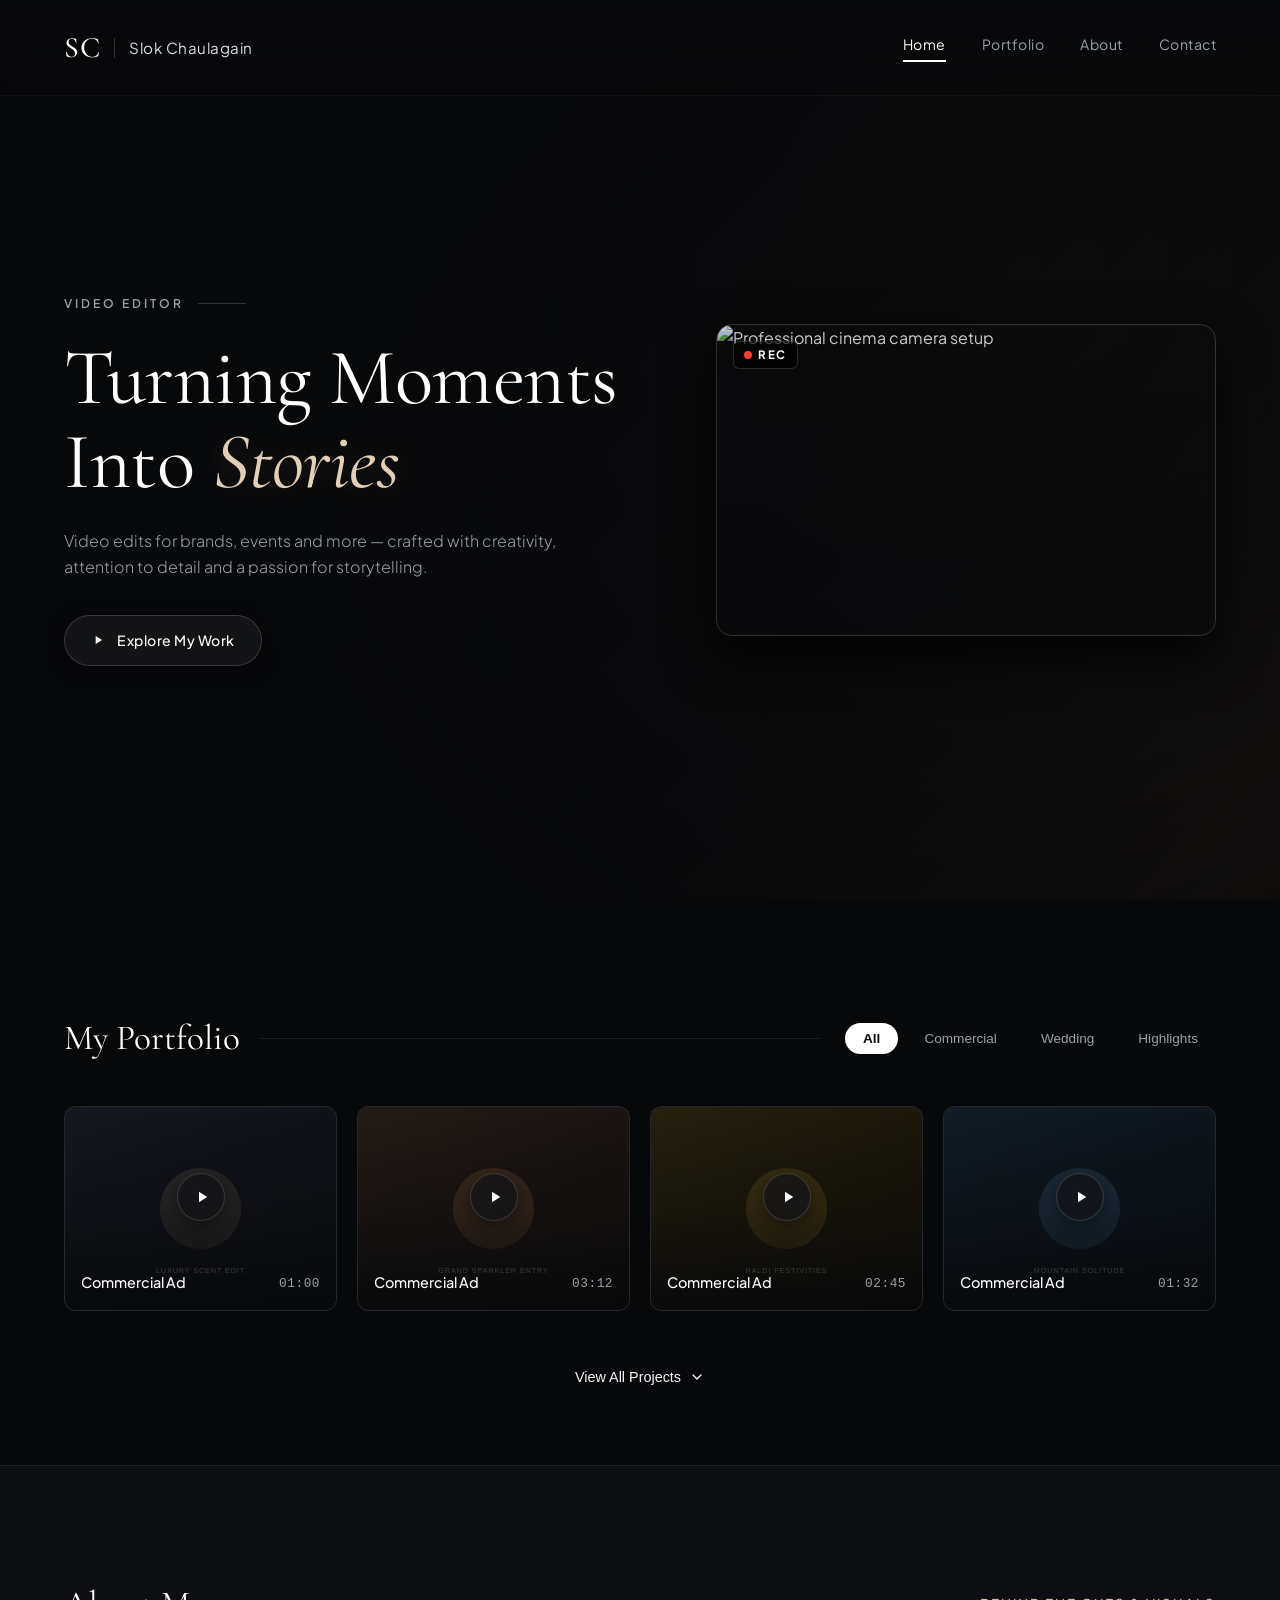
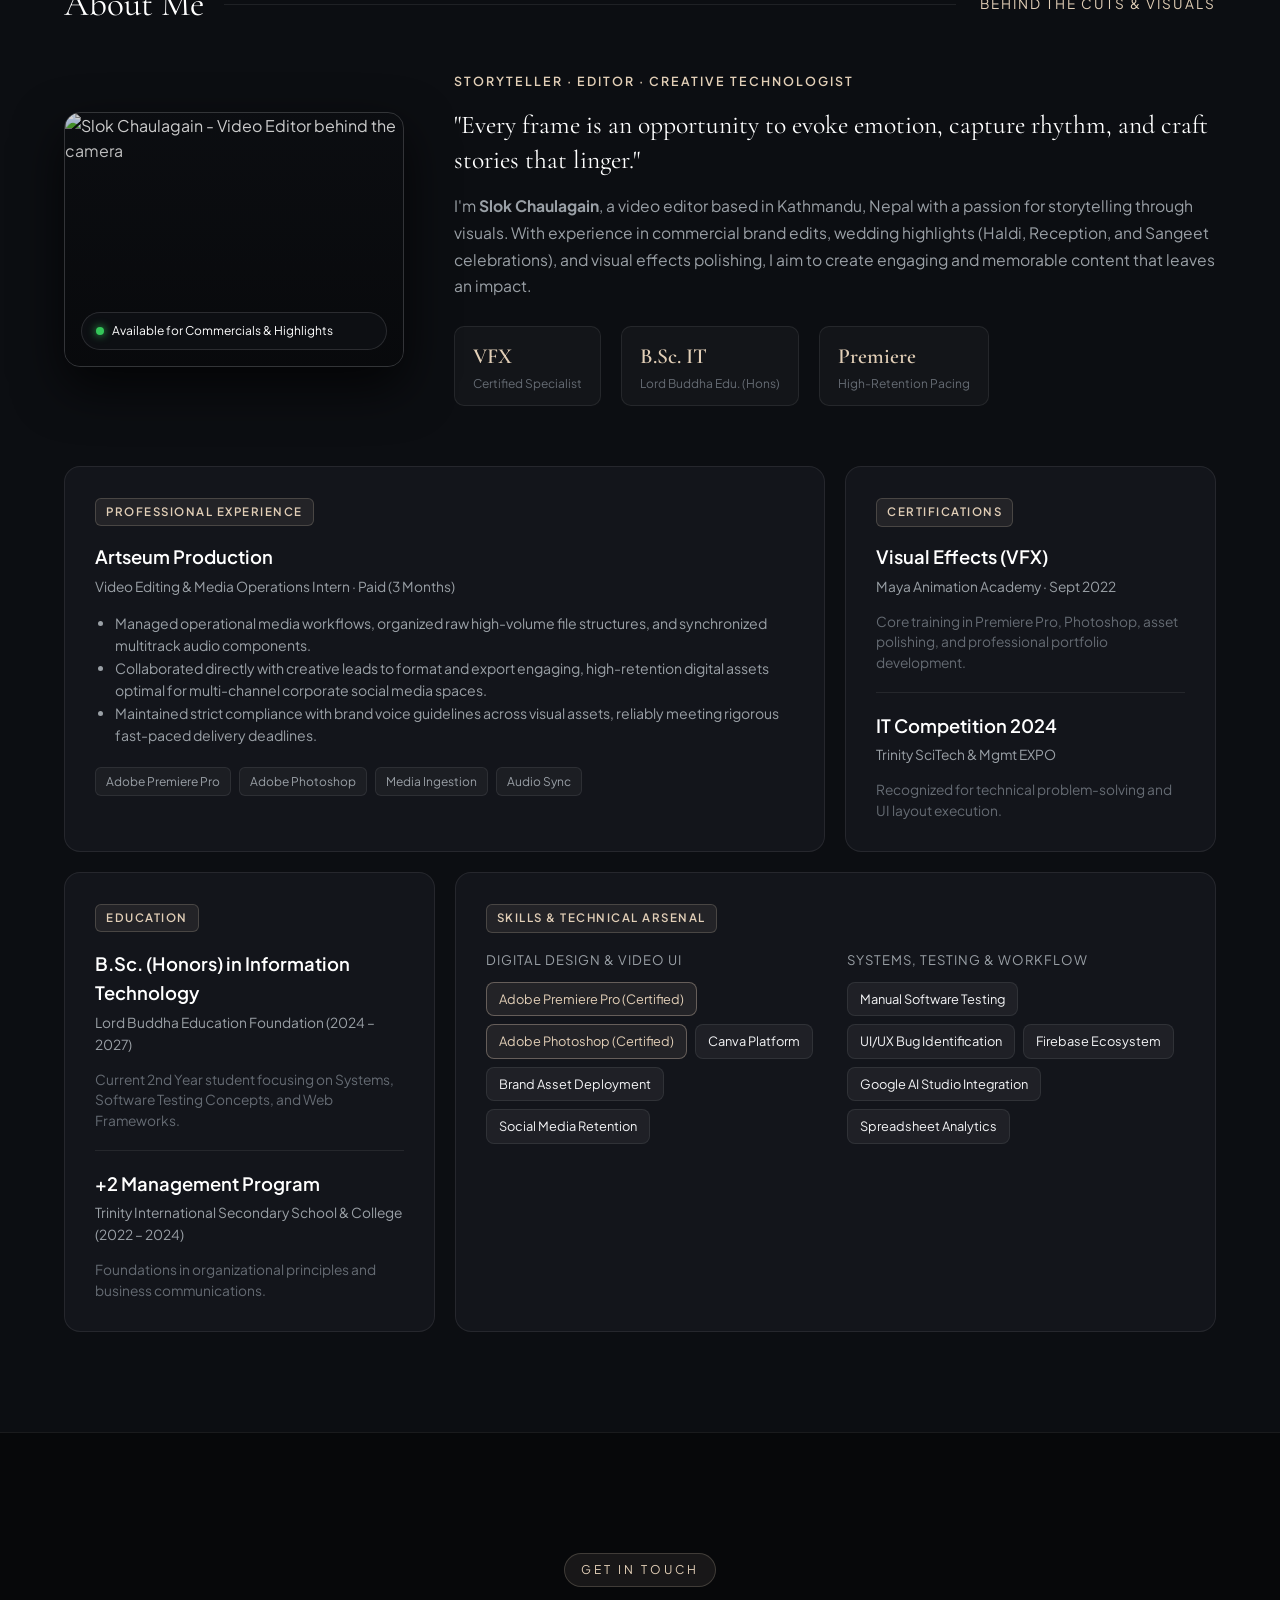
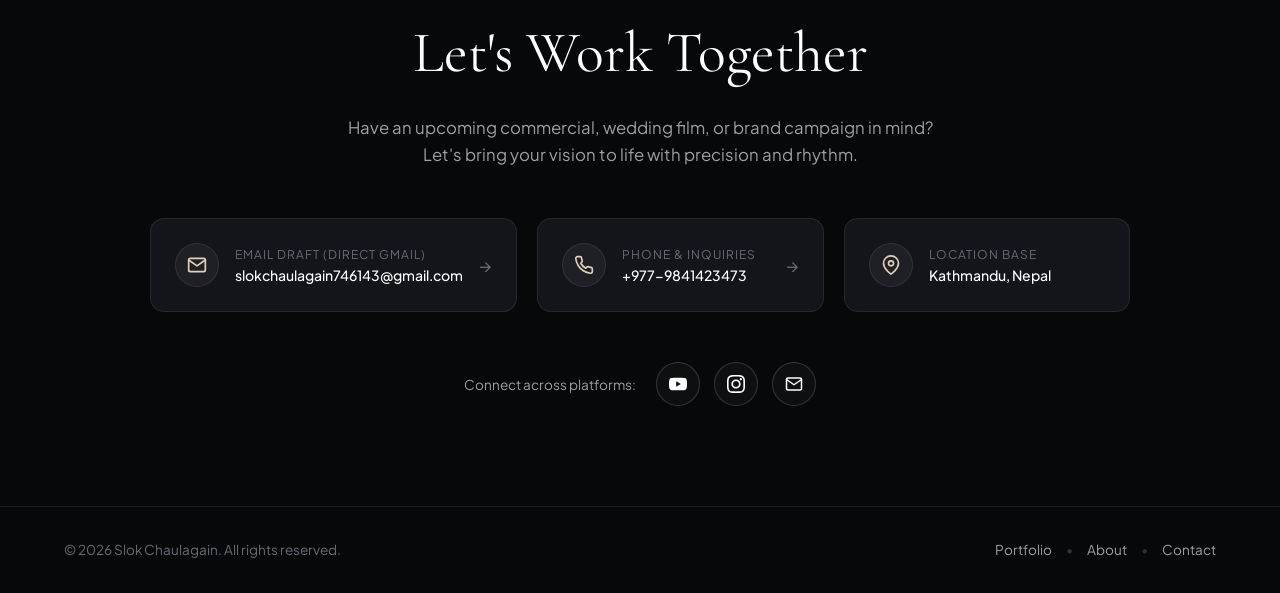
==== index.html @ 948c52ed "Add files via upload" ====
<!DOCTYPE html>
<html lang="en">
<head>
  <meta charset="UTF-8">
  <meta name="viewport" content="width=device-width, initial-scale=1.0">
  <title>Slok Chaulagain — Video Editor & Visual Storyteller</title>
  <meta name="description" content="Portfolio of Slok Chaulagain, a Video Editor specializing in commercial edits, wedding highlights, and cinematic visual storytelling based in Kathmandu, Nepal.">
  
  <!-- Google Fonts: Cormorant Garamond & Plus Jakarta Sans -->
  <link rel="preconnect" href="https://fonts.googleapis.com">
  <link rel="preconnect" href="https://fonts.gstatic.com" crossorigin>
  <link href="https://fonts.googleapis.com/css2?family=Cormorant+Garamond:ital,wght@0,400;0,500;0,600;1,400;1,600&family=Plus+Jakarta+Sans:wght@300;400;500;600;700&display=swap" rel="stylesheet">
  
  <link rel="stylesheet" href="styles.css">
</head>
<body>
  <!-- Header / Navigation -->
  <header class="site-header" id="header">
    <div class="header-container">
      <a href="#home" class="logo" aria-label="Slok Chaulagain Home">
        <span class="logo-monogram">SC</span>
        <span class="logo-divider"></span>
        <span class="logo-name">Slok Chaulagain</span>
      </a>

      <!-- Mobile Hamburger Toggle -->
      <button class="mobile-toggle" id="mobileToggle" aria-expanded="false" aria-controls="primaryNav" aria-label="Toggle navigation menu">
        <span></span>
        <span></span>
        <span></span>
      </button>

      <nav class="nav-links" id="primaryNav" aria-label="Main Navigation">
        <a href="#home" class="nav-link active">Home</a>
        <a href="#portfolio" class="nav-link">Portfolio</a>
        <a href="#about" class="nav-link">About</a>
        <a href="#contact" class="nav-link">Contact</a>
      </nav>
    </div>
  </header>

  <main>
    <!-- Hero Section -->
    <section class="hero-section" id="home">
      <div class="hero-bg-overlay" aria-hidden="true"></div>
      
      <div class="hero-container">
        <!-- Hero Text Content -->
        <div class="hero-content">
          <div class="hero-label-wrap">
            <span class="hero-label">VIDEO EDITOR</span>
            <span class="hero-label-line"></span>
          </div>
          <h1 class="hero-title">
            Turning Moments<br>
            Into <span class="italic-accent">Stories</span>
          </h1>
          <p class="hero-subtitle">
            Video edits for brands, events and more — crafted with creativity, 
            attention to detail and a passion for storytelling.
          </p>
          <div class="hero-cta-wrapper">
            <a href="#portfolio" class="btn-pill btn-hero" id="heroCta">
              <svg class="icon-play" viewBox="0 0 24 24" fill="currentColor" aria-hidden="true">
                <path d="M8 5v14l11-7z"/>
              </svg>
              <span>Explore My Work</span>
            </a>
          </div>
        </div>

        <!-- Hero Camera Setup Visual -->
        <div class="hero-visual" aria-hidden="true">
          <div class="hero-camera-card">
            <img 
              src="https://images.unsplash.com/photo-1516035069371-29a1b244cc32?auto=format&fit=crop&w=900&q=80" 
              alt="Professional cinema camera setup" 
              class="hero-cam-img"
            />
            <div class="hero-cam-overlay">
              <div class="rec-badge">
                <span class="rec-dot"></span> REC
              </div>
            </div>
          </div>
        </div>
      </div>
    </section>

    <!-- Portfolio Section -->
    <section class="portfolio-section" id="portfolio">
      <div class="container">
        <div class="section-header-row">
          <div class="title-with-rule">
            <h2 class="section-title">My Portfolio</h2>
            <div class="header-rule" aria-hidden="true"></div>
          </div>

          <!-- Filter Pills -->
          <div class="filter-group" role="tablist" aria-label="Filter portfolio projects">
            <button class="filter-pill active" role="tab" aria-selected="true" data-filter="all">All</button>
            <button class="filter-pill" role="tab" aria-selected="false" data-filter="commercial">Commercial</button>
            <button class="filter-pill" role="tab" aria-selected="false" data-filter="wedding">Wedding</button>
            <button class="filter-pill" role="tab" aria-selected="false" data-filter="highlights">Highlights</button>
          </div>
        </div>

        <!-- Video Cards Grid -->
        <div class="portfolio-grid" id="portfolioGrid" aria-live="polite">
          <!-- Populated dynamically via script.js -->
        </div>

        <!-- Toggle Grid Expansion Button -->
        <div class="view-all-wrapper">
          <button class="btn-view-toggle" id="viewToggleBtn" aria-expanded="false">
            <span class="btn-text">View All Projects</span>
            <svg class="arrow-icon" viewBox="0 0 24 24" fill="none" stroke="currentColor" stroke-width="2" stroke-linecap="round" stroke-linejoin="round" aria-hidden="true">
              <polyline points="6 9 12 15 18 9"></polyline>
            </svg>
          </button>
        </div>
      </div>
    </section>

    <!-- Full-Width Dedicated About & Resume Showcase Section -->
    <section class="about-section" id="about">
      <div class="container">
        <div class="section-header-row">
          <div class="title-with-rule">
            <h2 class="section-title">About Me</h2>
            <div class="header-rule" aria-hidden="true"></div>
          </div>
          <span class="section-tagline">Behind The Cuts & Visuals</span>
        </div>

        <!-- Main Narrative Showcase -->
        <div class="about-hero-grid">
          <div class="about-visual-frame" data-tilt-item>
            <img 
              src="https://images.unsplash.com/photo-1574717024653-61fd2cf4d44d?auto=format&fit=crop&w=800&q=80" 
              alt="Slok Chaulagain - Video Editor behind the camera" 
              class="about-img"
              loading="lazy"
            />
            <div class="about-img-overlay"></div>
            <div class="about-floating-pill">
              <span class="live-dot"></span>
              <span>Available for Commercials & Highlights</span>
            </div>
          </div>

          <div class="about-narrative">
            <div class="about-pretitle">STORYTELLER · EDITOR · CREATIVE TECHNOLOGIST</div>
            <h3 class="about-quote">
              "Every frame is an opportunity to evoke emotion, capture rhythm, and craft stories that linger."
            </h3>
            <p class="about-paragraph">
              I'm <strong>Slok Chaulagain</strong>, a video editor based in Kathmandu, Nepal with a passion for storytelling through visuals. With experience in commercial brand edits, wedding highlights (Haldi, Reception, and Sangeet celebrations), and visual effects polishing, I aim to create engaging and memorable content that leaves an impact.
            </p>
            <div class="about-quick-stats">
              <div class="stat-box">
                <span class="stat-number">VFX</span>
                <span class="stat-label">Certified Specialist</span>
              </div>
              <div class="stat-box">
                <span class="stat-number">B.Sc. IT</span>
                <span class="stat-label">Lord Buddha Edu. (Hons)</span>
              </div>
              <div class="stat-box">
                <span class="stat-number">Premiere</span>
                <span class="stat-label">High-Retention Pacing</span>
              </div>
            </div>
          </div>
        </div>

        <!-- Interactive Bento Resume Showcase (Full-Width from Left to Right) -->
        <div class="resume-bento-grid">
          <!-- Card 1: Experience -->
          <div class="bento-card bento-span-2" data-tilt-item>
            <div class="bento-badge">Professional Experience</div>
            <h4 class="bento-title">Artseum Production</h4>
            <div class="bento-subtitle">Video Editing & Media Operations Intern · Paid (3 Months)</div>
            <ul class="bento-list">
              <li>Managed operational media workflows, organized raw high-volume file structures, and synchronized multitrack audio components.</li>
              <li>Collaborated directly with creative leads to format and export engaging, high-retention digital assets optimal for multi-channel corporate social media spaces.</li>
              <li>Maintained strict compliance with brand voice guidelines across visual assets, reliably meeting rigorous fast-paced delivery deadlines.</li>
            </ul>
            <div class="bento-tags">
              <span>Adobe Premiere Pro</span>
              <span>Adobe Photoshop</span>
              <span>Media Ingestion</span>
              <span>Audio Sync</span>
            </div>
          </div>

          <!-- Card 2: Certifications & Competitions -->
          <div class="bento-card" data-tilt-item>
            <div class="bento-badge">Certifications</div>
            <div class="cert-item">
              <h4 class="bento-title">Visual Effects (VFX)</h4>
              <div class="bento-subtitle">Maya Animation Academy · Sept 2022</div>
              <p class="bento-desc">Core training in Premiere Pro, Photoshop, asset polishing, and professional portfolio development.</p>
            </div>
            <div class="cert-divider"></div>
            <div class="cert-item">
              <h4 class="bento-title">IT Competition 2024</h4>
              <div class="bento-subtitle">Trinity SciTech & Mgmt EXPO</div>
              <p class="bento-desc">Recognized for technical problem-solving and UI layout execution.</p>
            </div>
          </div>

          <!-- Card 3: Academic Foundations -->
          <div class="bento-card" data-tilt-item>
            <div class="bento-badge">Education</div>
            <div class="edu-item">
              <h4 class="bento-title">B.Sc. (Honors) in Information Technology</h4>
              <div class="bento-subtitle">Lord Buddha Education Foundation (2024 – 2027)</div>
              <p class="bento-desc">Current 2nd Year student focusing on Systems, Software Testing Concepts, and Web Frameworks.</p>
            </div>
            <div class="cert-divider"></div>
            <div class="edu-item">
              <h4 class="bento-title">+2 Management Program</h4>
              <div class="bento-subtitle">Trinity International Secondary School & College (2022 – 2024)</div>
              <p class="bento-desc">Foundations in organizational principles and business communications.</p>
            </div>
          </div>

          <!-- Card 4: Technical Skills & Creative Arsenal -->
          <div class="bento-card bento-span-2" data-tilt-item>
            <div class="bento-badge">Skills & Technical Arsenal</div>
            <div class="skills-category-grid">
              <div class="skill-category">
                <span class="category-name">Digital Design & Video UI</span>
                <div class="skill-chips">
                  <span class="chip chip-gold">Adobe Premiere Pro (Certified)</span>
                  <span class="chip chip-gold">Adobe Photoshop (Certified)</span>
                  <span class="chip">Canva Platform</span>
                  <span class="chip">Brand Asset Deployment</span>
                  <span class="chip">Social Media Retention</span>
                </div>
              </div>
              <div class="skill-category">
                <span class="category-name">Systems, Testing & Workflow</span>
                <div class="skill-chips">
                  <span class="chip">Manual Software Testing</span>
                  <span class="chip">UI/UX Bug Identification</span>
                  <span class="chip">Firebase Ecosystem</span>
                  <span class="chip">Google AI Studio Integration</span>
                  <span class="chip">Spreadsheet Analytics</span>
                </div>
              </div>
            </div>
          </div>
        </div>
      </div>
    </section>

    <!-- Dedicated Full-Width Contact Section -->
    <section class="contact-section" id="contact">
      <div class="container">
        <div class="contact-panel">
          <div class="contact-header-content">
            <span class="contact-pill-label">GET IN TOUCH</span>
            <h2 class="contact-big-title">Let's Work Together</h2>
            <p class="contact-lead-text">
              Have an upcoming commercial, wedding film, or brand campaign in mind? Let's bring your vision to life with precision and rhythm.
            </p>
          </div>

          <!-- Direct Action Cards Grid -->
          <div class="contact-actions-grid">
            <!-- Direct Gmail Draft Card -->
            <a href="https://mail.google.com/mail/?view=cm&fs=1&to=slokchaulagain746143@gmail.com" 
               target="_blank" 
               rel="noopener noreferrer" 
               class="contact-action-card" 
               data-tilt-item>
              <div class="action-icon-circle">
                <svg viewBox="0 0 24 24" fill="none" stroke="currentColor" stroke-width="2" stroke-linecap="round" stroke-linejoin="round">
                  <path d="M4 4h16c1.1 0 2 .9 2 2v12c0 1.1-.9 2-2 2H4c-1.1 0-2-.9-2-2V6c0-1.1.9-2 2-2z"></path>
                  <polyline points="22,6 12,13 2,6"></polyline>
                </svg>
              </div>
              <div class="action-info">
                <span class="action-label">Email Draft (Direct Gmail)</span>
                <span class="action-value">slokchaulagain746143@gmail.com</span>
              </div>
              <div class="action-arrow">→</div>
            </a>

            <!-- Direct Phone Card -->
            <a href="tel:+9779841423473" class="contact-action-card" data-tilt-item>
              <div class="action-icon-circle">
                <svg viewBox="0 0 24 24" fill="none" stroke="currentColor" stroke-width="2" stroke-linecap="round" stroke-linejoin="round">
                  <path d="M22 16.92v3a2 2 0 0 1-2.18 2 19.79 19.79 0 0 1-8.63-3.07 19.5 19.5 0 0 1-6-6 19.79 19.79 0 0 1-3.07-8.67A2 2 0 0 1 4.11 2h3a2 2 0 0 1 2 1.72 12.84 12.84 0 0 0 .7 2.81 2 2 0 0 1-.45 2.11L8.09 9.91a16 16 0 0 0 6 6l1.27-1.27a2 2 0 0 1 2.11-.45 12.84 12.84 0 0 0 2.81.7A2 2 0 0 1 22 16.92z"></path>
                </svg>
              </div>
              <div class="action-info">
                <span class="action-label">Phone & Inquiries</span>
                <span class="action-value">+977-9841423473</span>
              </div>
              <div class="action-arrow">→</div>
            </a>

            <!-- Location Card -->
            <div class="contact-action-card static-card" data-tilt-item>
              <div class="action-icon-circle">
                <svg viewBox="0 0 24 24" fill="none" stroke="currentColor" stroke-width="2" stroke-linecap="round" stroke-linejoin="round">
                  <path d="M21 10c0 7-9 13-9 13s-9-6-9-13a9 9 0 0 1 18 0z"></path>
                  <circle cx="12" cy="10" r="3"></circle>
                </svg>
              </div>
              <div class="action-info">
                <span class="action-label">Location Base</span>
                <span class="action-value">Kathmandu, Nepal</span>
              </div>
            </div>
          </div>

          <!-- Social Channels Row -->
          <div class="contact-social-bar">
            <span class="social-bar-label">Connect across platforms:</span>
            <div class="social-icon-row">
              <a href="https://www.youtube.com/@slok.chaulagain" 
                 target="_blank" 
                 rel="noopener noreferrer" 
                 class="social-circle-btn" 
                 aria-label="Slok Chaulagain on YouTube">
                <svg viewBox="0 0 24 24" fill="currentColor">
                  <path d="M23.498 6.186a3.016 3.016 0 0 0-2.122-2.136C19.505 3.545 12 3.545 12 3.545s-7.505 0-9.377.505A3.017 3.017 0 0 0 .502 6.186C0 8.07 0 12 0 12s0 3.93.502 5.814a3.016 3.016 0 0 0 2.122 2.136c1.871.505 9.376.505 9.376.505s7.505 0 9.377-.505a3.015 3.015 0 0 0 2.122-2.136C24 15.93 24 12 24 12s0-3.93-.502-5.814zM9.545 15.568V8.432L15.818 12l-6.273 3.568z"/>
                </svg>
              </a>

              <a href="https://www.instagram.com/slok.core/" 
                 target="_blank" 
                 rel="noopener noreferrer" 
                 class="social-circle-btn" 
                 aria-label="Slok Chaulagain on Instagram">
                <svg viewBox="0 0 24 24" fill="currentColor">
                  <path d="M12 2.163c3.204 0 3.584.012 4.85.07 3.252.148 4.771 1.691 4.919 4.919.058 1.265.069 1.645.069 4.849 0 3.205-.012 3.584-.069 4.849-.149 3.225-1.664 4.771-4.919 4.919-1.266.058-1.644.07-4.85.07-3.204 0-3.584-.012-4.849-.07-3.26-.149-4.771-1.699-4.919-4.92-.058-1.265-.07-1.644-.07-4.849 0-3.204.013-3.583.07-4.849.149-3.227 1.664-4.771 4.919-4.919 1.266-.057 1.645-.069 4.849-.069zm0-2.163c-3.259 0-3.667.014-4.947.072-4.358.2-6.78 2.618-6.98 6.98-.059 1.281-.073 1.689-.073 4.948 0 3.259.014 3.668.072 4.948.2 4.358 2.618 6.78 6.98 6.98 1.281.058 1.689.072 4.948.072 3.259 0 3.668-.014 4.948-.072 4.354-.2 6.782-2.618 6.979-6.98.059-1.28.073-1.689.073-4.948 0-3.259-.014-3.667-.072-4.947-.196-4.354-2.617-6.78-6.979-6.98-1.281-.059-1.69-.073-4.949-.073zm0 5.838c-3.403 0-6.162 2.759-6.162 6.162s2.759 6.163 6.162 6.163 6.162-2.759 6.162-6.163c0-3.403-2.759-6.162-6.162-6.162zm0 10.162c-2.209 0-4-1.79-4-4 0-2.209 1.791-4 4-4s4 1.791 4 4c0 2.21-1.791 4-4 4zm6.406-11.845c-.796 0-1.441.645-1.441 1.44s.645 1.44 1.441 1.44c.795 0 1.439-.645 1.439-1.44s-.644-1.44-1.439-1.44z"/>
                </svg>
              </a>

              <a href="https://mail.google.com/mail/?view=cm&fs=1&to=slokchaulagain746143@gmail.com" 
                 target="_blank" 
                 rel="noopener noreferrer" 
                 class="social-circle-btn" 
                 aria-label="Directly compose email to Slok Chaulagain via Gmail">
                <svg viewBox="0 0 24 24" fill="none" stroke="currentColor" stroke-width="2" stroke-linecap="round" stroke-linejoin="round">
                  <path d="M4 4h16c1.1 0 2 .9 2 2v12c0 1.1-.9 2-2 2H4c-1.1 0-2-.9-2-2V6c0-1.1.9-2 2-2z"></path>
                  <polyline points="22,6 12,13 2,6"></polyline>
                </svg>
              </a>
            </div>
          </div>
        </div>
      </div>
    </section>
  </main>

  <!-- Footer -->
  <footer class="site-footer">
    <div class="container footer-content">
      <div class="footer-left">
        <p>&copy; <span id="currentYear"></span> Slok Chaulagain. All rights reserved.</p>
      </div>
      <div class="footer-right">
        <a href="#portfolio" class="footer-link">Portfolio</a>
        <span class="dot-separator">&bull;</span>
        <a href="#about" class="footer-link">About</a>
        <span class="dot-separator">&bull;</span>
        <a href="#contact" class="footer-link">Contact</a>
      </div>
    </div>
  </footer>

  <!-- Accessible Video Modal Player -->
  <div class="modal-backdrop" id="videoModal" role="dialog" aria-modal="true" aria-labelledby="modalTitle" hidden>
    <div class="modal-dialog">
      <button class="modal-close-btn" id="modalCloseBtn" aria-label="Close video player">
        <svg viewBox="0 0 24 24" width="24" height="24" stroke="currentColor" stroke-width="2" fill="none">
          <line x1="18" y1="6" x2="6" y2="18"></line>
          <line x1="6" y1="6" x2="18" y2="18"></line>
        </svg>
      </button>
      <div class="modal-player-container" id="modalPlayerContent"></div>
      <div class="modal-footer-info">
        <h3 id="modalTitle" class="modal-title">Project Video</h3>
        <span id="modalMeta" class="modal-meta">Category · Duration</span>
      </div>
    </div>
  </div>

  <script src="script.js"></script>
</body>
</html>
---- styles.css ----
/* ==========================================================================
   Design System & Cinematic 3D Palette
   ========================================================================== */
:root {
  --bg-primary: #07080a;
  --bg-secondary: #0c0e12;
  --bg-card: #13151b;
  --bg-card-hover: #191c24;
  --surface-border: rgba(255, 255, 255, 0.08);
  --surface-border-light: rgba(255, 255, 255, 0.16);
  
  --text-primary: #f5f5f7;
  --text-secondary: #9aa0a6;
  --text-muted: #656b73;
  --accent-gold: #e2cfb7;
  --accent-glow: rgba(226, 207, 183, 0.18);
  --play-pill-bg: rgba(18, 19, 23, 0.75);

  --font-serif: 'Cormorant Garamond', Georgia, serif;
  --font-sans: 'Plus Jakarta Sans', -apple-system, BlinkMacSystemFont, "Segoe UI", Roboto, sans-serif;

  --ease-cinematic: cubic-bezier(0.16, 1, 0.3, 1);
  --transition-fast: 0.25s var(--ease-cinematic);
  --transition-smooth: 0.45s var(--ease-cinematic);
}

/* CSS Reset & Base */
*, *::before, *::after {
  box-sizing: border-box;
  margin: 0;
  padding: 0;
}

[hidden] {
  display: none !important;
}

html {
  scroll-behavior: smooth;
  color-scheme: dark;
}

body {
  background-color: var(--bg-primary);
  color: var(--text-primary);
  font-family: var(--font-sans);
  line-height: 1.6;
  overflow-x: hidden;
  -webkit-font-smoothing: antialiased;
}

a:focus-visible,
button:focus-visible {
  outline: 2px solid var(--accent-gold);
  outline-offset: 4px;
}

.container {
  width: 90%;
  max-width: 1240px;
  margin: 0 auto;
}

/* ==========================================================================
   Header & Navigation
   ========================================================================== */
.site-header {
  position: fixed;
  top: 0;
  left: 0;
  width: 100%;
  z-index: 100;
  padding: 24px 0;
  background: linear-gradient(180deg, rgba(7, 8, 10, 0.9) 0%, rgba(7, 8, 10, 0.5) 75%, transparent 100%);
  backdrop-filter: blur(14px);
  -webkit-backdrop-filter: blur(14px);
  border-bottom: 1px solid rgba(255, 255, 255, 0.04);
  transition: padding var(--transition-fast), background-color var(--transition-fast);
}

.site-header.scrolled {
  padding: 16px 0;
  background-color: rgba(7, 8, 10, 0.96);
  border-bottom-color: var(--surface-border);
}

.header-container {
  width: 90%;
  max-width: 1240px;
  margin: 0 auto;
  display: flex;
  justify-content: space-between;
  align-items: center;
}

.logo {
  display: flex;
  align-items: center;
  gap: 14px;
  text-decoration: none;
  color: var(--text-primary);
}

.logo-monogram {
  font-family: var(--font-serif);
  font-size: 1.85rem;
  letter-spacing: 0.5px;
  font-weight: 500;
  color: #ffffff;
}

.logo-divider {
  width: 1px;
  height: 20px;
  background: var(--surface-border-light);
}

.logo-name {
  font-size: 0.95rem;
  font-weight: 400;
  letter-spacing: 0.5px;
  color: #dadce0;
}

.nav-links {
  display: flex;
  gap: 36px;
  align-items: center;
}

.nav-link {
  color: var(--text-secondary);
  text-decoration: none;
  font-size: 0.88rem;
  font-weight: 400;
  letter-spacing: 0.5px;
  position: relative;
  padding-bottom: 6px;
  transition: color var(--transition-fast);
}

.nav-link:hover {
  color: #ffffff;
}

.nav-link::after {
  content: '';
  position: absolute;
  left: 0;
  bottom: 0;
  width: 100%;
  height: 2px;
  background-color: #ffffff;
  transform: scaleX(0);
  transform-origin: center;
  transition: transform 0.28s cubic-bezier(0.2, 0.8, 0.2, 1);
}

.nav-link.active {
  color: #ffffff;
}

.nav-link.active::after {
  transform: scaleX(1);
}

.mobile-toggle {
  display: none;
  background: none;
  border: none;
  cursor: pointer;
  padding: 8px;
  flex-direction: column;
  gap: 5px;
}

.mobile-toggle span {
  display: block;
  width: 22px;
  height: 2px;
  background: #ffffff;
  transition: transform var(--transition-fast), opacity var(--transition-fast);
}

/* ==========================================================================
   Hero Section
   ========================================================================== */
.hero-section {
  position: relative;
  min-height: 100vh;
  display: flex;
  align-items: center;
  padding: 130px 0 70px;
  background: radial-gradient(circle at 80% 30%, rgba(45, 34, 25, 0.5) 0%, rgba(7, 8, 10, 0.95) 70%);
  overflow: hidden;
}

.hero-bg-overlay {
  position: absolute;
  inset: 0;
  background: linear-gradient(135deg, rgba(7, 8, 10, 0.98) 30%, rgba(7, 8, 10, 0.7) 70%, rgba(20, 16, 12, 0.4) 100%);
  pointer-events: none;
}

.hero-container {
  width: 90%;
  max-width: 1240px;
  margin: 0 auto;
  display: flex;
  align-items: center;
  justify-content: space-between;
  gap: 50px;
  position: relative;
  z-index: 2;
}

.hero-content {
  max-width: 600px;
}

.hero-label-wrap {
  display: flex;
  align-items: center;
  gap: 14px;
  margin-bottom: 24px;
}

.hero-label {
  font-size: 0.75rem;
  letter-spacing: 3px;
  text-transform: uppercase;
  color: var(--text-secondary);
  font-weight: 600;
}

.hero-label-line {
  display: inline-block;
  width: 48px;
  height: 1px;
  background: var(--surface-border-light);
}

.hero-title {
  font-family: var(--font-serif);
  font-size: clamp(3rem, 6.2vw, 5.2rem);
  line-height: 1.05;
  font-weight: 400;
  color: #ffffff;
  letter-spacing: -0.5px;
  margin-bottom: 24px;
}

.italic-accent {
  font-style: italic;
  font-weight: 400;
  color: var(--accent-gold);
  text-shadow: 0 0 25px var(--accent-glow);
}

.hero-subtitle {
  color: var(--text-secondary);
  font-size: clamp(1rem, 1.25vw, 1.15rem);
  font-weight: 300;
  line-height: 1.6;
  max-width: 500px;
  margin-bottom: 36px;
}

.btn-pill {
  display: inline-flex;
  align-items: center;
  gap: 12px;
  padding: 13px 26px;
  border-radius: 999px;
  text-decoration: none;
  font-size: 0.88rem;
  font-weight: 500;
  letter-spacing: 0.5px;
  cursor: pointer;
  transition: all var(--transition-fast);
}

.btn-hero {
  background: rgba(255, 255, 255, 0.05);
  color: #ffffff;
  border: 1px solid var(--surface-border-light);
  box-shadow: 0 4px 20px rgba(0, 0, 0, 0.5);
  backdrop-filter: blur(10px);
}

.btn-hero:hover {
  background: rgba(255, 255, 255, 0.12);
  border-color: rgba(255, 255, 255, 0.35);
  transform: translateY(-2px);
  box-shadow: 0 8px 30px rgba(0, 0, 0, 0.7);
}

.icon-play {
  width: 14px;
  height: 14px;
}

.hero-visual {
  flex: 1;
  max-width: 500px;
  display: flex;
  justify-content: flex-end;
}

.hero-camera-card {
  position: relative;
  width: 100%;
  aspect-ratio: 16 / 10;
  border-radius: 16px;
  overflow: hidden;
  border: 1px solid var(--surface-border-light);
  box-shadow: 0 20px 50px rgba(0, 0, 0, 0.85);
}

.hero-cam-img {
  width: 100%;
  height: 100%;
  object-fit: cover;
  filter: contrast(1.1) brightness(0.9);
}

.hero-cam-overlay {
  position: absolute;
  inset: 0;
  background: linear-gradient(180deg, rgba(7, 8, 10, 0.1) 0%, rgba(7, 8, 10, 0.55) 100%);
  padding: 16px;
  display: flex;
  justify-content: flex-start;
  align-items: flex-start;
}

.rec-badge {
  display: inline-flex;
  align-items: center;
  gap: 6px;
  background: rgba(0, 0, 0, 0.65);
  padding: 4px 10px;
  border-radius: 6px;
  font-size: 0.72rem;
  font-weight: 700;
  letter-spacing: 1.5px;
  color: #ffffff;
  border: 1px solid rgba(255, 255, 255, 0.15);
}

.rec-dot {
  width: 8px;
  height: 8px;
  border-radius: 50%;
  background-color: #ff3b30;
  animation: recBlink 1.4s infinite;
}

@keyframes recBlink {
  0%, 100% { opacity: 1; }
  50% { opacity: 0.2; }
}

/* ==========================================================================
   Portfolio Section
   ========================================================================== */
.portfolio-section {
  padding: 110px 0 70px;
  background-color: var(--bg-primary);
  position: relative;
  scroll-margin-top: 80px;
}

.section-header-row {
  display: flex;
  justify-content: space-between;
  align-items: center;
  margin-bottom: 40px;
  gap: 24px;
}

.title-with-rule {
  display: flex;
  align-items: center;
  gap: 20px;
  flex: 1;
}

.section-title {
  font-family: var(--font-serif);
  font-size: 2.2rem;
  font-weight: 400;
  color: #ffffff;
  white-space: nowrap;
}

.header-rule {
  flex-grow: 1;
  height: 1px;
  background: var(--surface-border);
}

.filter-group {
  display: flex;
  gap: 8px;
  flex-wrap: wrap;
}

.filter-pill {
  background: transparent;
  color: var(--text-secondary);
  border: none;
  padding: 8px 18px;
  border-radius: 999px;
  font-size: 0.85rem;
  font-weight: 500;
  cursor: pointer;
  transition: all var(--transition-fast);
}

.filter-pill:hover {
  color: #ffffff;
}

.filter-pill.active {
  background: #ffffff;
  color: #0c0d10;
  font-weight: 600;
}

.portfolio-grid {
  display: grid;
  grid-template-columns: repeat(4, 1fr);
  gap: 20px;
  perspective: 1200px;
}

.video-card {
  position: relative;
  aspect-ratio: 4 / 3;
  border-radius: 12px;
  overflow: hidden;
  background-color: var(--bg-card);
  border: 1px solid var(--surface-border);
  cursor: pointer;
  transform-style: preserve-3d;
  transition: transform var(--transition-smooth), border-color var(--transition-fast), box-shadow var(--transition-smooth);
}

.video-card:hover {
  border-color: rgba(255, 255, 255, 0.25);
  box-shadow: 0 16px 40px -10px rgba(0, 0, 0, 0.8), 0 0 20px var(--accent-glow);
}

.card-media {
  position: absolute;
  inset: 0;
  width: 100%;
  height: 100%;
  object-fit: cover;
  transition: transform 0.6s var(--ease-cinematic);
}

.video-card:hover .card-media {
  transform: scale(1.05);
}

.card-overlay {
  position: absolute;
  inset: 0;
  background: linear-gradient(180deg, rgba(7, 8, 10, 0.05) 0%, rgba(7, 8, 10, 0.3) 50%, rgba(7, 8, 10, 0.92) 100%);
  display: flex;
  flex-direction: column;
  justify-content: space-between;
  padding: 16px;
  z-index: 2;
}

.center-play-wrapper {
  flex-grow: 1;
  display: flex;
  align-items: center;
  justify-content: center;
}

.play-circle {
  width: 48px;
  height: 48px;
  border-radius: 50%;
  background: var(--play-pill-bg);
  backdrop-filter: blur(8px);
  border: 1px solid rgba(255, 255, 255, 0.15);
  display: flex;
  align-items: center;
  justify-content: center;
  color: #ffffff;
  transition: all var(--transition-fast);
  box-shadow: 0 4px 15px rgba(0, 0, 0, 0.4);
}

.play-circle svg {
  width: 18px;
  height: 18px;
  margin-left: 2px;
}

.video-card:hover .play-circle {
  background: #ffffff;
  color: #07080a;
  transform: scale(1.12);
  box-shadow: 0 8px 25px rgba(255, 255, 255, 0.25);
}

.card-bottom-info {
  display: flex;
  justify-content: space-between;
  align-items: flex-end;
  gap: 12px;
}

.card-title {
  font-size: 0.9rem;
  font-weight: 500;
  color: #ffffff;
  white-space: nowrap;
  overflow: hidden;
  text-overflow: ellipsis;
}

.card-duration {
  font-size: 0.8rem;
  color: var(--text-secondary);
  font-family: monospace;
  letter-spacing: 0.5px;
}

.view-all-wrapper {
  margin-top: 48px;
  text-align: center;
}

.btn-view-toggle {
  background: transparent;
  border: none;
  color: var(--text-primary);
  font-size: 0.9rem;
  display: inline-flex;
  align-items: center;
  gap: 8px;
  cursor: pointer;
  padding: 10px 20px;
  border-radius: 999px;
  transition: all var(--transition-fast);
}

.btn-view-toggle:hover {
  color: var(--accent-gold);
}

.btn-view-toggle .arrow-icon {
  width: 16px;
  height: 16px;
  transition: transform var(--transition-fast);
}

.btn-view-toggle.expanded .arrow-icon {
  transform: rotate(180deg);
}

/* ==========================================================================
   Full-Width Dedicated About & Bento Resume Section
   ========================================================================== */
.about-section {
  padding: 110px 0 100px;
  background-color: var(--bg-secondary);
  border-top: 1px solid var(--surface-border);
  scroll-margin-top: 80px;
  position: relative;
}

.section-tagline {
  font-size: 0.85rem;
  text-transform: uppercase;
  letter-spacing: 2px;
  color: var(--accent-gold);
  white-space: nowrap;
}

.about-hero-grid {
  display: grid;
  grid-template-columns: 340px 1fr;
  gap: 50px;
  align-items: center;
  margin-bottom: 60px;
}

.about-visual-frame {
  position: relative;
  aspect-ratio: 4 / 3;
  border-radius: 16px;
  overflow: hidden;
  border: 1px solid var(--surface-border-light);
  box-shadow: 0 20px 50px rgba(0, 0, 0, 0.7);
  transform-style: preserve-3d;
}

.about-img {
  width: 100%;
  height: 100%;
  object-fit: cover;
  filter: contrast(1.1) brightness(0.92);
  transition: transform 0.6s var(--ease-cinematic);
}

.about-visual-frame:hover .about-img {
  transform: scale(1.05);
}

.about-img-overlay {
  position: absolute;
  inset: 0;
  background: linear-gradient(180deg, rgba(7, 8, 10, 0.1) 0%, rgba(7, 8, 10, 0.75) 100%);
  pointer-events: none;
}

.about-floating-pill {
  position: absolute;
  bottom: 16px;
  left: 16px;
  right: 16px;
  background: rgba(15, 17, 22, 0.85);
  backdrop-filter: blur(8px);
  border: 1px solid rgba(255, 255, 255, 0.12);
  padding: 8px 14px;
  border-radius: 999px;
  display: flex;
  align-items: center;
  gap: 8px;
  font-size: 0.75rem;
  color: #ffffff;
}

.live-dot {
  width: 8px;
  height: 8px;
  border-radius: 50%;
  background-color: #34c759;
  box-shadow: 0 0 8px #34c759;
}

.about-narrative {
  display: flex;
  flex-direction: column;
  gap: 16px;
}

.about-pretitle {
  font-size: 0.78rem;
  letter-spacing: 2px;
  color: var(--accent-gold);
  font-weight: 600;
}

.about-quote {
  font-family: var(--font-serif);
  font-size: clamp(1.4rem, 2vw, 1.85rem);
  font-weight: 400;
  color: #ffffff;
  line-height: 1.35;
}

.about-paragraph {
  color: var(--text-secondary);
  font-size: 0.98rem;
  line-height: 1.7;
}

.about-quick-stats {
  display: flex;
  gap: 20px;
  margin-top: 10px;
}

.stat-box {
  background: rgba(255, 255, 255, 0.03);
  border: 1px solid var(--surface-border);
  padding: 12px 18px;
  border-radius: 10px;
  display: flex;
  flex-direction: column;
}

.stat-number {
  font-family: var(--font-serif);
  font-size: 1.35rem;
  color: var(--accent-gold);
  font-weight: 600;
}

.stat-label {
  font-size: 0.75rem;
  color: var(--text-muted);
}

/* Bento Resume Grid */
.resume-bento-grid {
  display: grid;
  grid-template-columns: repeat(3, 1fr);
  gap: 20px;
  perspective: 1200px;
}

.bento-span-2 {
  grid-column: span 2;
}

.bento-card {
  background: var(--bg-card);
  border: 1px solid var(--surface-border);
  border-radius: 16px;
  padding: 30px;
  position: relative;
  transform-style: preserve-3d;
  transition: transform var(--transition-smooth), border-color var(--transition-fast), box-shadow var(--transition-smooth);
}

.bento-card:hover {
  border-color: rgba(255, 255, 255, 0.25);
  box-shadow: 0 16px 40px rgba(0, 0, 0, 0.8), 0 0 20px var(--accent-glow);
}

.bento-badge {
  display: inline-block;
  font-size: 0.72rem;
  text-transform: uppercase;
  letter-spacing: 1.5px;
  color: var(--accent-gold);
  background: rgba(226, 207, 183, 0.08);
  border: 1px solid rgba(226, 207, 183, 0.2);
  padding: 4px 10px;
  border-radius: 6px;
  margin-bottom: 16px;
  font-weight: 600;
}

.bento-title {
  font-size: 1.15rem;
  color: #ffffff;
  font-weight: 600;
  margin-bottom: 4px;
}

.bento-subtitle {
  font-size: 0.86rem;
  color: var(--text-secondary);
  margin-bottom: 14px;
}

.bento-desc {
  font-size: 0.86rem;
  color: var(--text-muted);
  line-height: 1.5;
}

.bento-list {
  list-style: disc;
  padding-left: 20px;
  color: var(--text-secondary);
  font-size: 0.88rem;
  line-height: 1.6;
  margin-bottom: 20px;
}

.bento-tags {
  display: flex;
  flex-wrap: wrap;
  gap: 8px;
}

.bento-tags span {
  font-size: 0.75rem;
  background: rgba(255, 255, 255, 0.04);
  border: 1px solid var(--surface-border);
  padding: 4px 10px;
  border-radius: 6px;
  color: var(--text-secondary);
}

.cert-divider {
  height: 1px;
  background: var(--surface-border);
  margin: 18px 0;
}

.skills-category-grid {
  display: grid;
  grid-template-columns: 1fr 1fr;
  gap: 24px;
}

.category-name {
  display: block;
  font-size: 0.82rem;
  color: var(--text-secondary);
  text-transform: uppercase;
  letter-spacing: 1px;
  margin-bottom: 12px;
}

.skill-chips {
  display: flex;
  flex-wrap: wrap;
  gap: 8px;
}

.chip {
  font-size: 0.8rem;
  padding: 6px 12px;
  background: rgba(255, 255, 255, 0.05);
  border: 1px solid var(--surface-border);
  border-radius: 8px;
  color: var(--text-primary);
}

.chip-gold {
  border-color: rgba(226, 207, 183, 0.35);
  background: rgba(226, 207, 183, 0.08);
  color: var(--accent-gold);
}

/* ==========================================================================
   Dedicated Full-Width Contact Section
   ========================================================================== */
.contact-section {
  padding: 120px 0 100px;
  background-color: var(--bg-primary);
  border-top: 1px solid var(--surface-border);
  scroll-margin-top: 80px;
  position: relative;
}

.contact-panel {
  max-width: 980px;
  margin: 0 auto;
  text-align: center;
}

.contact-pill-label {
  display: inline-block;
  font-size: 0.75rem;
  letter-spacing: 3px;
  text-transform: uppercase;
  color: var(--accent-gold);
  background: rgba(226, 207, 183, 0.08);
  border: 1px solid rgba(226, 207, 183, 0.2);
  padding: 6px 16px;
  border-radius: 999px;
  margin-bottom: 20px;
}

.contact-big-title {
  font-family: var(--font-serif);
  font-size: clamp(2.4rem, 4.5vw, 3.8rem);
  color: #ffffff;
  font-weight: 400;
  margin-bottom: 16px;
}

.contact-lead-text {
  color: var(--text-secondary);
  font-size: 1.05rem;
  max-width: 600px;
  margin: 0 auto 50px;
  line-height: 1.6;
}

/* Action Cards */
.contact-actions-grid {
  display: grid;
  grid-template-columns: repeat(3, 1fr);
  gap: 20px;
  margin-bottom: 50px;
  text-align: left;
}

.contact-action-card {
  background: var(--bg-card);
  border: 1px solid var(--surface-border);
  border-radius: 14px;
  padding: 24px;
  display: flex;
  align-items: center;
  gap: 16px;
  text-decoration: none;
  color: inherit;
  transition: all var(--transition-fast);
  position: relative;
}

.contact-action-card:hover {
  border-color: rgba(255, 255, 255, 0.3);
  background: var(--bg-card-hover);
  transform: translateY(-3px);
  box-shadow: 0 12px 30px rgba(0, 0, 0, 0.6);
}

.static-card:hover {
  transform: none;
}

.action-icon-circle {
  width: 44px;
  height: 44px;
  border-radius: 50%;
  background: rgba(255, 255, 255, 0.05);
  border: 1px solid var(--surface-border);
  display: flex;
  align-items: center;
  justify-content: center;
  color: var(--accent-gold);
  flex-shrink: 0;
}

.action-icon-circle svg {
  width: 20px;
  height: 20px;
}

.action-info {
  display: flex;
  flex-direction: column;
  overflow: hidden;
}

.action-label {
  font-size: 0.75rem;
  text-transform: uppercase;
  letter-spacing: 1px;
  color: var(--text-muted);
}

.action-value {
  font-size: 0.88rem;
  color: #ffffff;
  font-weight: 500;
  white-space: nowrap;
  overflow: hidden;
  text-overflow: ellipsis;
}

.action-arrow {
  margin-left: auto;
  color: var(--text-muted);
  font-size: 1.1rem;
  transition: transform var(--transition-fast);
}

.contact-action-card:hover .action-arrow {
  transform: translateX(4px);
  color: #ffffff;
}

/* Social channels */
.contact-social-bar {
  display: flex;
  align-items: center;
  justify-content: center;
  gap: 20px;
}

.social-bar-label {
  font-size: 0.85rem;
  color: var(--text-secondary);
}

.social-icon-row {
  display: flex;
  gap: 14px;
}

.social-circle-btn {
  width: 44px;
  height: 44px;
  border-radius: 50%;
  border: 1px solid var(--surface-border-light);
  display: flex;
  align-items: center;
  justify-content: center;
  color: #ffffff;
  text-decoration: none;
  background: rgba(255, 255, 255, 0.03);
  transition: all var(--transition-fast);
}

.social-circle-btn svg {
  width: 18px;
  height: 18px;
}

.social-circle-btn:hover {
  border-color: #ffffff;
  background: #ffffff;
  color: var(--bg-primary);
  transform: translateY(-3px);
  box-shadow: 0 8px 20px rgba(0, 0, 0, 0.5);
}

/* ==========================================================================
   Footer
   ========================================================================== */
.site-footer {
  border-top: 1px solid var(--surface-border);
  padding: 32px 0;
  background-color: var(--bg-primary);
  font-size: 0.85rem;
  color: var(--text-muted);
}

.footer-content {
  display: flex;
  justify-content: space-between;
  align-items: center;
}

.footer-right {
  display: flex;
  gap: 14px;
  align-items: center;
}

.footer-link {
  color: var(--text-secondary);
  text-decoration: none;
  transition: color var(--transition-fast);
}

.footer-link:hover {
  color: #ffffff;
}

.dot-separator {
  color: var(--surface-border-light);
}

/* ==========================================================================
   Video Modal Player
   ========================================================================== */
.modal-backdrop {
  position: fixed;
  inset: 0;
  background: rgba(0, 0, 0, 0.88);
  backdrop-filter: blur(16px);
  -webkit-backdrop-filter: blur(16px);
  z-index: 1000;
  display: none;
  align-items: center;
  justify-content: center;
  padding: 20px;
}

.modal-backdrop.is-active {
  display: flex !important;
}

.modal-dialog {
  position: relative;
  width: 100%;
  max-width: 880px;
  background: var(--bg-card);
  border: 1px solid var(--surface-border-light);
  border-radius: 14px;
  overflow: hidden;
  box-shadow: 0 25px 60px rgba(0, 0, 0, 0.9);
  animation: modalPop 0.3s var(--ease-cinematic);
}

@keyframes modalPop {
  from { opacity: 0; transform: scale(0.95); }
  to { opacity: 1; transform: scale(1); }
}

.modal-close-btn {
  position: absolute;
  top: 14px;
  right: 14px;
  z-index: 10;
  background: rgba(0, 0, 0, 0.6);
  border: 1px solid var(--surface-border);
  color: #ffffff;
  width: 36px;
  height: 36px;
  border-radius: 50%;
  display: flex;
  align-items: center;
  justify-content: center;
  cursor: pointer;
  transition: all var(--transition-fast);
}

.modal-close-btn:hover {
  background: #ffffff;
  color: #000000;
}

.modal-player-container {
  width: 100%;
  aspect-ratio: 16 / 9;
  background: #000000;
  display: flex;
  align-items: center;
  justify-content: center;
}

.modal-player-container iframe {
  width: 100%;
  height: 100%;
  border: none;
}

.placeholder-notice {
  text-align: center;
  padding: 40px;
}

.placeholder-notice svg {
  width: 48px;
  height: 48px;
  color: var(--accent-gold);
  margin-bottom: 12px;
}

.placeholder-notice h4 {
  font-size: 1.25rem;
  margin-bottom: 6px;
}

.placeholder-notice p {
  color: var(--text-secondary);
  font-size: 0.88rem;
}

.modal-footer-info {
  padding: 18px 24px;
  border-top: 1px solid var(--surface-border);
  display: flex;
  justify-content: space-between;
  align-items: center;
}

.modal-title {
  font-size: 1.1rem;
  font-weight: 500;
}

.modal-meta {
  font-size: 0.85rem;
  color: var(--accent-gold);
  text-transform: capitalize;
}

/* ==========================================================================
   Responsive Breakpoints
   ========================================================================== */
@media (max-width: 1080px) {
  .hero-container {
    flex-direction: column;
    text-align: left;
  }
  .hero-visual {
    max-width: 100%;
    width: 100%;
  }
  .portfolio-grid {
    grid-template-columns: repeat(2, 1fr);
  }
  .about-hero-grid {
    grid-template-columns: 1fr;
  }
  .about-visual-frame {
    max-width: 380px;
  }
  .resume-bento-grid {
    grid-template-columns: 1fr;
  }
  .bento-span-2 {
    grid-column: span 1;
  }
  .contact-actions-grid {
    grid-template-columns: 1fr;
  }
}

@media (max-width: 768px) {
  .mobile-toggle {
    display: flex;
  }

  .nav-links {
    display: none;
    position: absolute;
    top: 100%;
    left: 0;
    width: 100%;
    background-color: var(--bg-secondary);
    flex-direction: column;
    padding: 24px;
    gap: 20px;
    border-bottom: 1px solid var(--surface-border);
  }

  .nav-links.nav-open {
    display: flex;
  }

  .section-header-row {
    flex-direction: column;
    align-items: flex-start;
  }

  .header-rule {
    display: none;
  }

  .skills-category-grid {
    grid-template-columns: 1fr;
  }

  .contact-social-bar {
    flex-direction: column;
  }

  .footer-content {
    flex-direction: column;
    gap: 16px;
    text-align: center;
  }
}

@media (max-width: 520px) {
  .portfolio-grid {
    grid-template-columns: 1fr;
  }
  .about-quick-stats {
    flex-direction: column;
  }
}

/* Reduced Motion */
@media (prefers-reduced-motion: reduce) {
  html {
    scroll-behavior: auto;
  }
  .video-card,
  .bento-card,
  .contact-action-card,
  .btn-hero,
  .card-media,
  .social-circle-btn,
  .about-img {
    transition: none !important;
    transform: none !important;
  }
}


/* TikTok / Instagram Reel Style Player (Tall phone frame) */
.modal-dialog.is-reel {
  max-width: 380px; /* Slim like a smartphone */
}

.modal-dialog.is-reel .modal-player-container {
  aspect-ratio: 9 / 16; /* Tall format */
  max-height: 82vh;
}
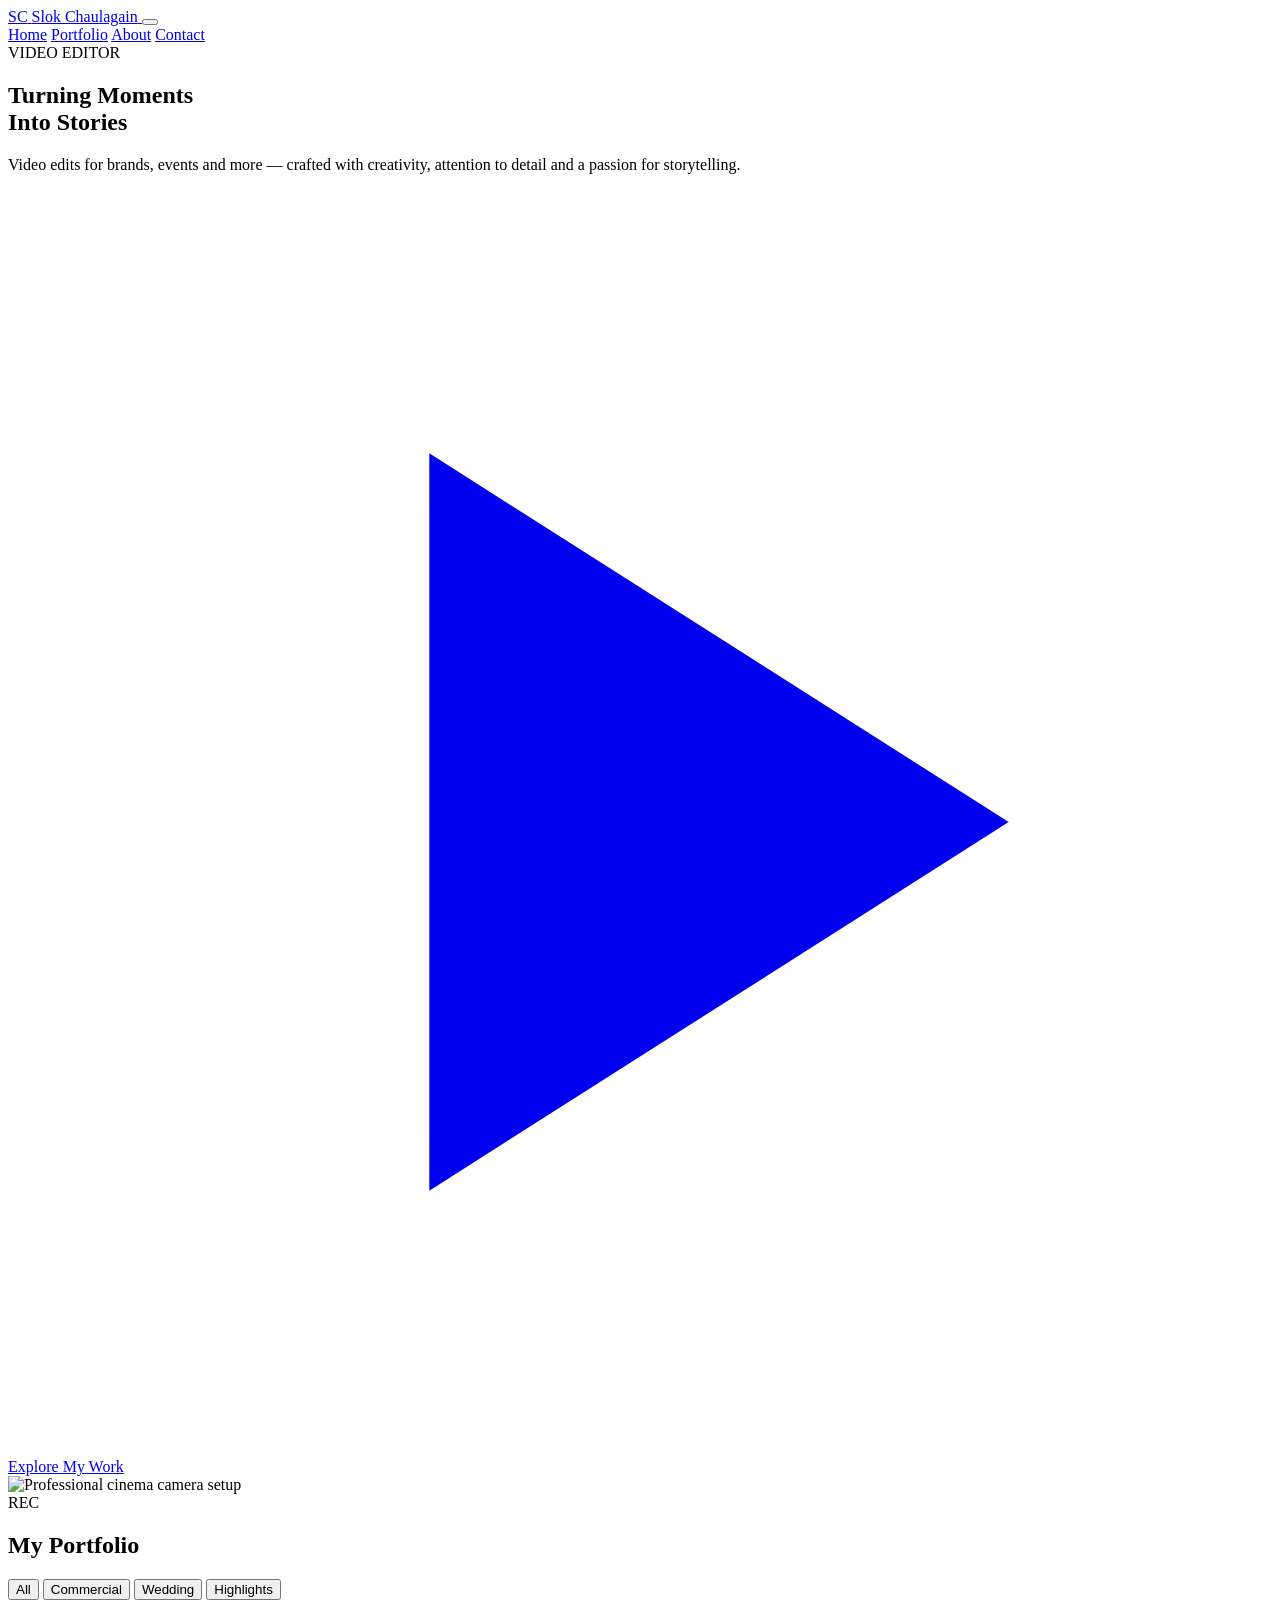
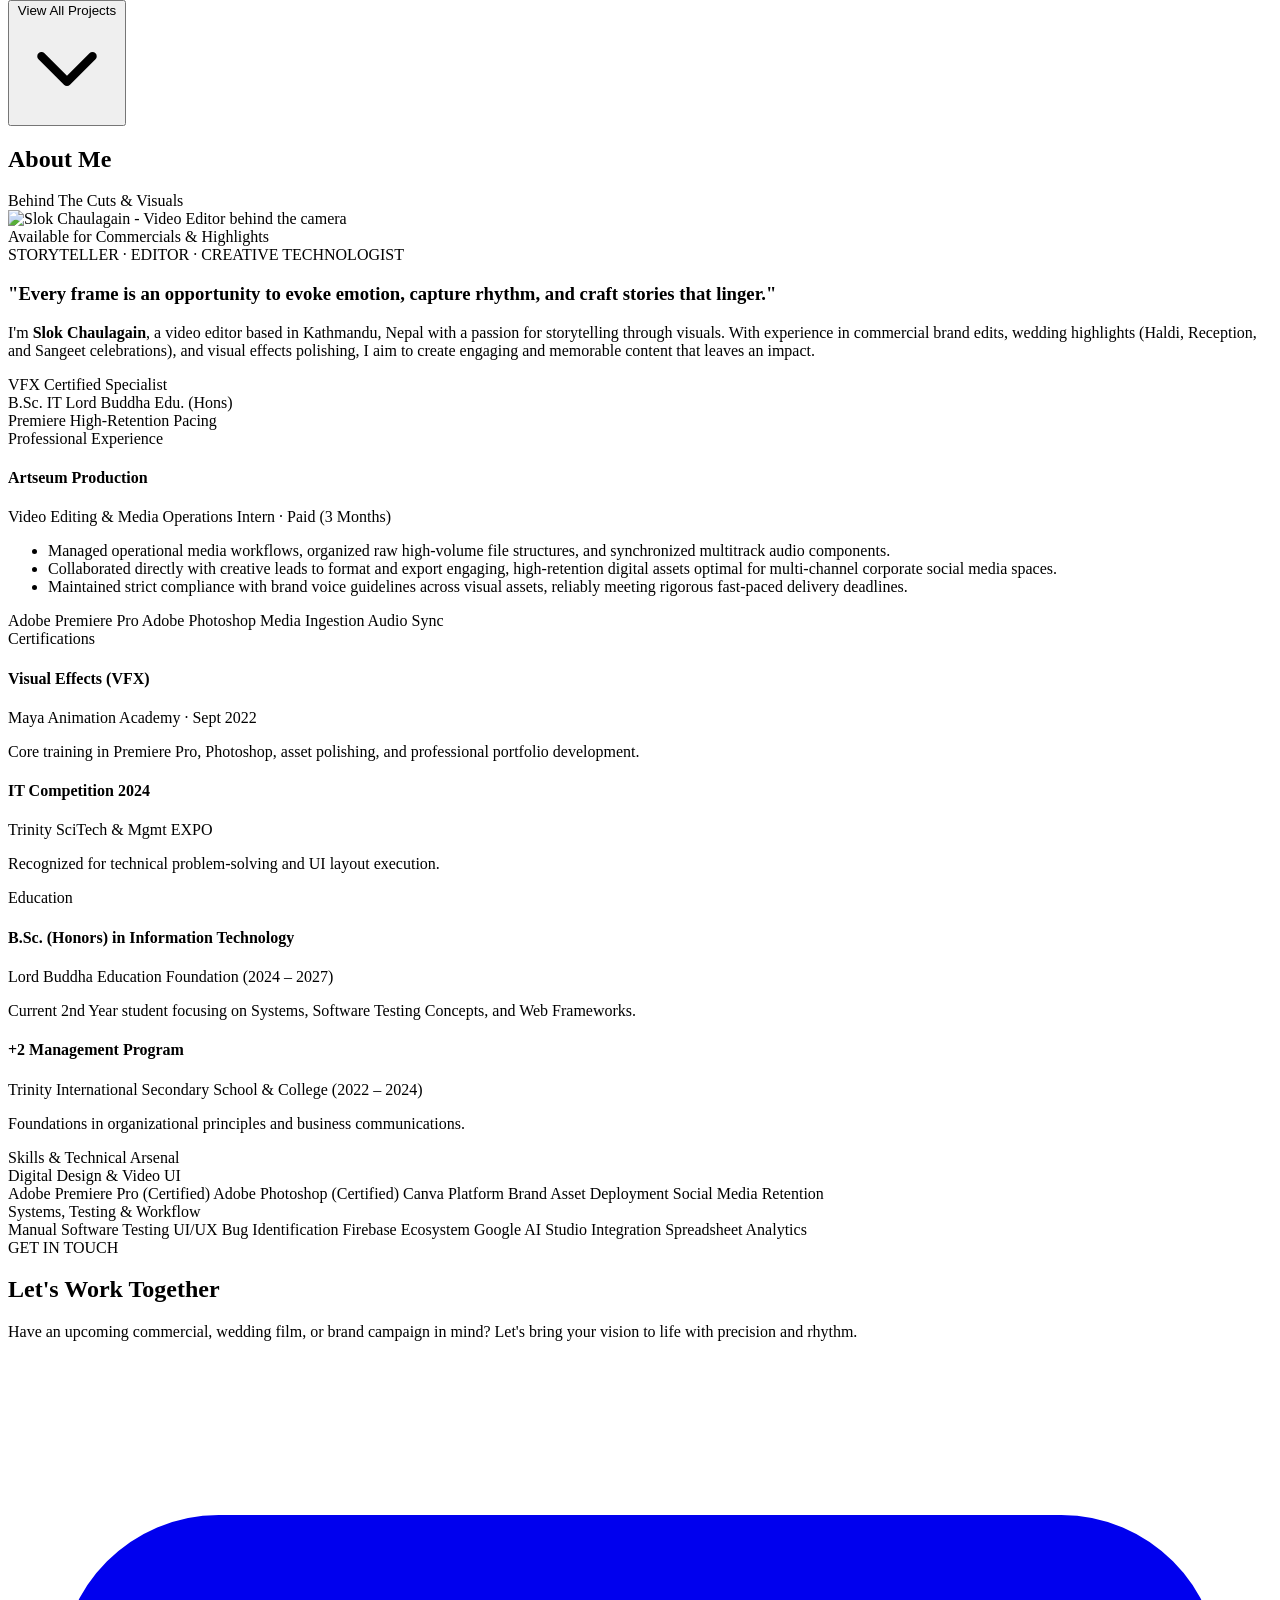
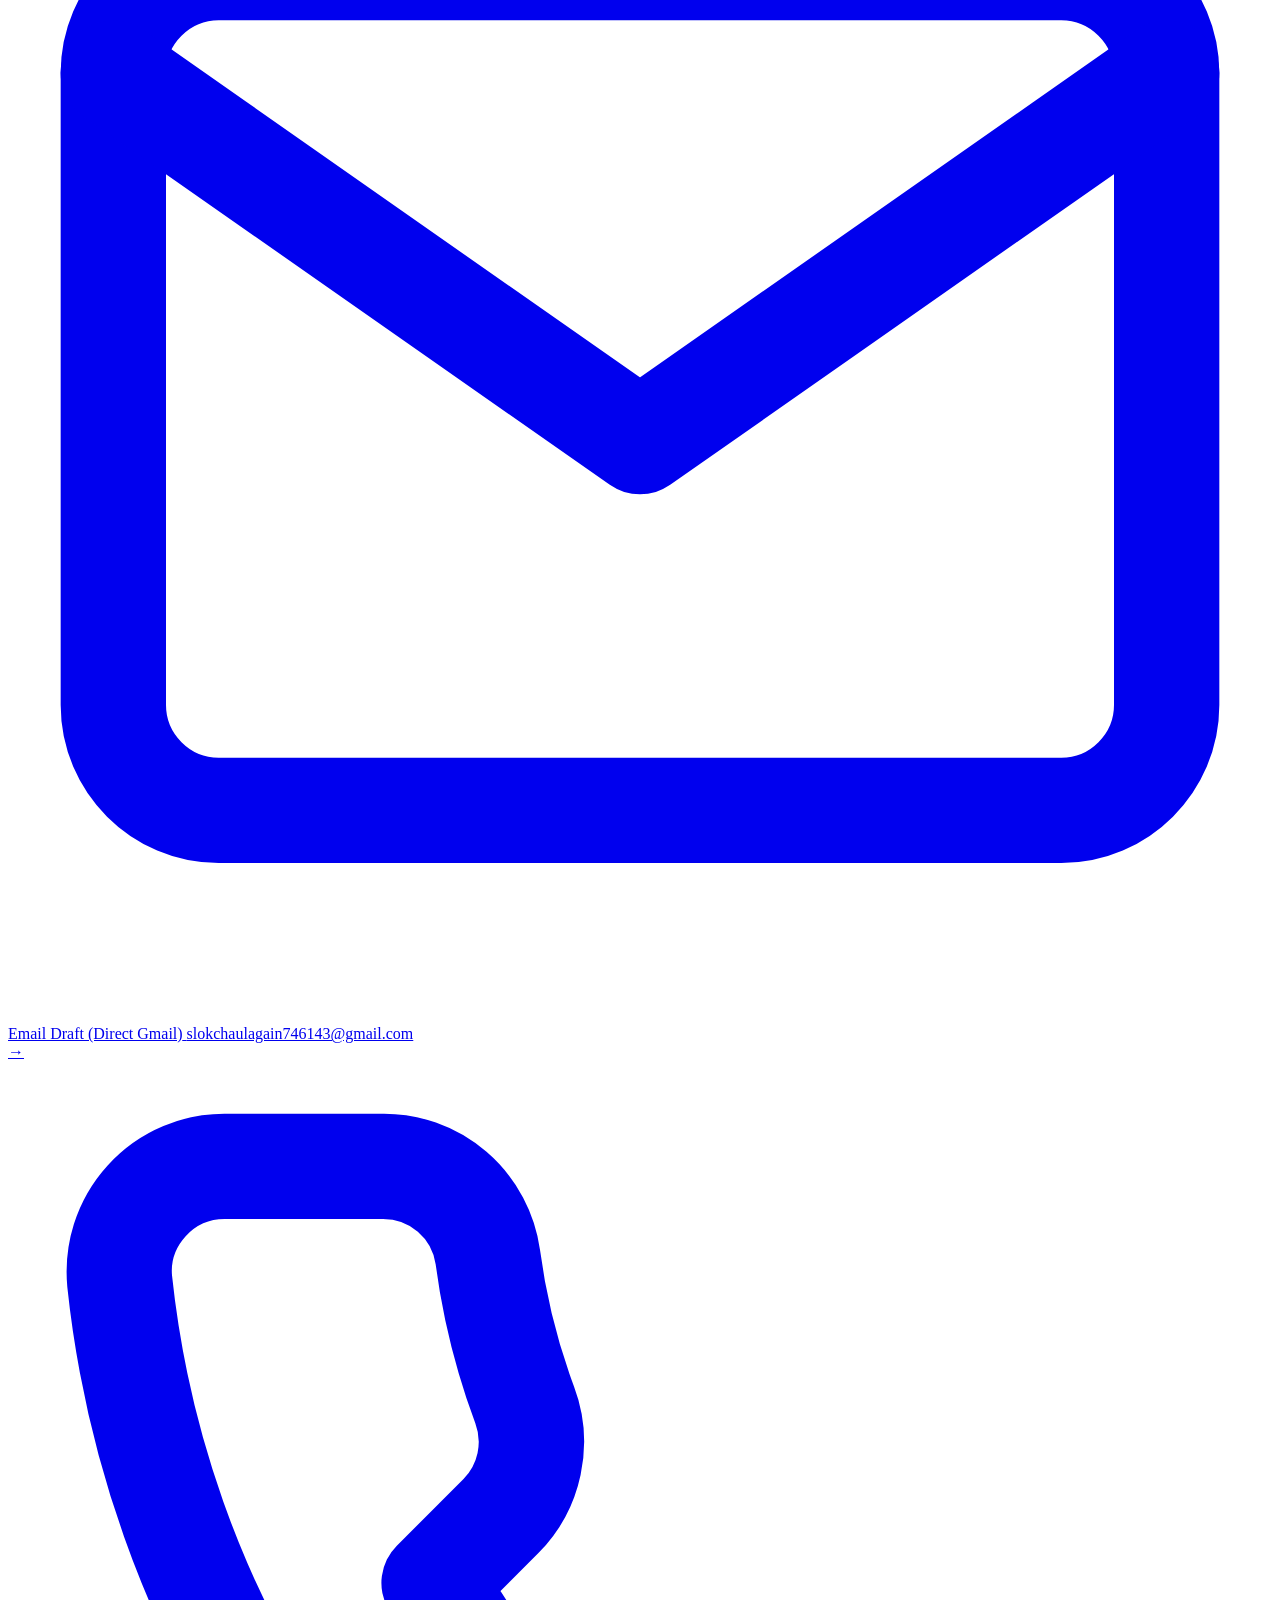
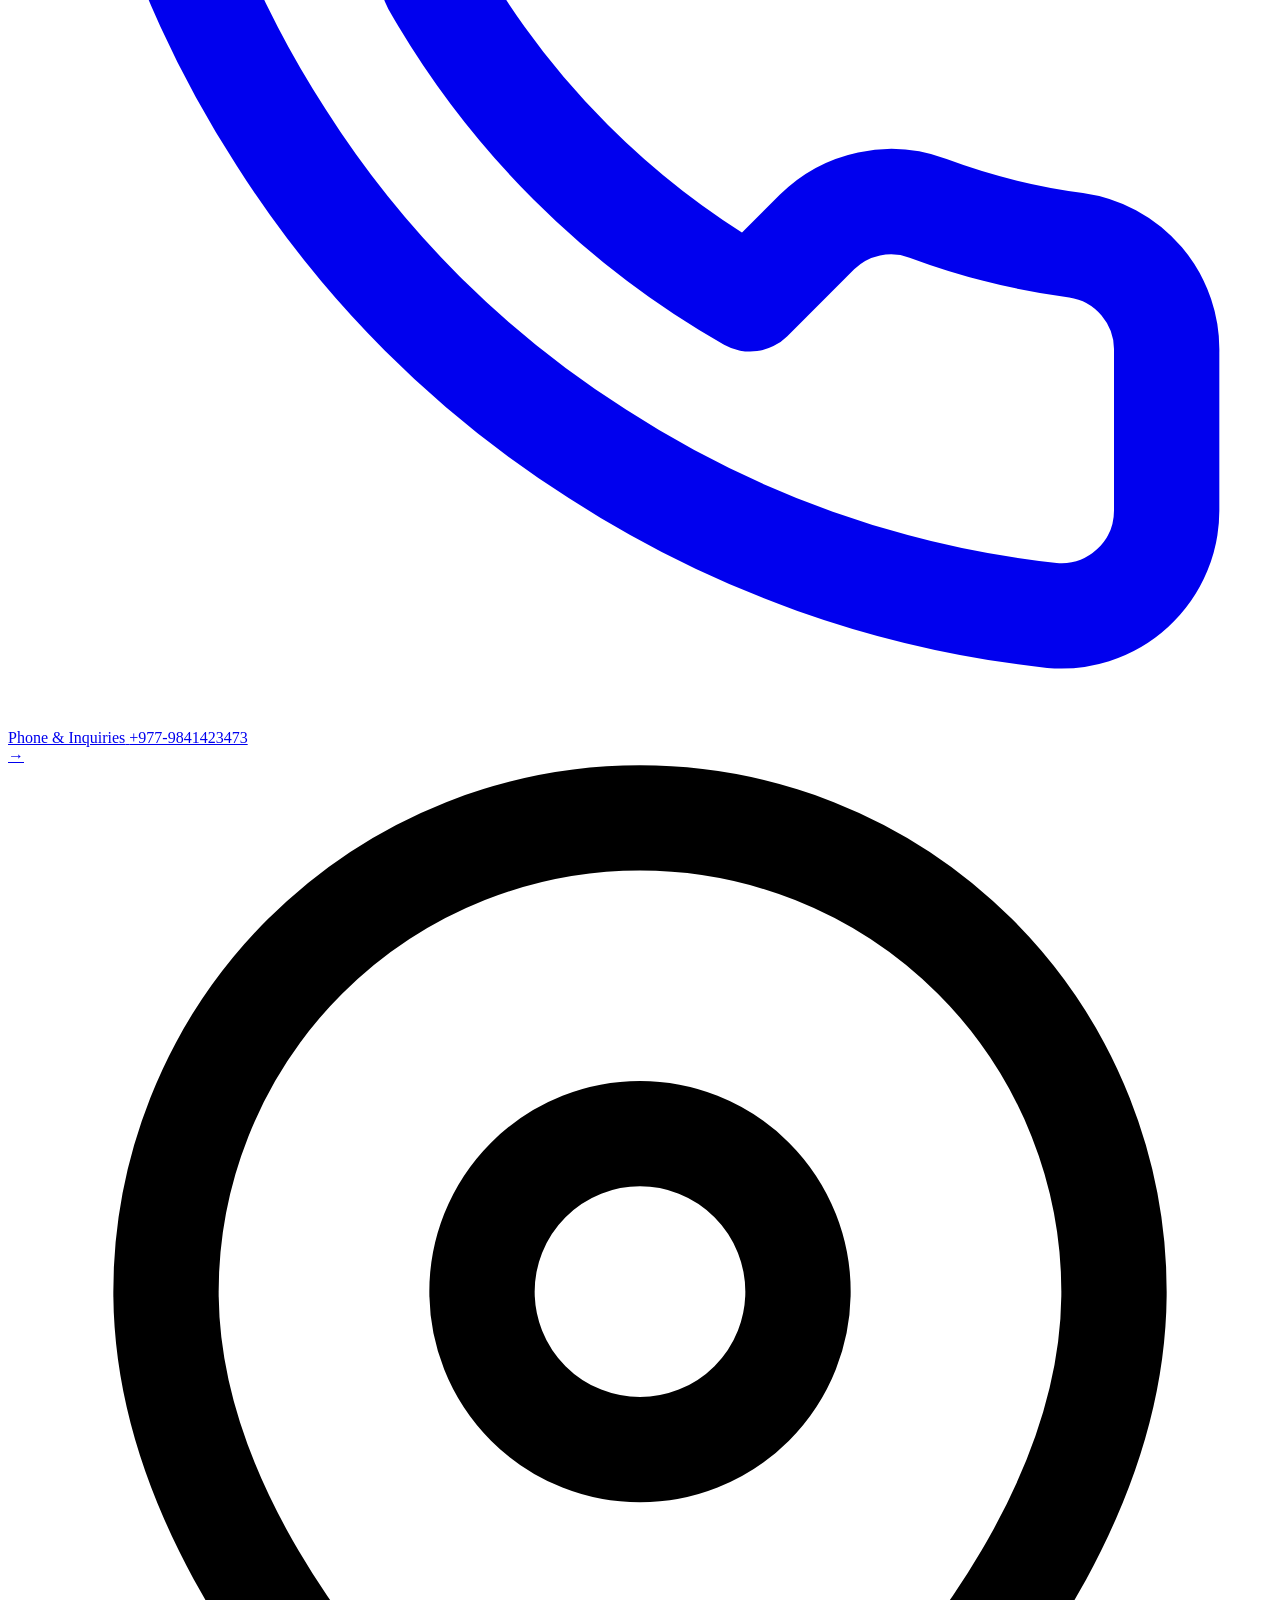
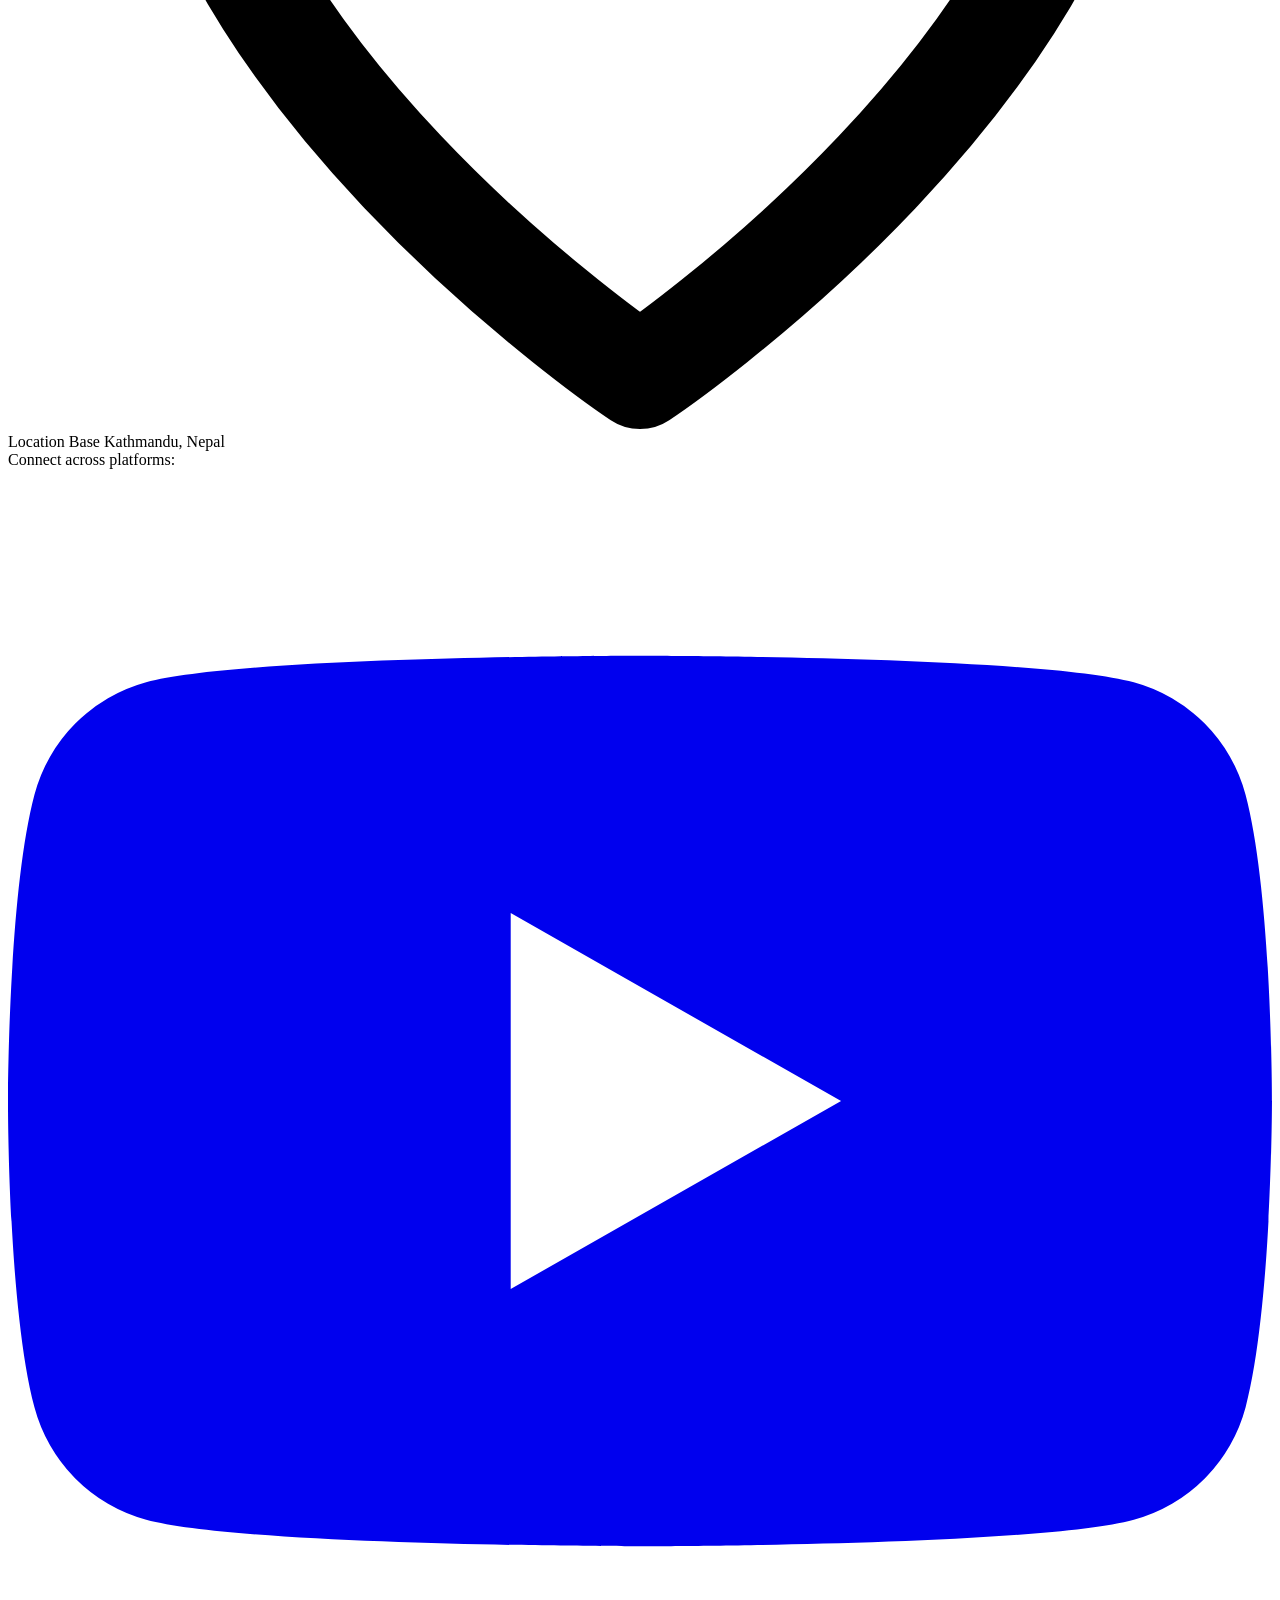
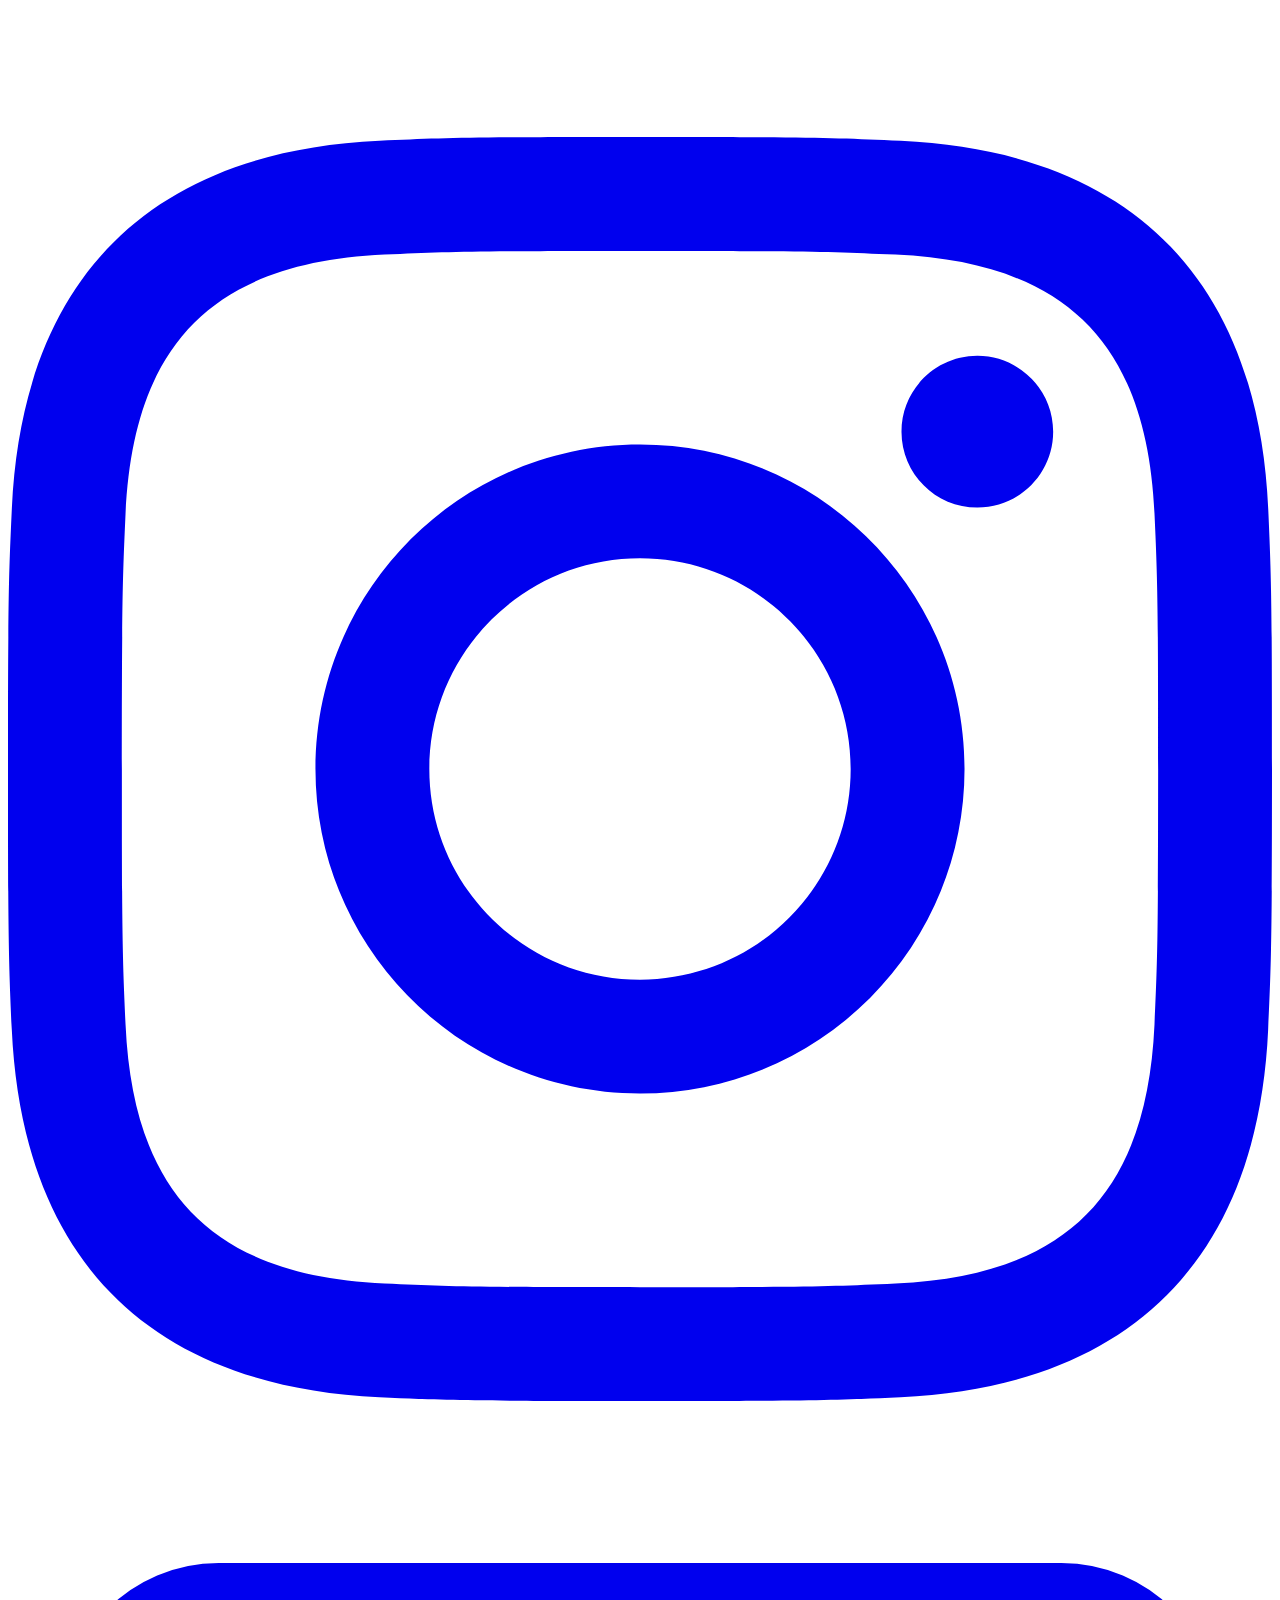
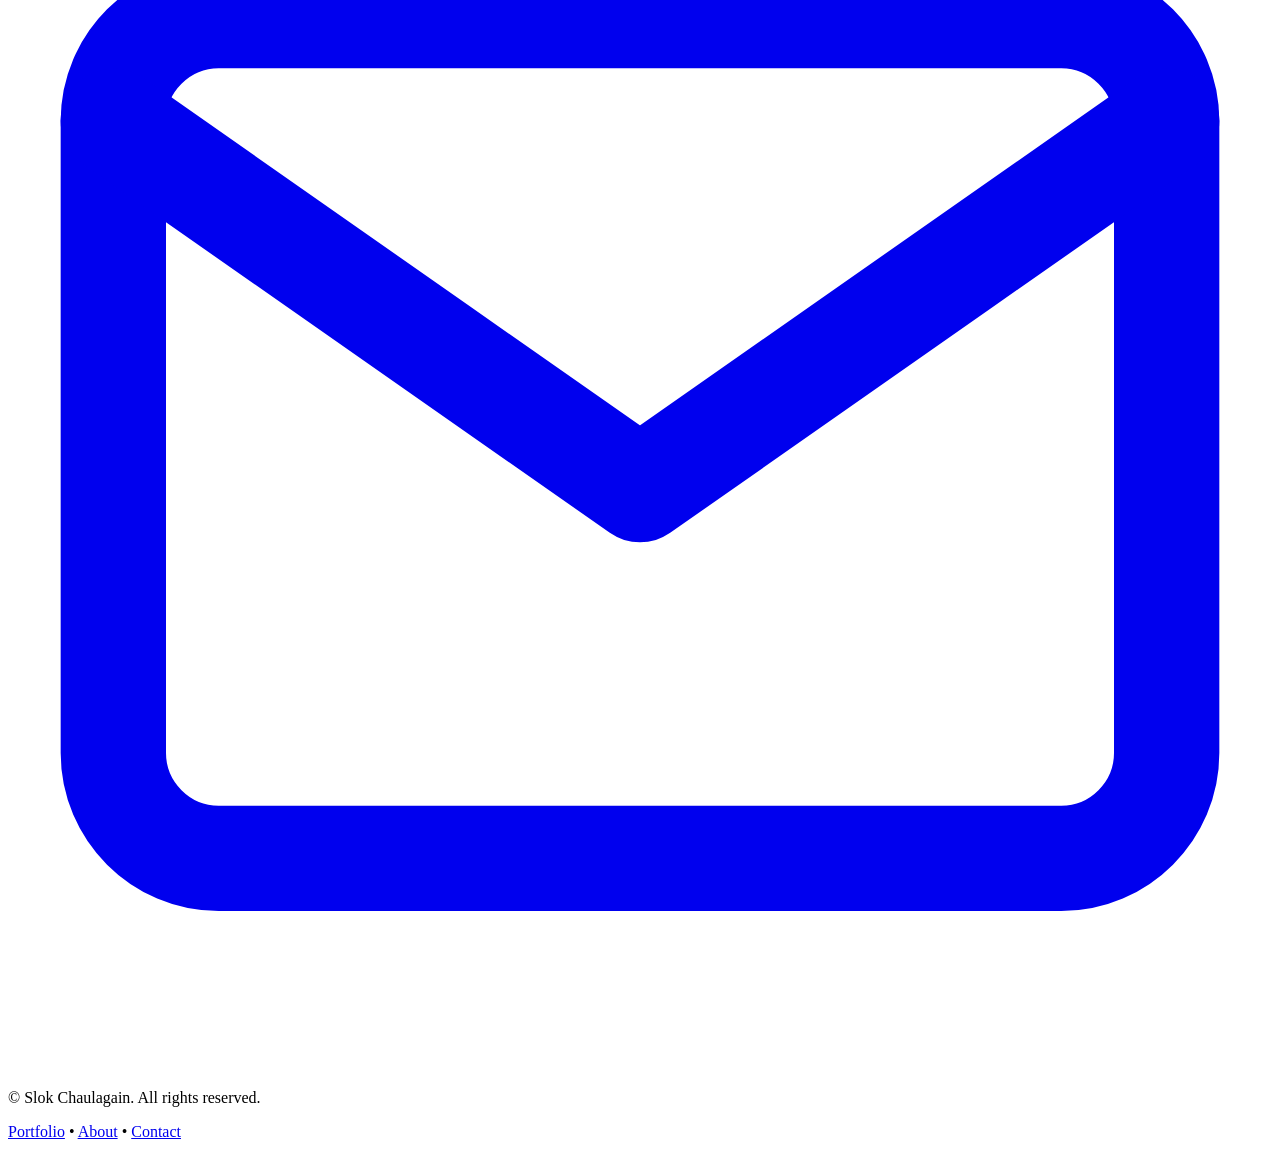
==== commit 169632ef: "Add files via upload" ====
--- a/index.html
+++ b/index.html
@@ -3,8 +3,11 @@
 <head>
   <meta charset="UTF-8">
   <meta name="viewport" content="width=device-width, initial-scale=1.0">
-  <title>Slok Chaulagain — Video Editor & Visual Storyteller</title>
+  <title>Slok Chaulagain</title>
   <meta name="description" content="Portfolio of Slok Chaulagain, a Video Editor specializing in commercial edits, wedding highlights, and cinematic visual storytelling based in Kathmandu, Nepal.">
+
+  <!-- YOUR FAVICON GOES HERE -->
+  <link rel="icon" type="image/png" href="assets/favicon.png">
   
   <!-- Google Fonts: Cormorant Garamond & Plus Jakarta Sans -->
   <link rel="preconnect" href="https://fonts.googleapis.com">
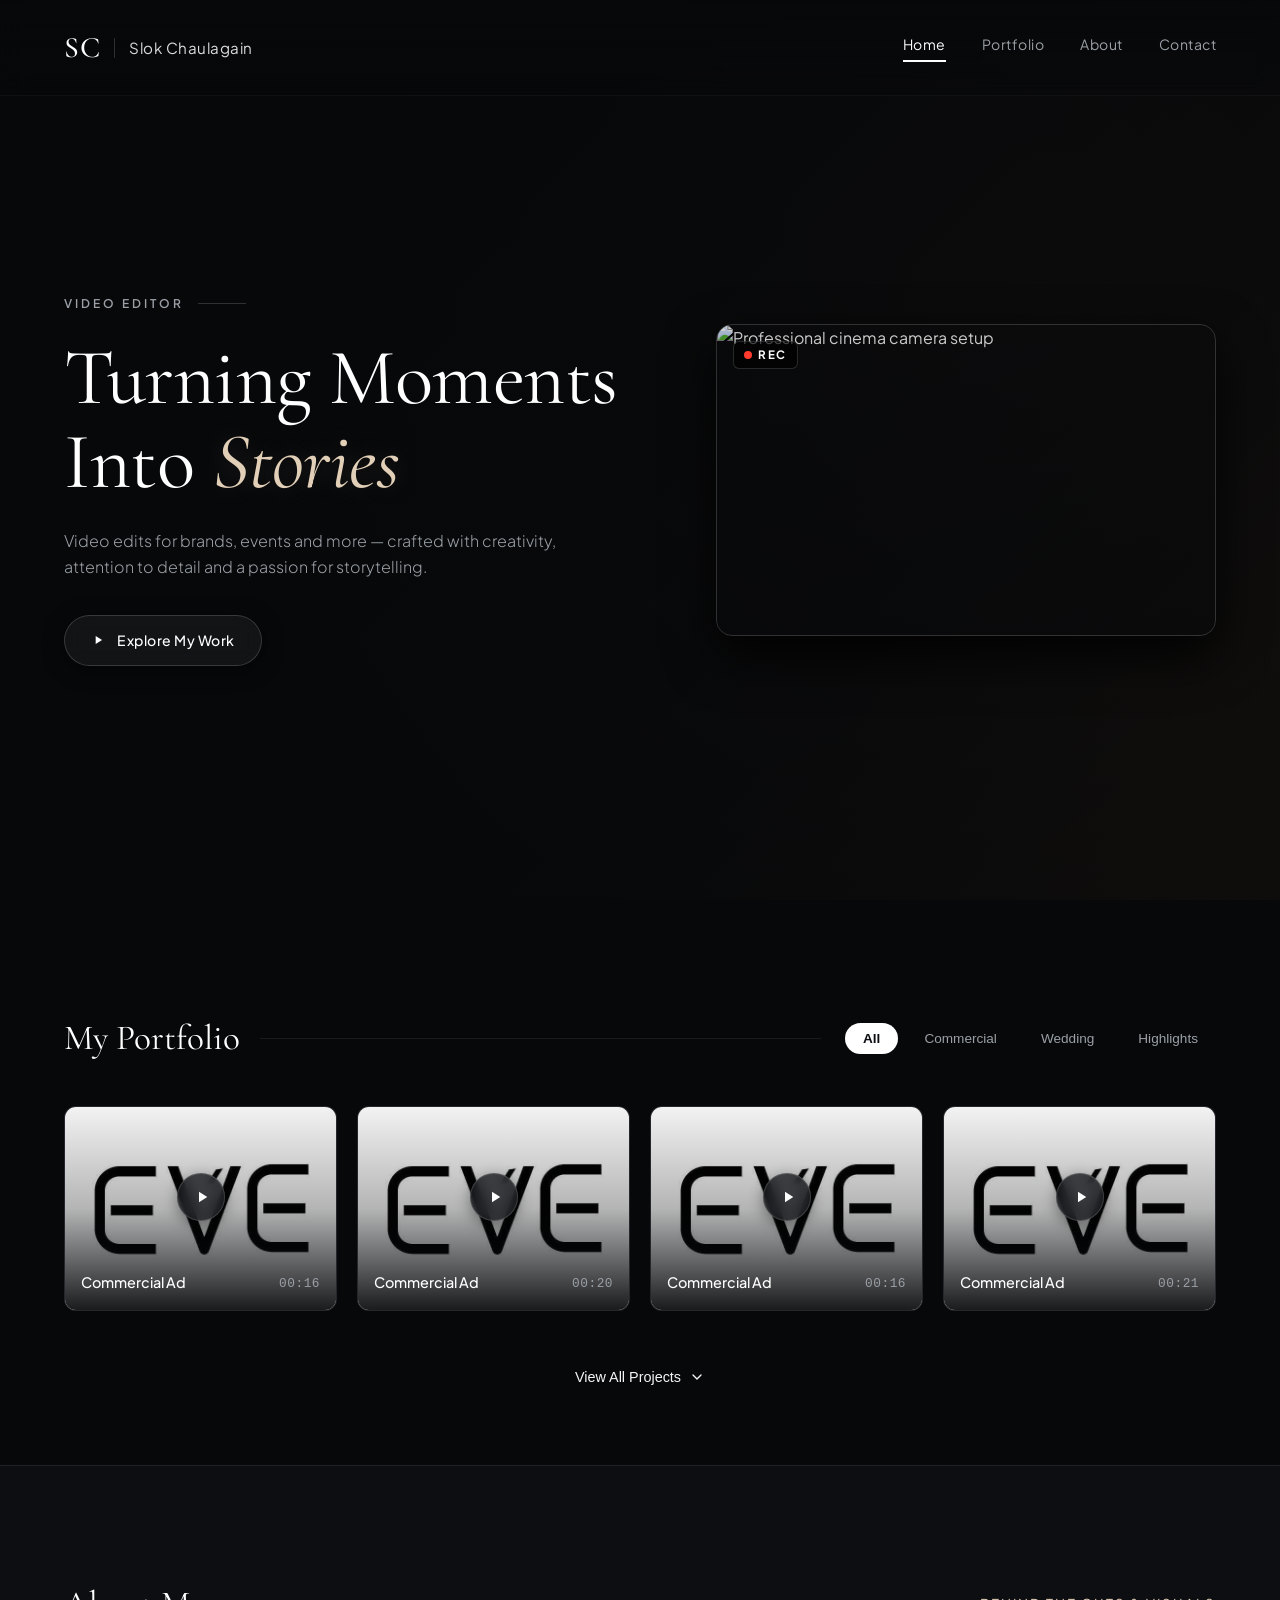
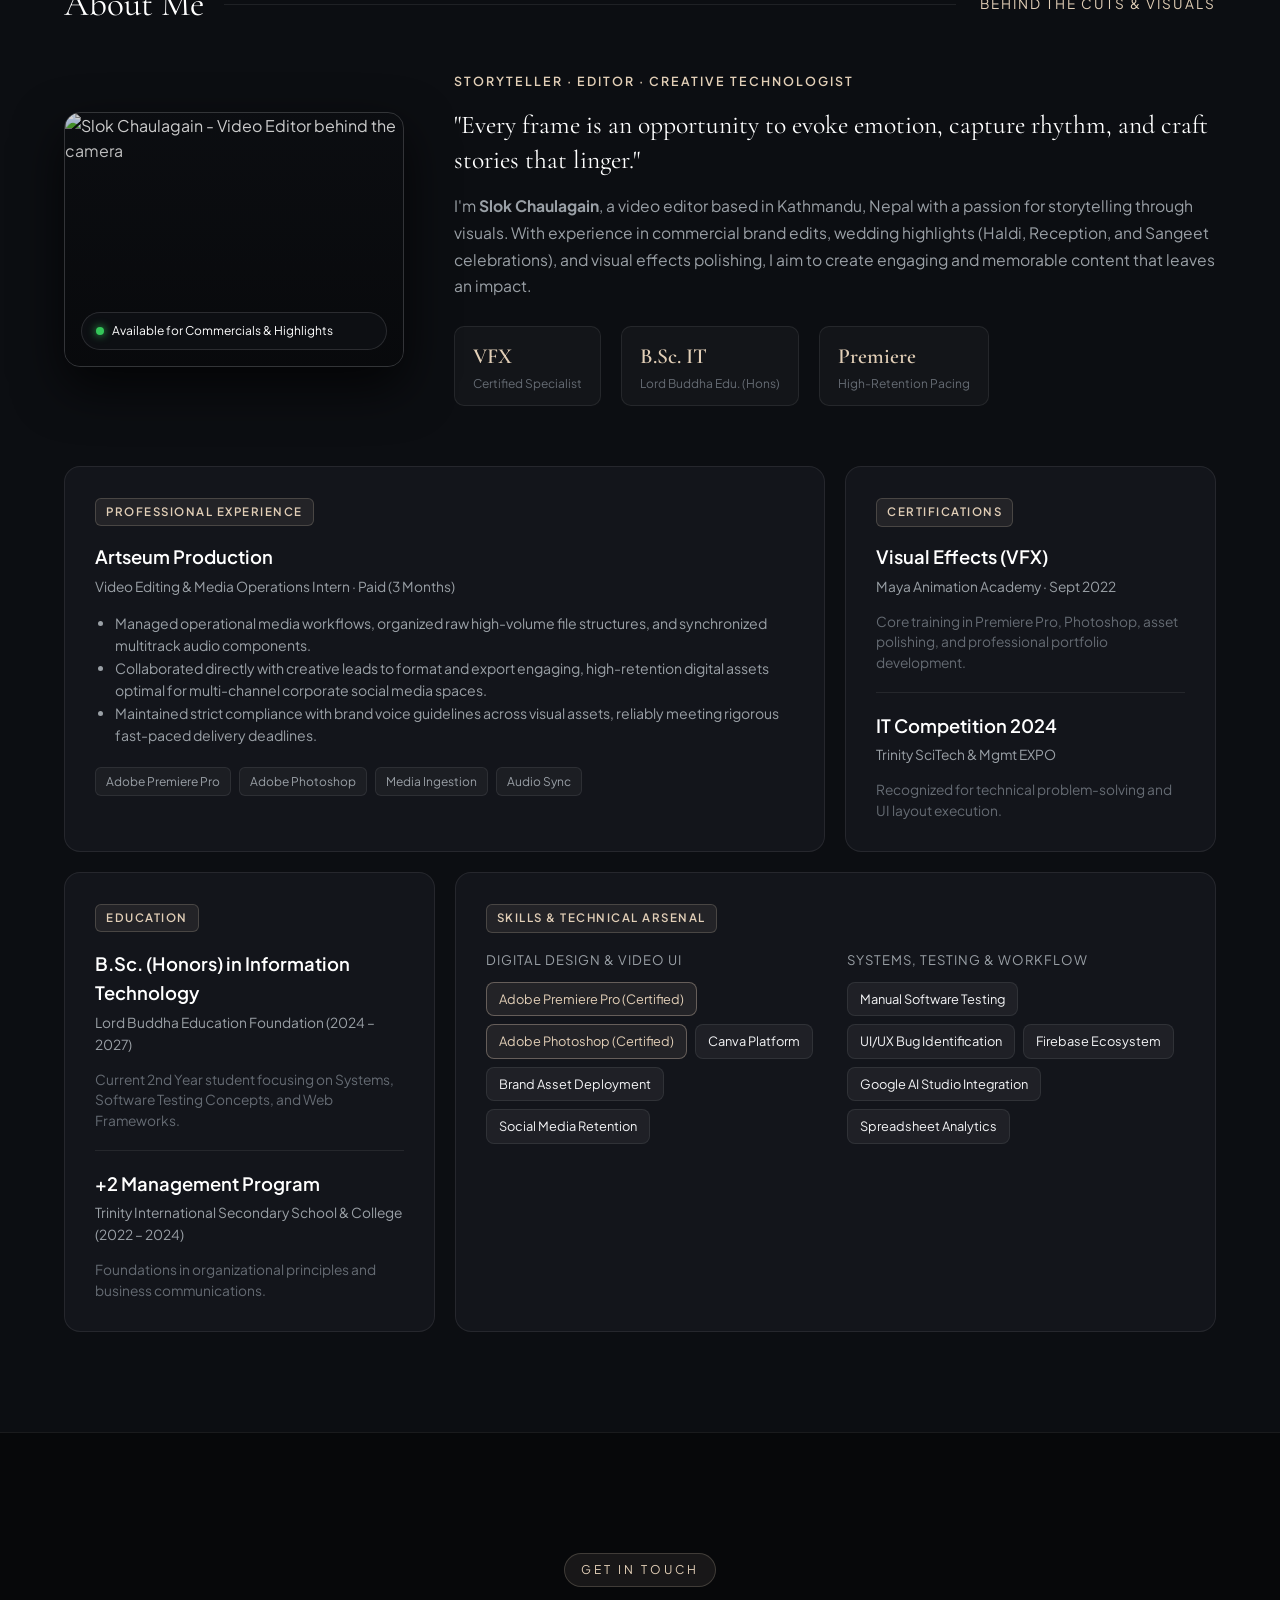
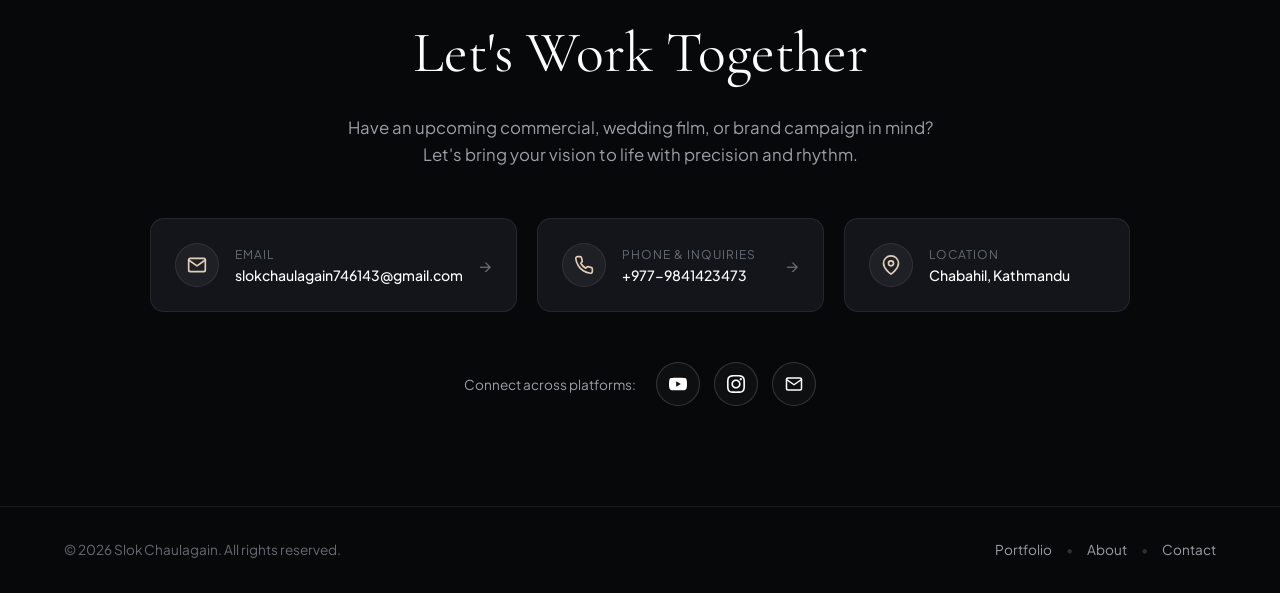
==== commit 21f9ccb9: "Update index.html" ====
--- a/index.html
+++ b/index.html
@@ -286,7 +286,7 @@
                 </svg>
               </div>
               <div class="action-info">
-                <span class="action-label">Email Draft (Direct Gmail)</span>
+                <span class="action-label">Email</span>
                 <span class="action-value">slokchaulagain746143@gmail.com</span>
               </div>
               <div class="action-arrow">→</div>
@@ -315,8 +315,8 @@
                 </svg>
               </div>
               <div class="action-info">
-                <span class="action-label">Location Base</span>
-                <span class="action-value">Kathmandu, Nepal</span>
+                <span class="action-label">Location</span>
+                <span class="action-value">Chabahil, Kathmandu</span>
               </div>
             </div>
           </div>
@@ -397,4 +397,4 @@
 
   <script src="script.js"></script>
 </body>
-</html>+</html>
--- a/styles.css
+++ b/styles.css
@@ -0,0 +1,1274 @@
+/* ==========================================================================
+   Design System & Cinematic 3D Palette
+   ========================================================================== */
+:root {
+  --bg-primary: #07080a;
+  --bg-secondary: #0c0e12;
+  --bg-card: #13151b;
+  --bg-card-hover: #191c24;
+  --surface-border: rgba(255, 255, 255, 0.08);
+  --surface-border-light: rgba(255, 255, 255, 0.16);
+  
+  --text-primary: #f5f5f7;
+  --text-secondary: #9aa0a6;
+  --text-muted: #656b73;
+  --accent-gold: #e2cfb7;
+  --accent-glow: rgba(226, 207, 183, 0.18);
+  --play-pill-bg: rgba(18, 19, 23, 0.75);
+
+  --font-serif: 'Cormorant Garamond', Georgia, serif;
+  --font-sans: 'Plus Jakarta Sans', -apple-system, BlinkMacSystemFont, "Segoe UI", Roboto, sans-serif;
+
+  --ease-cinematic: cubic-bezier(0.16, 1, 0.3, 1);
+  --transition-fast: 0.25s var(--ease-cinematic);
+  --transition-smooth: 0.45s var(--ease-cinematic);
+}
+
+/* CSS Reset & Base */
+*, *::before, *::after {
+  box-sizing: border-box;
+  margin: 0;
+  padding: 0;
+}
+
+[hidden] {
+  display: none !important;
+}
+
+html {
+  scroll-behavior: smooth;
+  color-scheme: dark;
+}
+
+body {
+  background-color: var(--bg-primary);
+  color: var(--text-primary);
+  font-family: var(--font-sans);
+  line-height: 1.6;
+  overflow-x: hidden;
+  -webkit-font-smoothing: antialiased;
+}
+
+a:focus-visible,
+button:focus-visible {
+  outline: 2px solid var(--accent-gold);
+  outline-offset: 4px;
+}
+
+.container {
+  width: 90%;
+  max-width: 1240px;
+  margin: 0 auto;
+}
+
+/* ==========================================================================
+   Header & Navigation
+   ========================================================================== */
+.site-header {
+  position: fixed;
+  top: 0;
+  left: 0;
+  width: 100%;
+  z-index: 100;
+  padding: 24px 0;
+  background: linear-gradient(180deg, rgba(7, 8, 10, 0.9) 0%, rgba(7, 8, 10, 0.5) 75%, transparent 100%);
+  backdrop-filter: blur(14px);
+  -webkit-backdrop-filter: blur(14px);
+  border-bottom: 1px solid rgba(255, 255, 255, 0.04);
+  transition: padding var(--transition-fast), background-color var(--transition-fast);
+}
+
+.site-header.scrolled {
+  padding: 16px 0;
+  background-color: rgba(7, 8, 10, 0.96);
+  border-bottom-color: var(--surface-border);
+}
+
+.header-container {
+  width: 90%;
+  max-width: 1240px;
+  margin: 0 auto;
+  display: flex;
+  justify-content: space-between;
+  align-items: center;
+}
+
+.logo {
+  display: flex;
+  align-items: center;
+  gap: 14px;
+  text-decoration: none;
+  color: var(--text-primary);
+}
+
+.logo-monogram {
+  font-family: var(--font-serif);
+  font-size: 1.85rem;
+  letter-spacing: 0.5px;
+  font-weight: 500;
+  color: #ffffff;
+}
+
+.logo-divider {
+  width: 1px;
+  height: 20px;
+  background: var(--surface-border-light);
+}
+
+.logo-name {
+  font-size: 0.95rem;
+  font-weight: 400;
+  letter-spacing: 0.5px;
+  color: #dadce0;
+}
+
+.nav-links {
+  display: flex;
+  gap: 36px;
+  align-items: center;
+}
+
+.nav-link {
+  color: var(--text-secondary);
+  text-decoration: none;
+  font-size: 0.88rem;
+  font-weight: 400;
+  letter-spacing: 0.5px;
+  position: relative;
+  padding-bottom: 6px;
+  transition: color var(--transition-fast);
+}
+
+.nav-link:hover {
+  color: #ffffff;
+}
+
+.nav-link::after {
+  content: '';
+  position: absolute;
+  left: 0;
+  bottom: 0;
+  width: 100%;
+  height: 2px;
+  background-color: #ffffff;
+  transform: scaleX(0);
+  transform-origin: center;
+  transition: transform 0.28s cubic-bezier(0.2, 0.8, 0.2, 1);
+}
+
+.nav-link.active {
+  color: #ffffff;
+}
+
+.nav-link.active::after {
+  transform: scaleX(1);
+}
+
+.mobile-toggle {
+  display: none;
+  background: none;
+  border: none;
+  cursor: pointer;
+  padding: 8px;
+  flex-direction: column;
+  gap: 5px;
+}
+
+.mobile-toggle span {
+  display: block;
+  width: 22px;
+  height: 2px;
+  background: #ffffff;
+  transition: transform var(--transition-fast), opacity var(--transition-fast);
+}
+
+/* ==========================================================================
+   Hero Section
+   ========================================================================== */
+.hero-section {
+  position: relative;
+  min-height: 100vh;
+  display: flex;
+  align-items: center;
+  padding: 130px 0 70px;
+  background: radial-gradient(circle at 80% 30%, rgba(45, 34, 25, 0.5) 0%, rgba(7, 8, 10, 0.95) 70%);
+  overflow: hidden;
+}
+
+.hero-bg-overlay {
+  position: absolute;
+  inset: 0;
+  background: linear-gradient(135deg, rgba(7, 8, 10, 0.98) 30%, rgba(7, 8, 10, 0.7) 70%, rgba(20, 16, 12, 0.4) 100%);
+  pointer-events: none;
+}
+
+.hero-container {
+  width: 90%;
+  max-width: 1240px;
+  margin: 0 auto;
+  display: flex;
+  align-items: center;
+  justify-content: space-between;
+  gap: 50px;
+  position: relative;
+  z-index: 2;
+}
+
+.hero-content {
+  max-width: 600px;
+}
+
+.hero-label-wrap {
+  display: flex;
+  align-items: center;
+  gap: 14px;
+  margin-bottom: 24px;
+}
+
+.hero-label {
+  font-size: 0.75rem;
+  letter-spacing: 3px;
+  text-transform: uppercase;
+  color: var(--text-secondary);
+  font-weight: 600;
+}
+
+.hero-label-line {
+  display: inline-block;
+  width: 48px;
+  height: 1px;
+  background: var(--surface-border-light);
+}
+
+.hero-title {
+  font-family: var(--font-serif);
+  font-size: clamp(3rem, 6.2vw, 5.2rem);
+  line-height: 1.05;
+  font-weight: 400;
+  color: #ffffff;
+  letter-spacing: -0.5px;
+  margin-bottom: 24px;
+}
+
+.italic-accent {
+  font-style: italic;
+  font-weight: 400;
+  color: var(--accent-gold);
+  text-shadow: 0 0 25px var(--accent-glow);
+}
+
+.hero-subtitle {
+  color: var(--text-secondary);
+  font-size: clamp(1rem, 1.25vw, 1.15rem);
+  font-weight: 300;
+  line-height: 1.6;
+  max-width: 500px;
+  margin-bottom: 36px;
+}
+
+.btn-pill {
+  display: inline-flex;
+  align-items: center;
+  gap: 12px;
+  padding: 13px 26px;
+  border-radius: 999px;
+  text-decoration: none;
+  font-size: 0.88rem;
+  font-weight: 500;
+  letter-spacing: 0.5px;
+  cursor: pointer;
+  transition: all var(--transition-fast);
+}
+
+.btn-hero {
+  background: rgba(255, 255, 255, 0.05);
+  color: #ffffff;
+  border: 1px solid var(--surface-border-light);
+  box-shadow: 0 4px 20px rgba(0, 0, 0, 0.5);
+  backdrop-filter: blur(10px);
+}
+
+.btn-hero:hover {
+  background: rgba(255, 255, 255, 0.12);
+  border-color: rgba(255, 255, 255, 0.35);
+  transform: translateY(-2px);
+  box-shadow: 0 8px 30px rgba(0, 0, 0, 0.7);
+}
+
+.icon-play {
+  width: 14px;
+  height: 14px;
+}
+
+.hero-visual {
+  flex: 1;
+  max-width: 500px;
+  display: flex;
+  justify-content: flex-end;
+}
+
+.hero-camera-card {
+  position: relative;
+  width: 100%;
+  aspect-ratio: 16 / 10;
+  border-radius: 16px;
+  overflow: hidden;
+  border: 1px solid var(--surface-border-light);
+  box-shadow: 0 20px 50px rgba(0, 0, 0, 0.85);
+}
+
+.hero-cam-img {
+  width: 100%;
+  height: 100%;
+  object-fit: cover;
+  filter: contrast(1.1) brightness(0.9);
+}
+
+.hero-cam-overlay {
+  position: absolute;
+  inset: 0;
+  background: linear-gradient(180deg, rgba(7, 8, 10, 0.1) 0%, rgba(7, 8, 10, 0.55) 100%);
+  padding: 16px;
+  display: flex;
+  justify-content: flex-start;
+  align-items: flex-start;
+}
+
+.rec-badge {
+  display: inline-flex;
+  align-items: center;
+  gap: 6px;
+  background: rgba(0, 0, 0, 0.65);
+  padding: 4px 10px;
+  border-radius: 6px;
+  font-size: 0.72rem;
+  font-weight: 700;
+  letter-spacing: 1.5px;
+  color: #ffffff;
+  border: 1px solid rgba(255, 255, 255, 0.15);
+}
+
+.rec-dot {
+  width: 8px;
+  height: 8px;
+  border-radius: 50%;
+  background-color: #ff3b30;
+  animation: recBlink 1.4s infinite;
+}
+
+@keyframes recBlink {
+  0%, 100% { opacity: 1; }
+  50% { opacity: 0.2; }
+}
+
+/* ==========================================================================
+   Portfolio Section
+   ========================================================================== */
+.portfolio-section {
+  padding: 110px 0 70px;
+  background-color: var(--bg-primary);
+  position: relative;
+  scroll-margin-top: 80px;
+}
+
+.section-header-row {
+  display: flex;
+  justify-content: space-between;
+  align-items: center;
+  margin-bottom: 40px;
+  gap: 24px;
+}
+
+.title-with-rule {
+  display: flex;
+  align-items: center;
+  gap: 20px;
+  flex: 1;
+}
+
+.section-title {
+  font-family: var(--font-serif);
+  font-size: 2.2rem;
+  font-weight: 400;
+  color: #ffffff;
+  white-space: nowrap;
+}
+
+.header-rule {
+  flex-grow: 1;
+  height: 1px;
+  background: var(--surface-border);
+}
+
+.filter-group {
+  display: flex;
+  gap: 8px;
+  flex-wrap: wrap;
+}
+
+.filter-pill {
+  background: transparent;
+  color: var(--text-secondary);
+  border: none;
+  padding: 8px 18px;
+  border-radius: 999px;
+  font-size: 0.85rem;
+  font-weight: 500;
+  cursor: pointer;
+  transition: all var(--transition-fast);
+}
+
+.filter-pill:hover {
+  color: #ffffff;
+}
+
+.filter-pill.active {
+  background: #ffffff;
+  color: #0c0d10;
+  font-weight: 600;
+}
+
+.portfolio-grid {
+  display: grid;
+  grid-template-columns: repeat(4, 1fr);
+  gap: 20px;
+  perspective: 1200px;
+}
+
+.video-card {
+  position: relative;
+  aspect-ratio: 4 / 3;
+  border-radius: 12px;
+  overflow: hidden;
+  background-color: var(--bg-card);
+  border: 1px solid var(--surface-border);
+  cursor: pointer;
+  transform-style: preserve-3d;
+  transition: transform var(--transition-smooth), border-color var(--transition-fast), box-shadow var(--transition-smooth);
+}
+
+.video-card:hover {
+  border-color: rgba(255, 255, 255, 0.25);
+  box-shadow: 0 16px 40px -10px rgba(0, 0, 0, 0.8), 0 0 20px var(--accent-glow);
+}
+
+.card-media {
+  position: absolute;
+  inset: 0;
+  width: 100%;
+  height: 100%;
+  object-fit: cover;
+  transition: transform 0.6s var(--ease-cinematic);
+}
+
+.video-card:hover .card-media {
+  transform: scale(1.05);
+}
+
+.card-overlay {
+  position: absolute;
+  inset: 0;
+  background: linear-gradient(180deg, rgba(7, 8, 10, 0.05) 0%, rgba(7, 8, 10, 0.3) 50%, rgba(7, 8, 10, 0.92) 100%);
+  display: flex;
+  flex-direction: column;
+  justify-content: space-between;
+  padding: 16px;
+  z-index: 2;
+}
+
+.center-play-wrapper {
+  flex-grow: 1;
+  display: flex;
+  align-items: center;
+  justify-content: center;
+}
+
+.play-circle {
+  width: 48px;
+  height: 48px;
+  border-radius: 50%;
+  background: var(--play-pill-bg);
+  backdrop-filter: blur(8px);
+  border: 1px solid rgba(255, 255, 255, 0.15);
+  display: flex;
+  align-items: center;
+  justify-content: center;
+  color: #ffffff;
+  transition: all var(--transition-fast);
+  box-shadow: 0 4px 15px rgba(0, 0, 0, 0.4);
+}
+
+.play-circle svg {
+  width: 18px;
+  height: 18px;
+  margin-left: 2px;
+}
+
+.video-card:hover .play-circle {
+  background: #ffffff;
+  color: #07080a;
+  transform: scale(1.12);
+  box-shadow: 0 8px 25px rgba(255, 255, 255, 0.25);
+}
+
+.card-bottom-info {
+  display: flex;
+  justify-content: space-between;
+  align-items: flex-end;
+  gap: 12px;
+}
+
+.card-title {
+  font-size: 0.9rem;
+  font-weight: 500;
+  color: #ffffff;
+  white-space: nowrap;
+  overflow: hidden;
+  text-overflow: ellipsis;
+}
+
+.card-duration {
+  font-size: 0.8rem;
+  color: var(--text-secondary);
+  font-family: monospace;
+  letter-spacing: 0.5px;
+}
+
+.view-all-wrapper {
+  margin-top: 48px;
+  text-align: center;
+}
+
+.btn-view-toggle {
+  background: transparent;
+  border: none;
+  color: var(--text-primary);
+  font-size: 0.9rem;
+  display: inline-flex;
+  align-items: center;
+  gap: 8px;
+  cursor: pointer;
+  padding: 10px 20px;
+  border-radius: 999px;
+  transition: all var(--transition-fast);
+}
+
+.btn-view-toggle:hover {
+  color: var(--accent-gold);
+}
+
+.btn-view-toggle .arrow-icon {
+  width: 16px;
+  height: 16px;
+  transition: transform var(--transition-fast);
+}
+
+.btn-view-toggle.expanded .arrow-icon {
+  transform: rotate(180deg);
+}
+
+/* ==========================================================================
+   Full-Width Dedicated About & Bento Resume Section
+   ========================================================================== */
+.about-section {
+  padding: 110px 0 100px;
+  background-color: var(--bg-secondary);
+  border-top: 1px solid var(--surface-border);
+  scroll-margin-top: 80px;
+  position: relative;
+}
+
+.section-tagline {
+  font-size: 0.85rem;
+  text-transform: uppercase;
+  letter-spacing: 2px;
+  color: var(--accent-gold);
+  white-space: nowrap;
+}
+
+.about-hero-grid {
+  display: grid;
+  grid-template-columns: 340px 1fr;
+  gap: 50px;
+  align-items: center;
+  margin-bottom: 60px;
+}
+
+.about-visual-frame {
+  position: relative;
+  aspect-ratio: 4 / 3;
+  border-radius: 16px;
+  overflow: hidden;
+  border: 1px solid var(--surface-border-light);
+  box-shadow: 0 20px 50px rgba(0, 0, 0, 0.7);
+  transform-style: preserve-3d;
+}
+
+.about-img {
+  width: 100%;
+  height: 100%;
+  object-fit: cover;
+  filter: contrast(1.1) brightness(0.92);
+  transition: transform 0.6s var(--ease-cinematic);
+}
+
+.about-visual-frame:hover .about-img {
+  transform: scale(1.05);
+}
+
+.about-img-overlay {
+  position: absolute;
+  inset: 0;
+  background: linear-gradient(180deg, rgba(7, 8, 10, 0.1) 0%, rgba(7, 8, 10, 0.75) 100%);
+  pointer-events: none;
+}
+
+.about-floating-pill {
+  position: absolute;
+  bottom: 16px;
+  left: 16px;
+  right: 16px;
+  background: rgba(15, 17, 22, 0.85);
+  backdrop-filter: blur(8px);
+  border: 1px solid rgba(255, 255, 255, 0.12);
+  padding: 8px 14px;
+  border-radius: 999px;
+  display: flex;
+  align-items: center;
+  gap: 8px;
+  font-size: 0.75rem;
+  color: #ffffff;
+}
+
+.live-dot {
+  width: 8px;
+  height: 8px;
+  border-radius: 50%;
+  background-color: #34c759;
+  box-shadow: 0 0 8px #34c759;
+}
+
+.about-narrative {
+  display: flex;
+  flex-direction: column;
+  gap: 16px;
+}
+
+.about-pretitle {
+  font-size: 0.78rem;
+  letter-spacing: 2px;
+  color: var(--accent-gold);
+  font-weight: 600;
+}
+
+.about-quote {
+  font-family: var(--font-serif);
+  font-size: clamp(1.4rem, 2vw, 1.85rem);
+  font-weight: 400;
+  color: #ffffff;
+  line-height: 1.35;
+}
+
+.about-paragraph {
+  color: var(--text-secondary);
+  font-size: 0.98rem;
+  line-height: 1.7;
+}
+
+.about-quick-stats {
+  display: flex;
+  gap: 20px;
+  margin-top: 10px;
+}
+
+.stat-box {
+  background: rgba(255, 255, 255, 0.03);
+  border: 1px solid var(--surface-border);
+  padding: 12px 18px;
+  border-radius: 10px;
+  display: flex;
+  flex-direction: column;
+}
+
+.stat-number {
+  font-family: var(--font-serif);
+  font-size: 1.35rem;
+  color: var(--accent-gold);
+  font-weight: 600;
+}
+
+.stat-label {
+  font-size: 0.75rem;
+  color: var(--text-muted);
+}
+
+/* Bento Resume Grid */
+.resume-bento-grid {
+  display: grid;
+  grid-template-columns: repeat(3, 1fr);
+  gap: 20px;
+  perspective: 1200px;
+}
+
+.bento-span-2 {
+  grid-column: span 2;
+}
+
+.bento-card {
+  background: var(--bg-card);
+  border: 1px solid var(--surface-border);
+  border-radius: 16px;
+  padding: 30px;
+  position: relative;
+  transform-style: preserve-3d;
+  transition: transform var(--transition-smooth), border-color var(--transition-fast), box-shadow var(--transition-smooth);
+}
+
+.bento-card:hover {
+  border-color: rgba(255, 255, 255, 0.25);
+  box-shadow: 0 16px 40px rgba(0, 0, 0, 0.8), 0 0 20px var(--accent-glow);
+}
+
+.bento-badge {
+  display: inline-block;
+  font-size: 0.72rem;
+  text-transform: uppercase;
+  letter-spacing: 1.5px;
+  color: var(--accent-gold);
+  background: rgba(226, 207, 183, 0.08);
+  border: 1px solid rgba(226, 207, 183, 0.2);
+  padding: 4px 10px;
+  border-radius: 6px;
+  margin-bottom: 16px;
+  font-weight: 600;
+}
+
+.bento-title {
+  font-size: 1.15rem;
+  color: #ffffff;
+  font-weight: 600;
+  margin-bottom: 4px;
+}
+
+.bento-subtitle {
+  font-size: 0.86rem;
+  color: var(--text-secondary);
+  margin-bottom: 14px;
+}
+
+.bento-desc {
+  font-size: 0.86rem;
+  color: var(--text-muted);
+  line-height: 1.5;
+}
+
+.bento-list {
+  list-style: disc;
+  padding-left: 20px;
+  color: var(--text-secondary);
+  font-size: 0.88rem;
+  line-height: 1.6;
+  margin-bottom: 20px;
+}
+
+.bento-tags {
+  display: flex;
+  flex-wrap: wrap;
+  gap: 8px;
+}
+
+.bento-tags span {
+  font-size: 0.75rem;
+  background: rgba(255, 255, 255, 0.04);
+  border: 1px solid var(--surface-border);
+  padding: 4px 10px;
+  border-radius: 6px;
+  color: var(--text-secondary);
+}
+
+.cert-divider {
+  height: 1px;
+  background: var(--surface-border);
+  margin: 18px 0;
+}
+
+.skills-category-grid {
+  display: grid;
+  grid-template-columns: 1fr 1fr;
+  gap: 24px;
+}
+
+.category-name {
+  display: block;
+  font-size: 0.82rem;
+  color: var(--text-secondary);
+  text-transform: uppercase;
+  letter-spacing: 1px;
+  margin-bottom: 12px;
+}
+
+.skill-chips {
+  display: flex;
+  flex-wrap: wrap;
+  gap: 8px;
+}
+
+.chip {
+  font-size: 0.8rem;
+  padding: 6px 12px;
+  background: rgba(255, 255, 255, 0.05);
+  border: 1px solid var(--surface-border);
+  border-radius: 8px;
+  color: var(--text-primary);
+}
+
+.chip-gold {
+  border-color: rgba(226, 207, 183, 0.35);
+  background: rgba(226, 207, 183, 0.08);
+  color: var(--accent-gold);
+}
+
+/* ==========================================================================
+   Dedicated Full-Width Contact Section
+   ========================================================================== */
+.contact-section {
+  padding: 120px 0 100px;
+  background-color: var(--bg-primary);
+  border-top: 1px solid var(--surface-border);
+  scroll-margin-top: 80px;
+  position: relative;
+}
+
+.contact-panel {
+  max-width: 980px;
+  margin: 0 auto;
+  text-align: center;
+}
+
+.contact-pill-label {
+  display: inline-block;
+  font-size: 0.75rem;
+  letter-spacing: 3px;
+  text-transform: uppercase;
+  color: var(--accent-gold);
+  background: rgba(226, 207, 183, 0.08);
+  border: 1px solid rgba(226, 207, 183, 0.2);
+  padding: 6px 16px;
+  border-radius: 999px;
+  margin-bottom: 20px;
+}
+
+.contact-big-title {
+  font-family: var(--font-serif);
+  font-size: clamp(2.4rem, 4.5vw, 3.8rem);
+  color: #ffffff;
+  font-weight: 400;
+  margin-bottom: 16px;
+}
+
+.contact-lead-text {
+  color: var(--text-secondary);
+  font-size: 1.05rem;
+  max-width: 600px;
+  margin: 0 auto 50px;
+  line-height: 1.6;
+}
+
+/* Action Cards */
+.contact-actions-grid {
+  display: grid;
+  grid-template-columns: repeat(3, 1fr);
+  gap: 20px;
+  margin-bottom: 50px;
+  text-align: left;
+}
+
+.contact-action-card {
+  background: var(--bg-card);
+  border: 1px solid var(--surface-border);
+  border-radius: 14px;
+  padding: 24px;
+  display: flex;
+  align-items: center;
+  gap: 16px;
+  text-decoration: none;
+  color: inherit;
+  transition: all var(--transition-fast);
+  position: relative;
+}
+
+.contact-action-card:hover {
+  border-color: rgba(255, 255, 255, 0.3);
+  background: var(--bg-card-hover);
+  transform: translateY(-3px);
+  box-shadow: 0 12px 30px rgba(0, 0, 0, 0.6);
+}
+
+.static-card:hover {
+  transform: none;
+}
+
+.action-icon-circle {
+  width: 44px;
+  height: 44px;
+  border-radius: 50%;
+  background: rgba(255, 255, 255, 0.05);
+  border: 1px solid var(--surface-border);
+  display: flex;
+  align-items: center;
+  justify-content: center;
+  color: var(--accent-gold);
+  flex-shrink: 0;
+}
+
+.action-icon-circle svg {
+  width: 20px;
+  height: 20px;
+}
+
+.action-info {
+  display: flex;
+  flex-direction: column;
+  overflow: hidden;
+}
+
+.action-label {
+  font-size: 0.75rem;
+  text-transform: uppercase;
+  letter-spacing: 1px;
+  color: var(--text-muted);
+}
+
+.action-value {
+  font-size: 0.88rem;
+  color: #ffffff;
+  font-weight: 500;
+  white-space: nowrap;
+  overflow: hidden;
+  text-overflow: ellipsis;
+}
+
+.action-arrow {
+  margin-left: auto;
+  color: var(--text-muted);
+  font-size: 1.1rem;
+  transition: transform var(--transition-fast);
+}
+
+.contact-action-card:hover .action-arrow {
+  transform: translateX(4px);
+  color: #ffffff;
+}
+
+/* Social channels */
+.contact-social-bar {
+  display: flex;
+  align-items: center;
+  justify-content: center;
+  gap: 20px;
+}
+
+.social-bar-label {
+  font-size: 0.85rem;
+  color: var(--text-secondary);
+}
+
+.social-icon-row {
+  display: flex;
+  gap: 14px;
+}
+
+.social-circle-btn {
+  width: 44px;
+  height: 44px;
+  border-radius: 50%;
+  border: 1px solid var(--surface-border-light);
+  display: flex;
+  align-items: center;
+  justify-content: center;
+  color: #ffffff;
+  text-decoration: none;
+  background: rgba(255, 255, 255, 0.03);
+  transition: all var(--transition-fast);
+}
+
+.social-circle-btn svg {
+  width: 18px;
+  height: 18px;
+}
+
+.social-circle-btn:hover {
+  border-color: #ffffff;
+  background: #ffffff;
+  color: var(--bg-primary);
+  transform: translateY(-3px);
+  box-shadow: 0 8px 20px rgba(0, 0, 0, 0.5);
+}
+
+/* ==========================================================================
+   Footer
+   ========================================================================== */
+.site-footer {
+  border-top: 1px solid var(--surface-border);
+  padding: 32px 0;
+  background-color: var(--bg-primary);
+  font-size: 0.85rem;
+  color: var(--text-muted);
+}
+
+.footer-content {
+  display: flex;
+  justify-content: space-between;
+  align-items: center;
+}
+
+.footer-right {
+  display: flex;
+  gap: 14px;
+  align-items: center;
+}
+
+.footer-link {
+  color: var(--text-secondary);
+  text-decoration: none;
+  transition: color var(--transition-fast);
+}
+
+.footer-link:hover {
+  color: #ffffff;
+}
+
+.dot-separator {
+  color: var(--surface-border-light);
+}
+
+/* ==========================================================================
+   Video Modal Player
+   ========================================================================== */
+.modal-backdrop {
+  position: fixed;
+  inset: 0;
+  background: rgba(0, 0, 0, 0.88);
+  backdrop-filter: blur(16px);
+  -webkit-backdrop-filter: blur(16px);
+  z-index: 1000;
+  display: none;
+  align-items: center;
+  justify-content: center;
+  padding: 20px;
+}
+
+.modal-backdrop.is-active {
+  display: flex !important;
+}
+
+.modal-dialog {
+  position: relative;
+  width: 100%;
+  max-width: 880px;
+  background: var(--bg-card);
+  border: 1px solid var(--surface-border-light);
+  border-radius: 14px;
+  overflow: hidden;
+  box-shadow: 0 25px 60px rgba(0, 0, 0, 0.9);
+  animation: modalPop 0.3s var(--ease-cinematic);
+}
+
+@keyframes modalPop {
+  from { opacity: 0; transform: scale(0.95); }
+  to { opacity: 1; transform: scale(1); }
+}
+
+.modal-close-btn {
+  position: absolute;
+  top: 14px;
+  right: 14px;
+  z-index: 10;
+  background: rgba(0, 0, 0, 0.6);
+  border: 1px solid var(--surface-border);
+  color: #ffffff;
+  width: 36px;
+  height: 36px;
+  border-radius: 50%;
+  display: flex;
+  align-items: center;
+  justify-content: center;
+  cursor: pointer;
+  transition: all var(--transition-fast);
+}
+
+.modal-close-btn:hover {
+  background: #ffffff;
+  color: #000000;
+}
+
+.modal-player-container {
+  width: 100%;
+  aspect-ratio: 16 / 9;
+  background: #000000;
+  display: flex;
+  align-items: center;
+  justify-content: center;
+}
+
+.modal-player-container iframe {
+  width: 100%;
+  height: 100%;
+  border: none;
+}
+
+.placeholder-notice {
+  text-align: center;
+  padding: 40px;
+}
+
+.placeholder-notice svg {
+  width: 48px;
+  height: 48px;
+  color: var(--accent-gold);
+  margin-bottom: 12px;
+}
+
+.placeholder-notice h4 {
+  font-size: 1.25rem;
+  margin-bottom: 6px;
+}
+
+.placeholder-notice p {
+  color: var(--text-secondary);
+  font-size: 0.88rem;
+}
+
+.modal-footer-info {
+  padding: 18px 24px;
+  border-top: 1px solid var(--surface-border);
+  display: flex;
+  justify-content: space-between;
+  align-items: center;
+}
+
+.modal-title {
+  font-size: 1.1rem;
+  font-weight: 500;
+}
+
+.modal-meta {
+  font-size: 0.85rem;
+  color: var(--accent-gold);
+  text-transform: capitalize;
+}
+
+/* ==========================================================================
+   Responsive Breakpoints
+   ========================================================================== */
+@media (max-width: 1080px) {
+  .hero-container {
+    flex-direction: column;
+    text-align: left;
+  }
+  .hero-visual {
+    max-width: 100%;
+    width: 100%;
+  }
+  .portfolio-grid {
+    grid-template-columns: repeat(2, 1fr);
+  }
+  .about-hero-grid {
+    grid-template-columns: 1fr;
+  }
+  .about-visual-frame {
+    max-width: 380px;
+  }
+  .resume-bento-grid {
+    grid-template-columns: 1fr;
+  }
+  .bento-span-2 {
+    grid-column: span 1;
+  }
+  .contact-actions-grid {
+    grid-template-columns: 1fr;
+  }
+}
+
+@media (max-width: 768px) {
+  .mobile-toggle {
+    display: flex;
+  }
+
+  .nav-links {
+    display: none;
+    position: absolute;
+    top: 100%;
+    left: 0;
+    width: 100%;
+    background-color: var(--bg-secondary);
+    flex-direction: column;
+    padding: 24px;
+    gap: 20px;
+    border-bottom: 1px solid var(--surface-border);
+  }
+
+  .nav-links.nav-open {
+    display: flex;
+  }
+
+  .section-header-row {
+    flex-direction: column;
+    align-items: flex-start;
+  }
+
+  .header-rule {
+    display: none;
+  }
+
+  .skills-category-grid {
+    grid-template-columns: 1fr;
+  }
+
+  .contact-social-bar {
+    flex-direction: column;
+  }
+
+  .footer-content {
+    flex-direction: column;
+    gap: 16px;
+    text-align: center;
+  }
+}
+
+@media (max-width: 520px) {
+  .portfolio-grid {
+    grid-template-columns: 1fr;
+  }
+  .about-quick-stats {
+    flex-direction: column;
+  }
+}
+
+/* Reduced Motion */
+@media (prefers-reduced-motion: reduce) {
+  html {
+    scroll-behavior: auto;
+  }
+  .video-card,
+  .bento-card,
+  .contact-action-card,
+  .btn-hero,
+  .card-media,
+  .social-circle-btn,
+  .about-img {
+    transition: none !important;
+    transform: none !important;
+  }
+}
+
+
+/* TikTok / Instagram Reel Style Player (Tall phone frame) */
+.modal-dialog.is-reel {
+  max-width: 380px; /* Slim like a smartphone */
+}
+
+.modal-dialog.is-reel .modal-player-container {
+  aspect-ratio: 9 / 16; /* Tall format */
+  max-height: 82vh;
+}
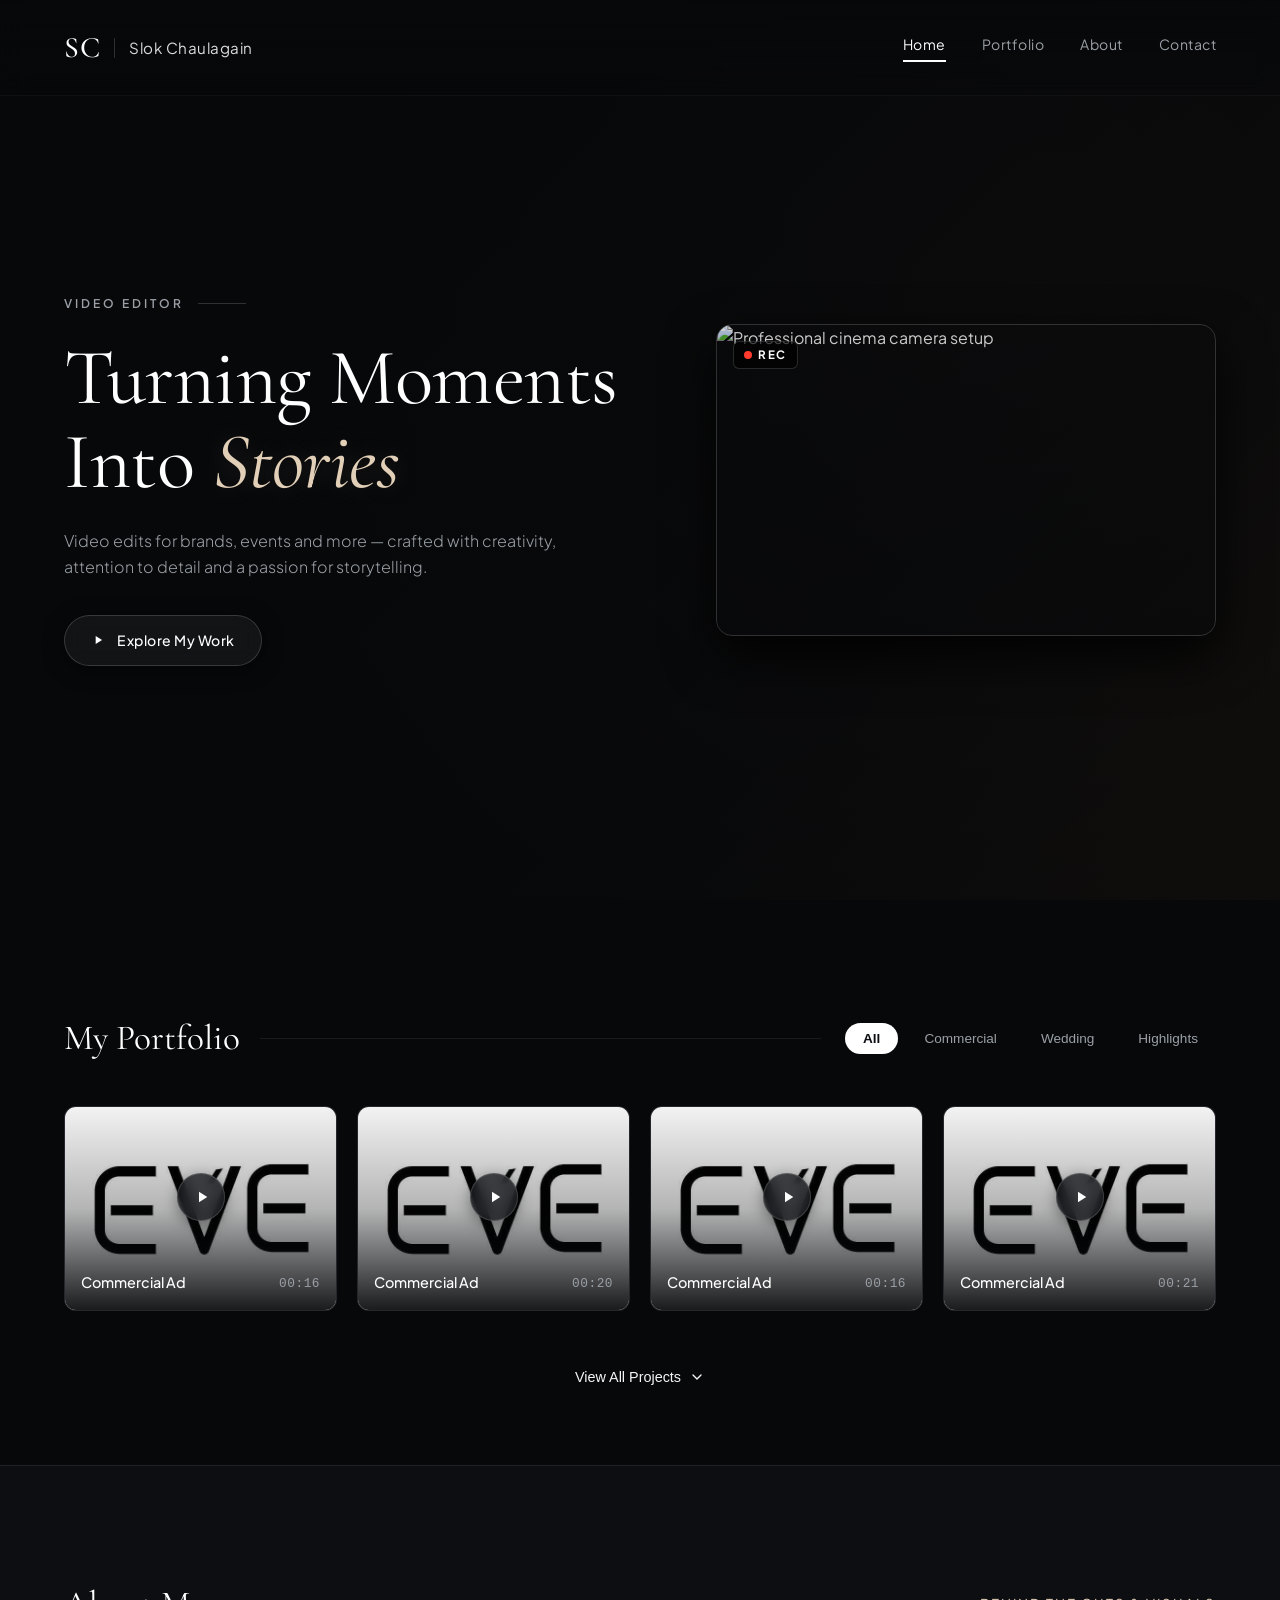
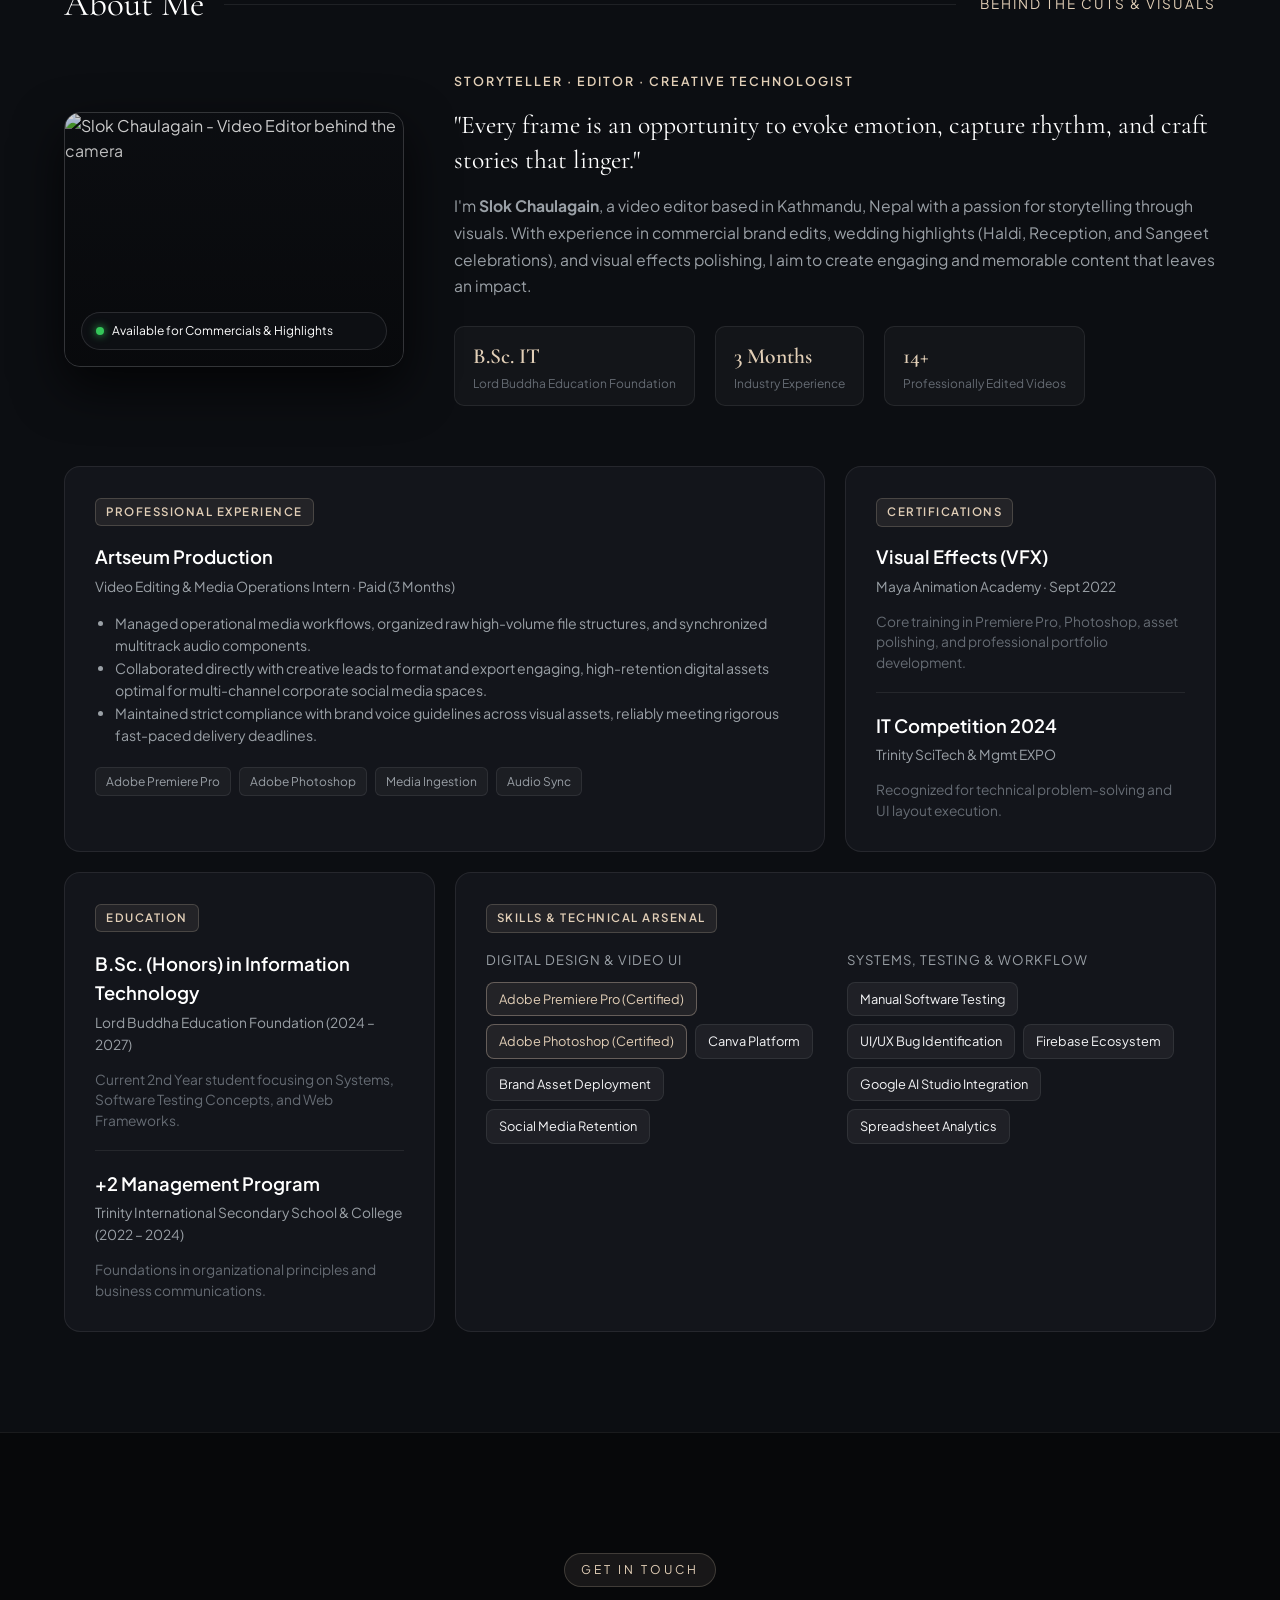
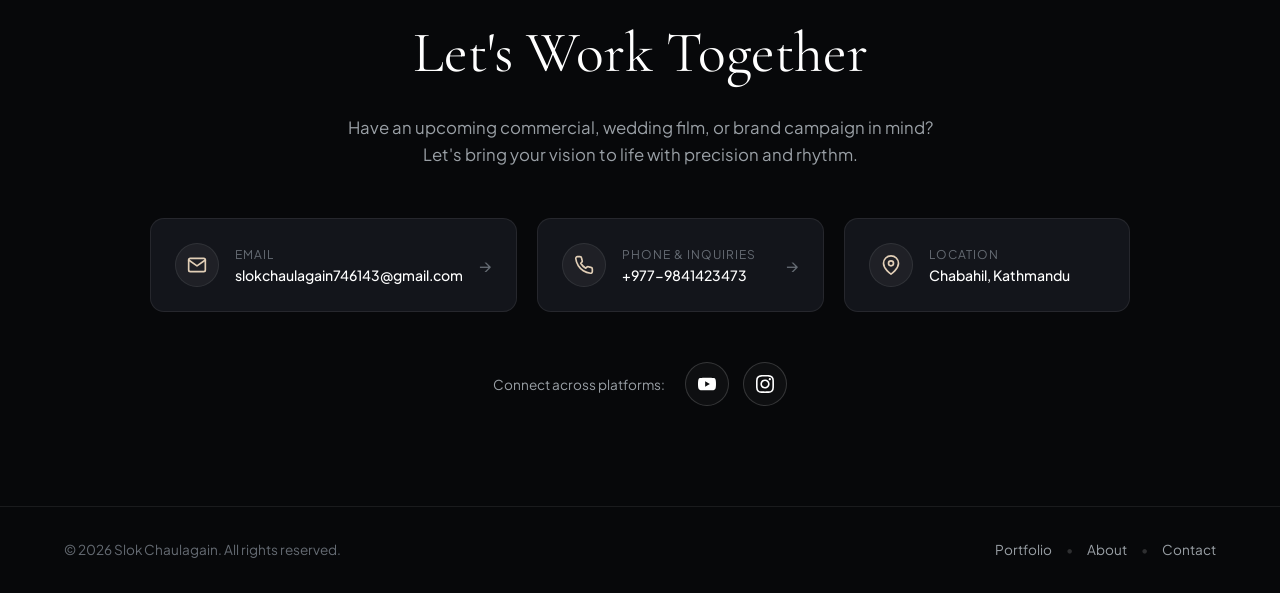
==== commit 35565042: "Update index.html" ====
--- a/index.html
+++ b/index.html
@@ -162,16 +162,16 @@
             </p>
             <div class="about-quick-stats">
               <div class="stat-box">
-                <span class="stat-number">VFX</span>
-                <span class="stat-label">Certified Specialist</span>
+                <span class="stat-number">B.Sc. IT</span>
+                <span class="stat-label">Lord Buddha Education Foundation</span>
               </div>
               <div class="stat-box">
-                <span class="stat-number">B.Sc. IT</span>
-                <span class="stat-label">Lord Buddha Edu. (Hons)</span>
+                <span class="stat-number">3 Months</span>
+                <span class="stat-label">Industry Experience</span>
               </div>
               <div class="stat-box">
-                <span class="stat-number">Premiere</span>
-                <span class="stat-label">High-Retention Pacing</span>
+                <span class="stat-number">14+</span>
+                <span class="stat-label">Professionally Edited Videos</span>
               </div>
             </div>
           </div>
@@ -345,7 +345,7 @@
                 </svg>
               </a>
 
-              <a href="https://mail.google.com/mail/?view=cm&fs=1&to=slokchaulagain746143@gmail.com" 
+              <!-- <a href="https://mail.google.com/mail/?view=cm&fs=1&to=slokchaulagain746143@gmail.com" 
                  target="_blank" 
                  rel="noopener noreferrer" 
                  class="social-circle-btn" 
@@ -354,7 +354,7 @@
                   <path d="M4 4h16c1.1 0 2 .9 2 2v12c0 1.1-.9 2-2 2H4c-1.1 0-2-.9-2-2V6c0-1.1.9-2 2-2z"></path>
                   <polyline points="22,6 12,13 2,6"></polyline>
                 </svg>
-              </a>
+              </a> -->
             </div>
           </div>
         </div>
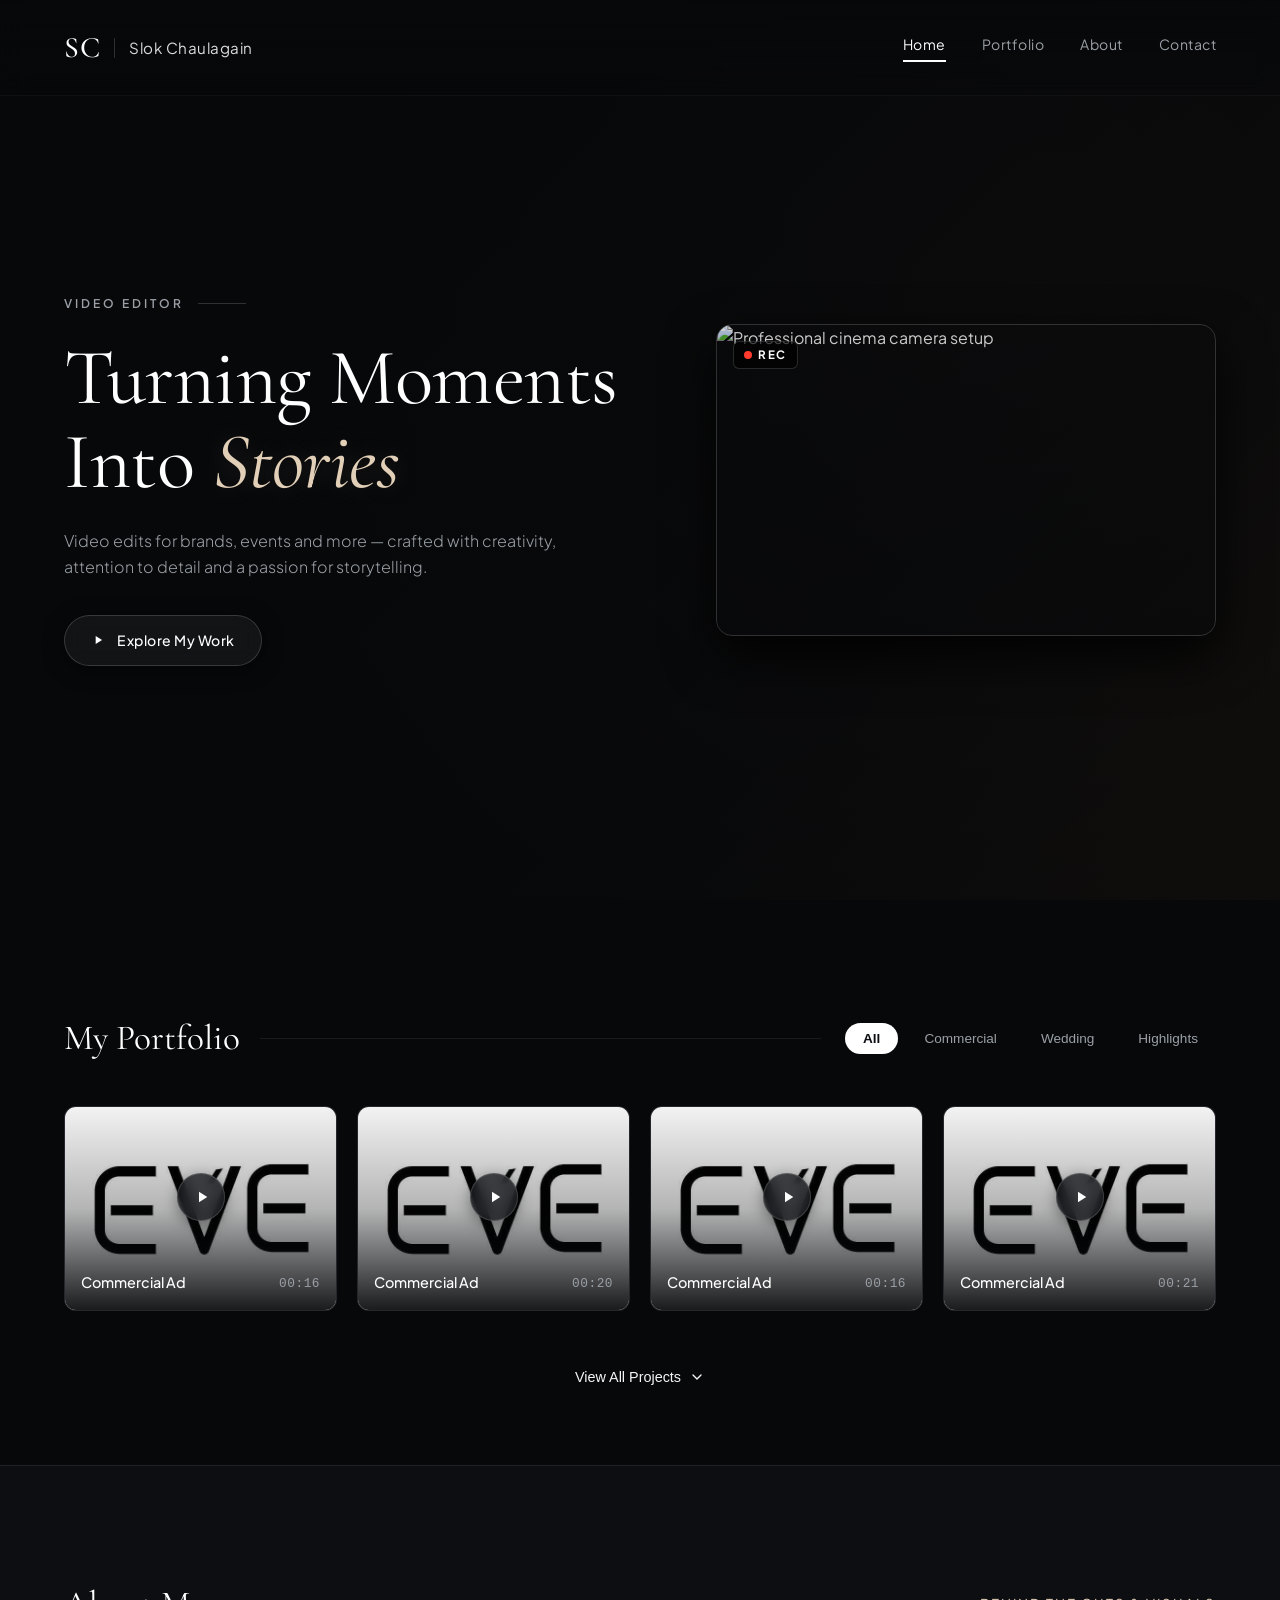
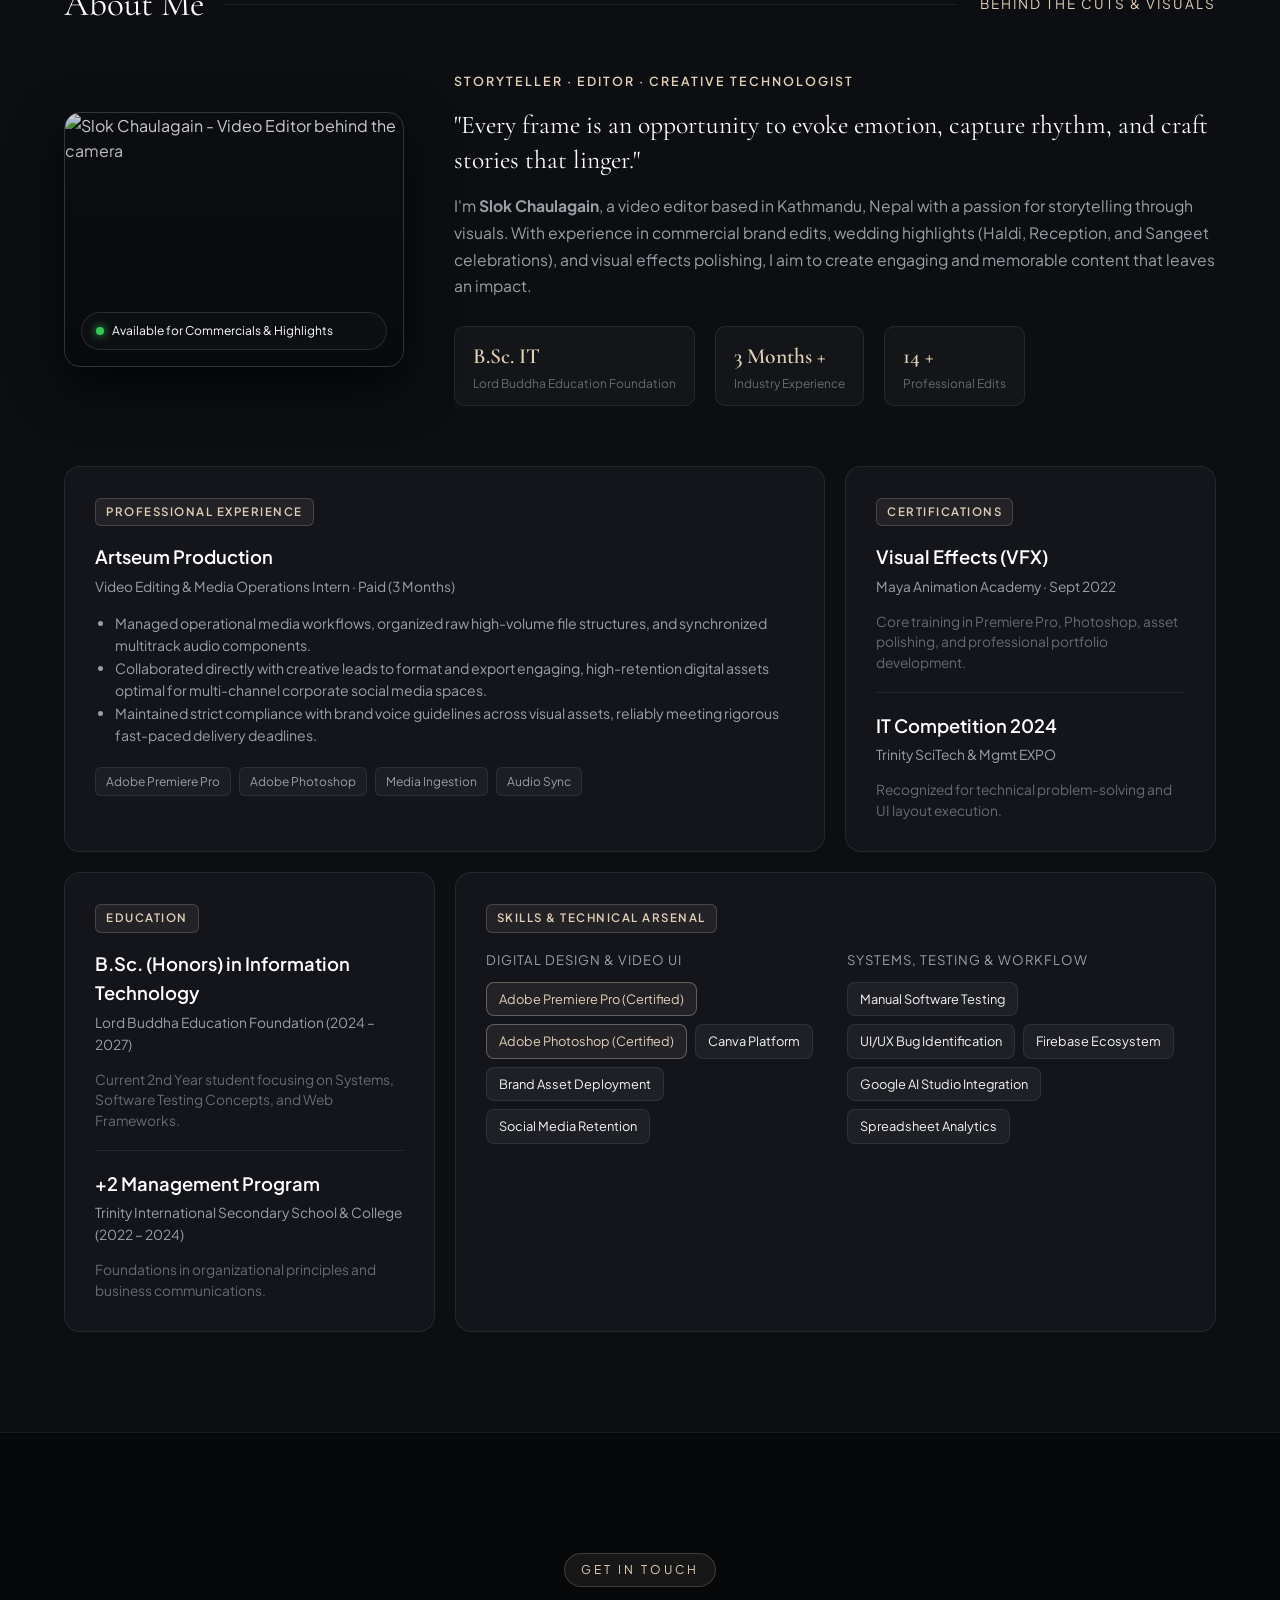
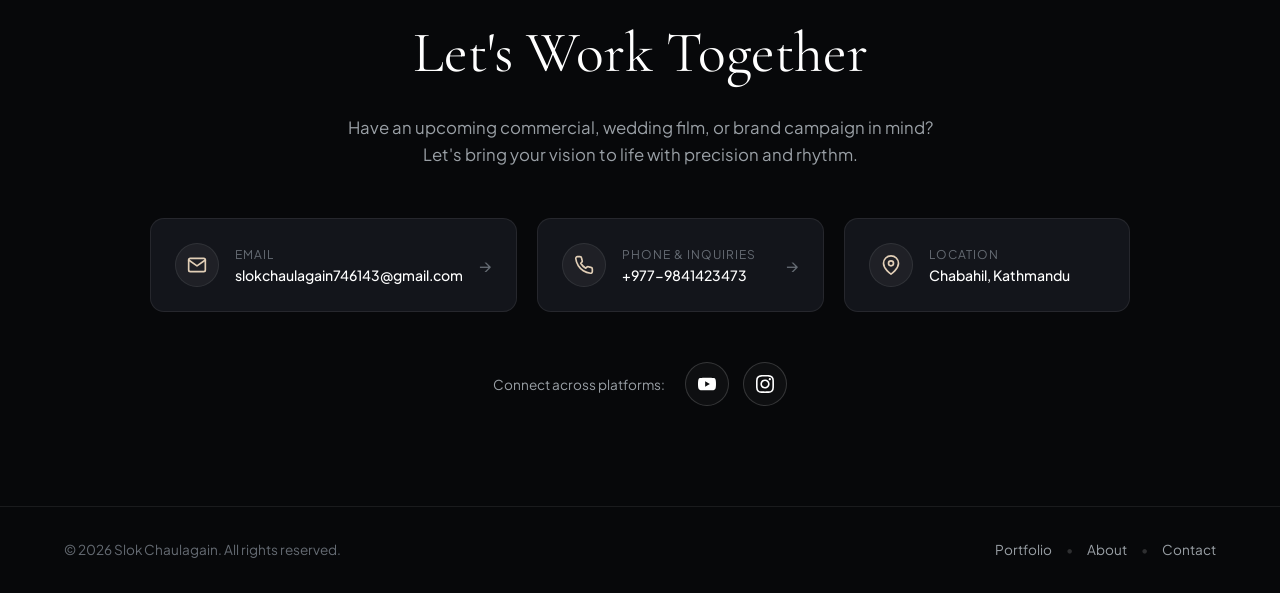
==== commit 07aeaf4a: "Update index.html" ====
--- a/index.html
+++ b/index.html
@@ -166,12 +166,12 @@
                 <span class="stat-label">Lord Buddha Education Foundation</span>
               </div>
               <div class="stat-box">
-                <span class="stat-number">3 Months</span>
+                <span class="stat-number">3 Months +</span>
                 <span class="stat-label">Industry Experience</span>
               </div>
               <div class="stat-box">
-                <span class="stat-number">14+</span>
-                <span class="stat-label">Professionally Edited Videos</span>
+                <span class="stat-number">14 +</span>
+                <span class="stat-label">Professional Edits</span>
               </div>
             </div>
           </div>
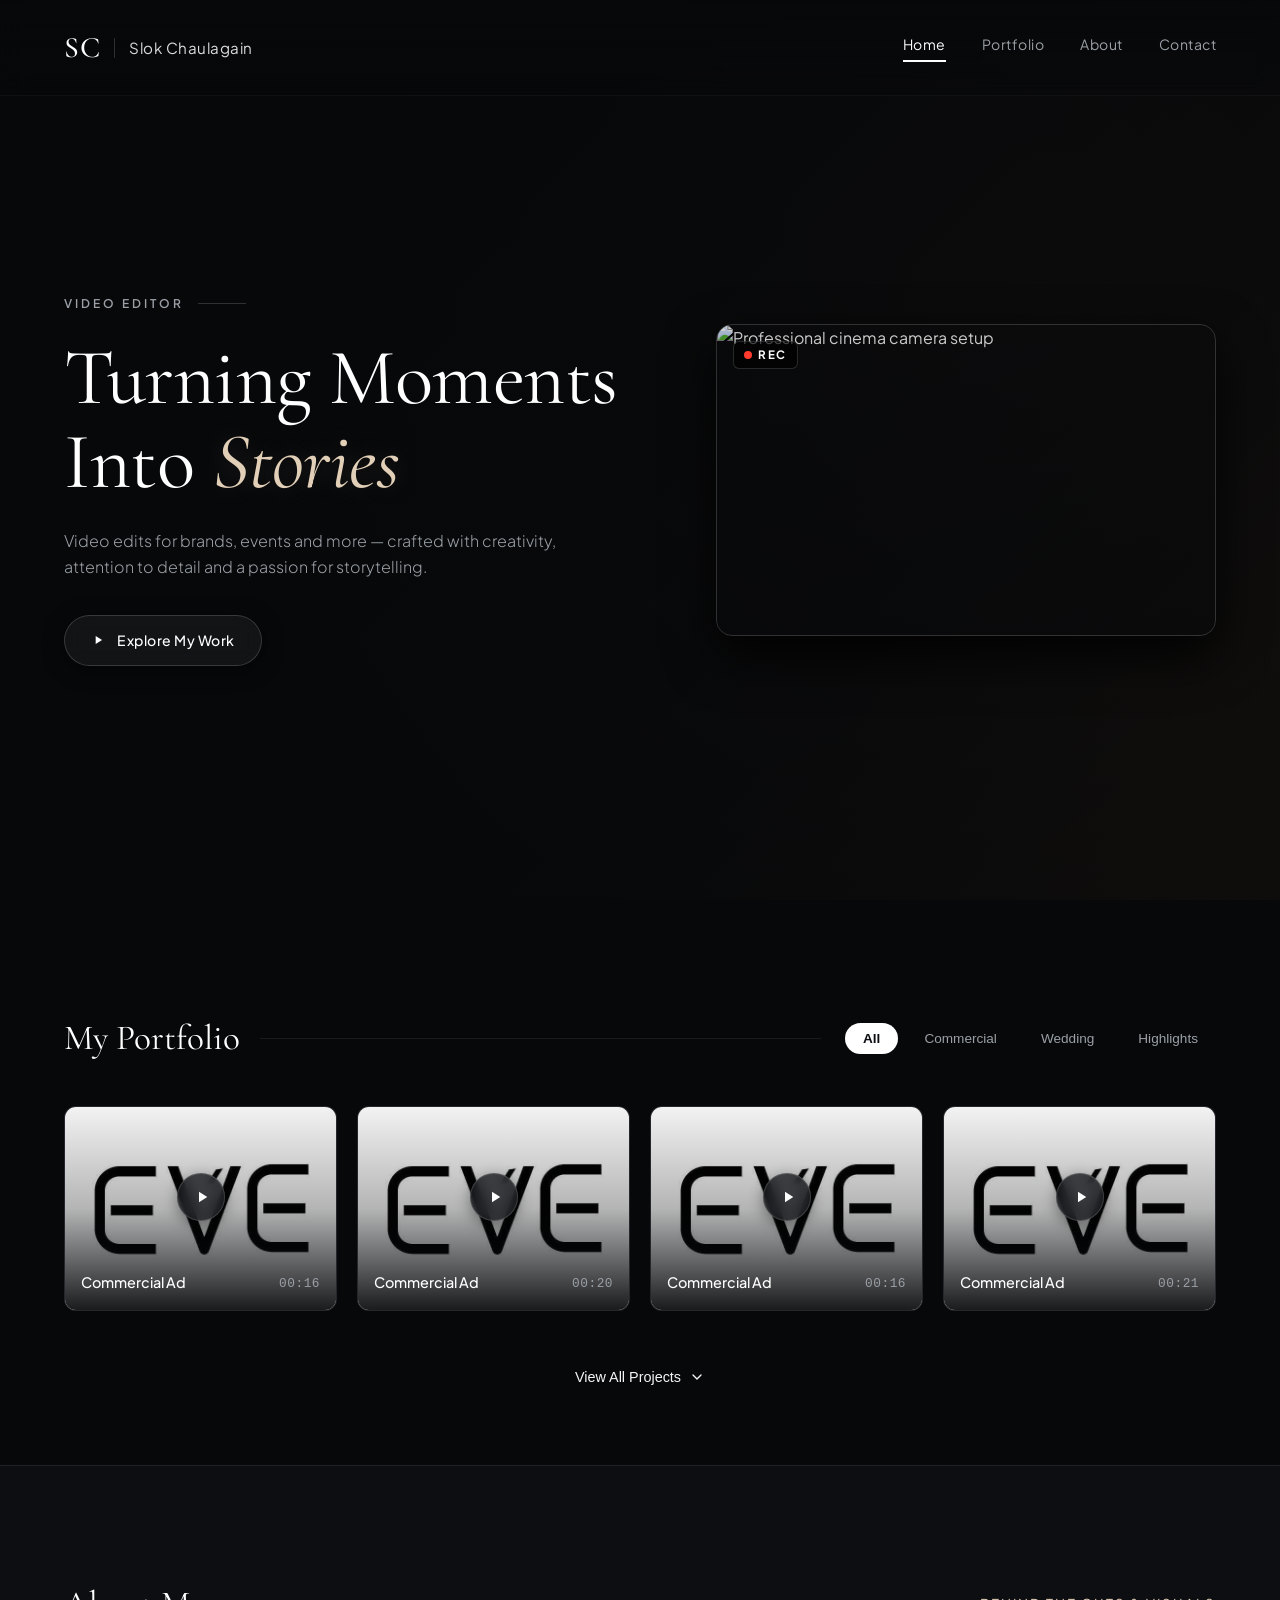
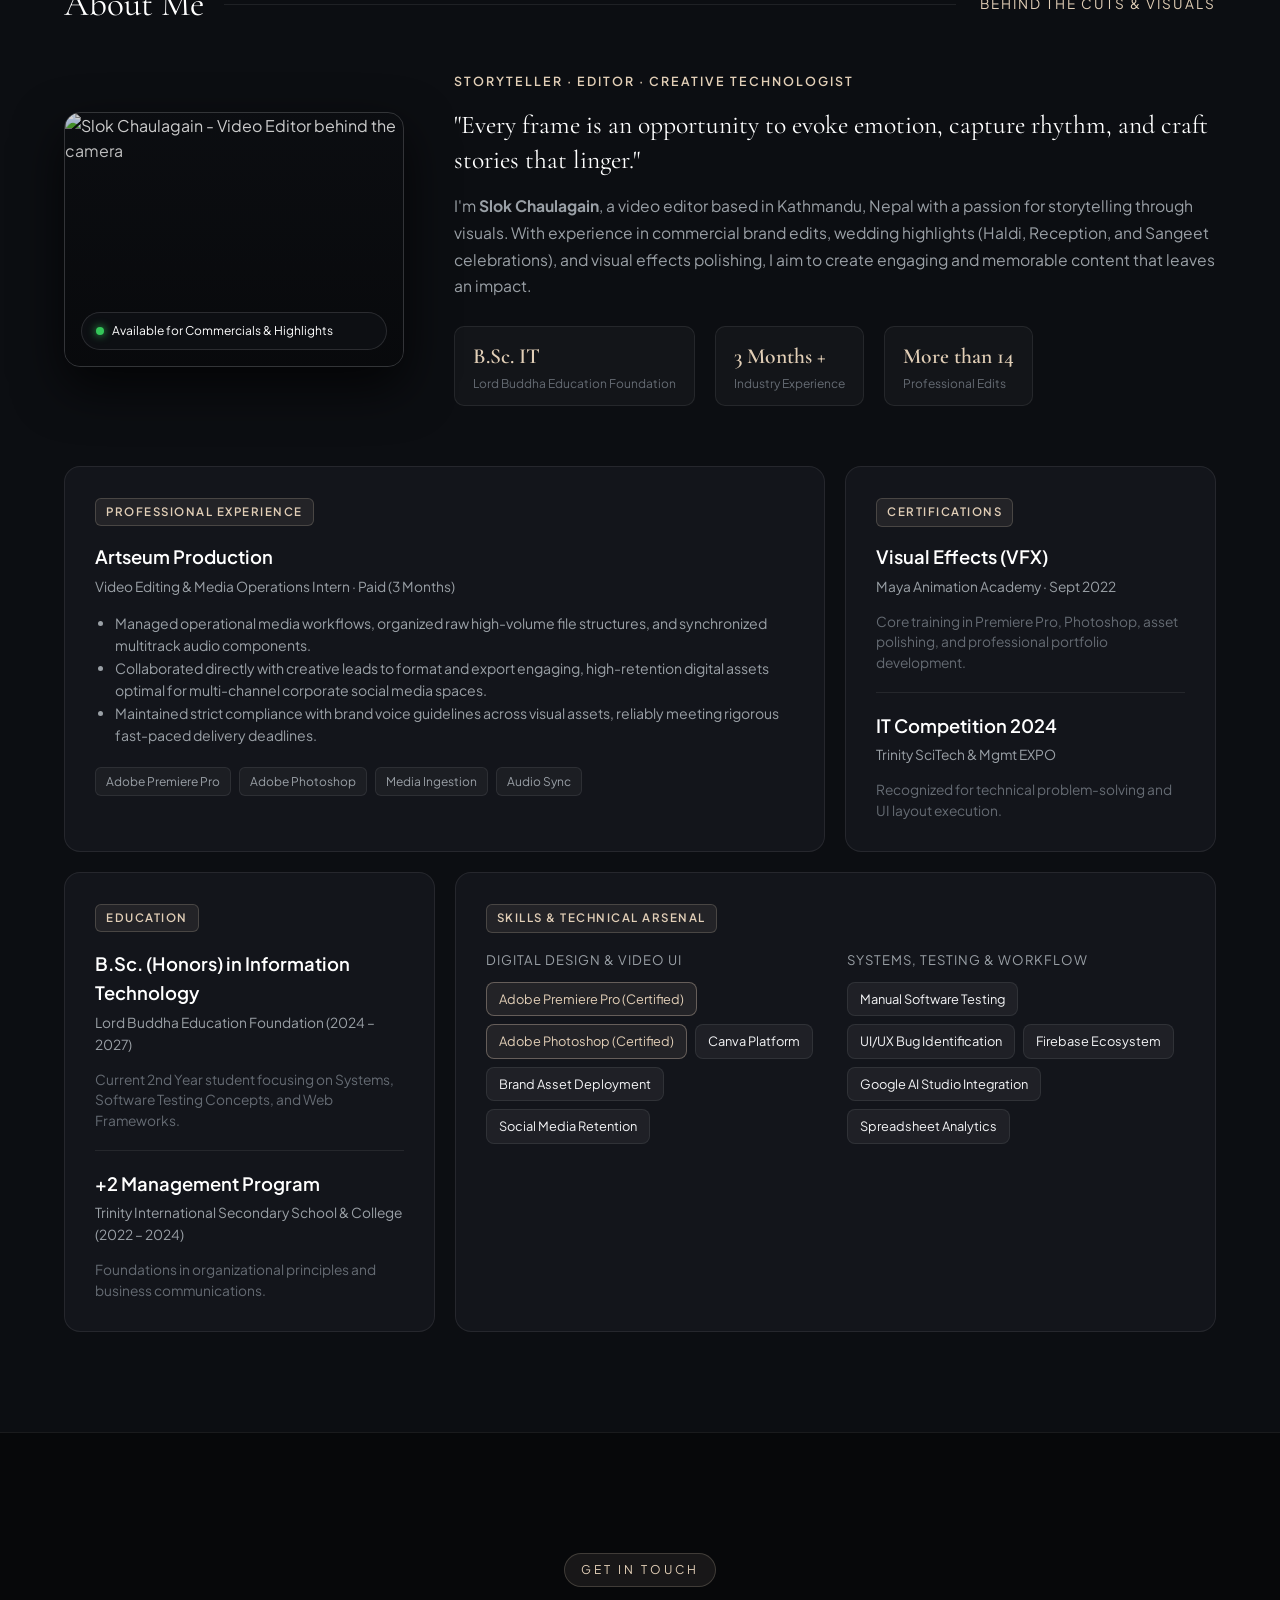
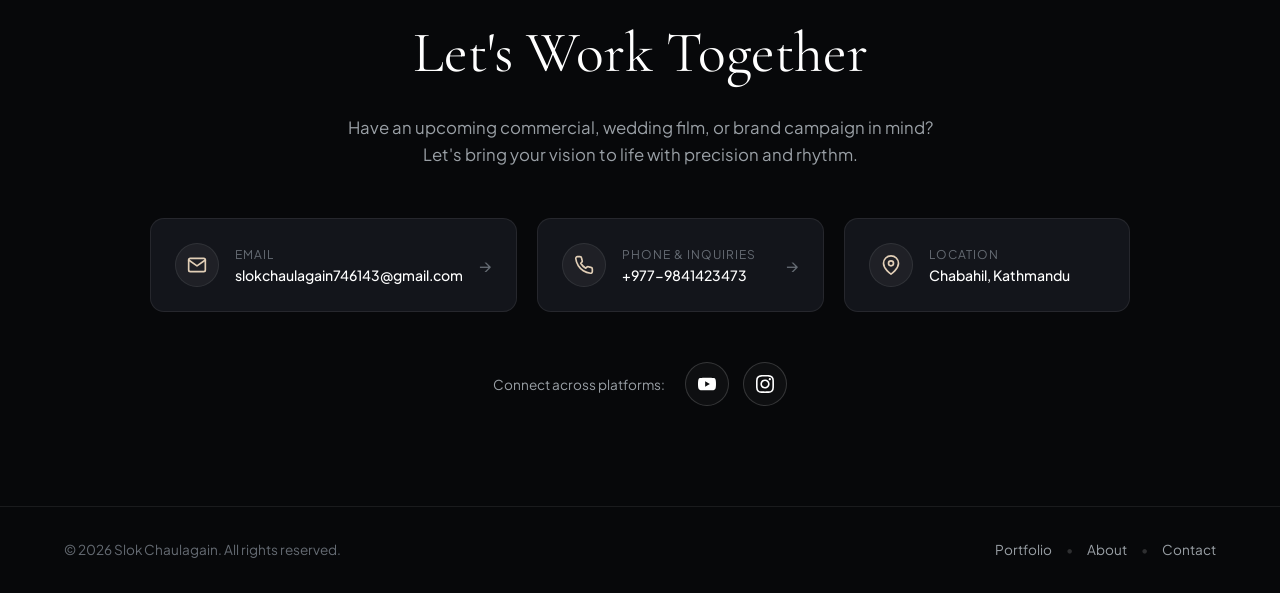
==== commit 0b0a6174: "Update index.html" ====
--- a/index.html
+++ b/index.html
@@ -170,7 +170,7 @@
                 <span class="stat-label">Industry Experience</span>
               </div>
               <div class="stat-box">
-                <span class="stat-number">14 +</span>
+                <span class="stat-number">More than 14</span>
                 <span class="stat-label">Professional Edits</span>
               </div>
             </div>
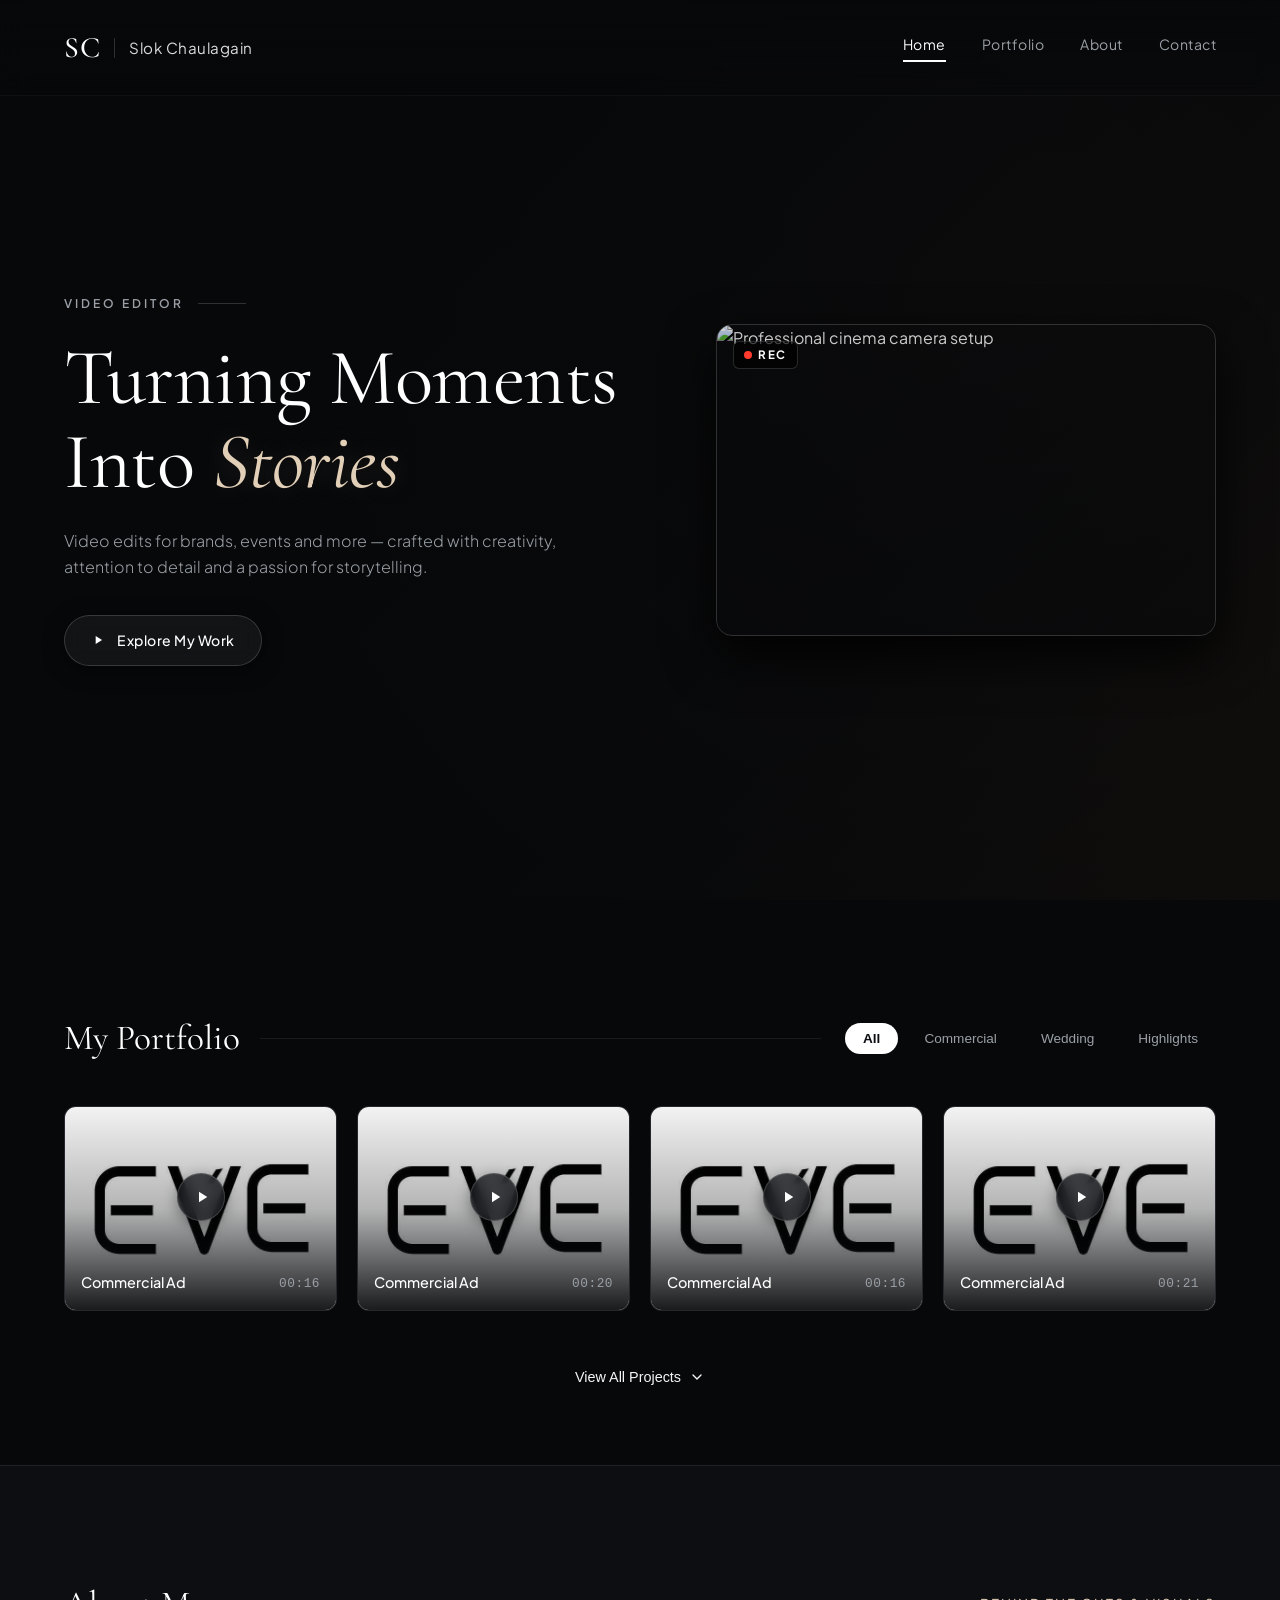
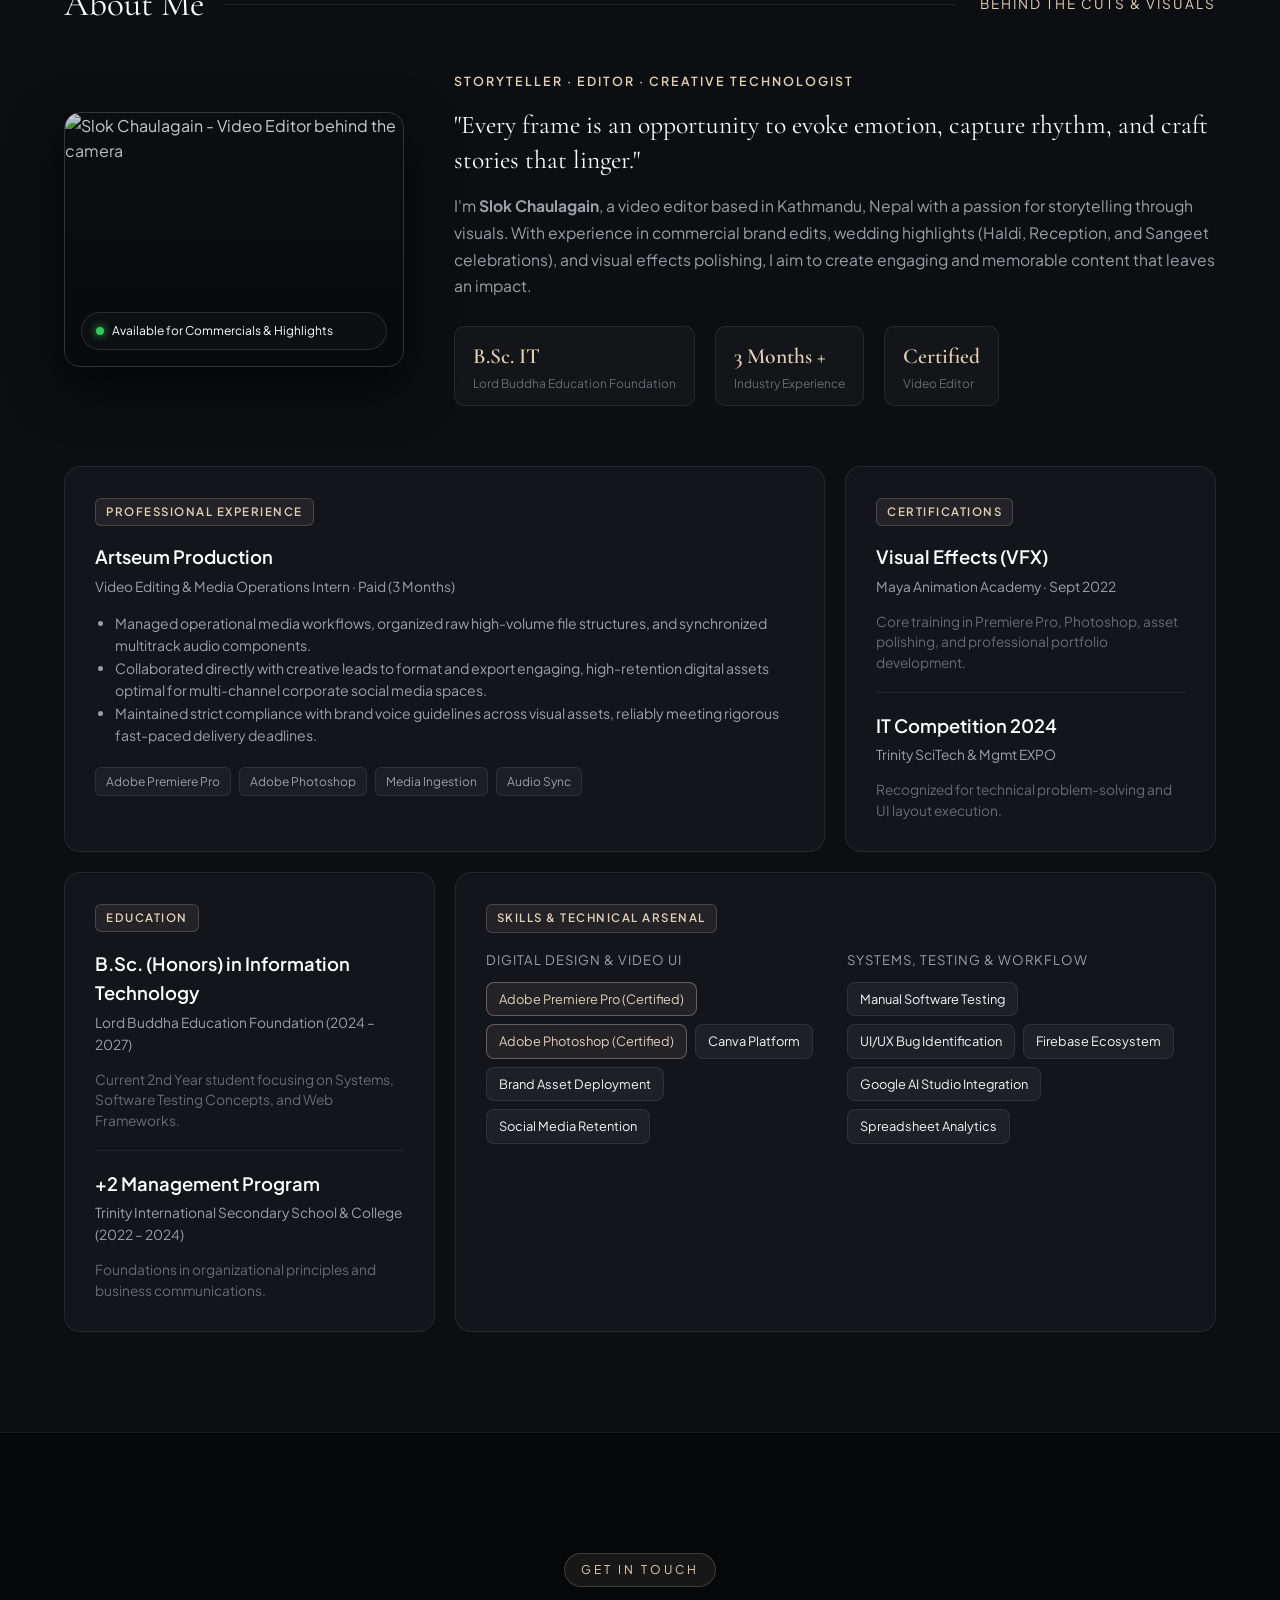
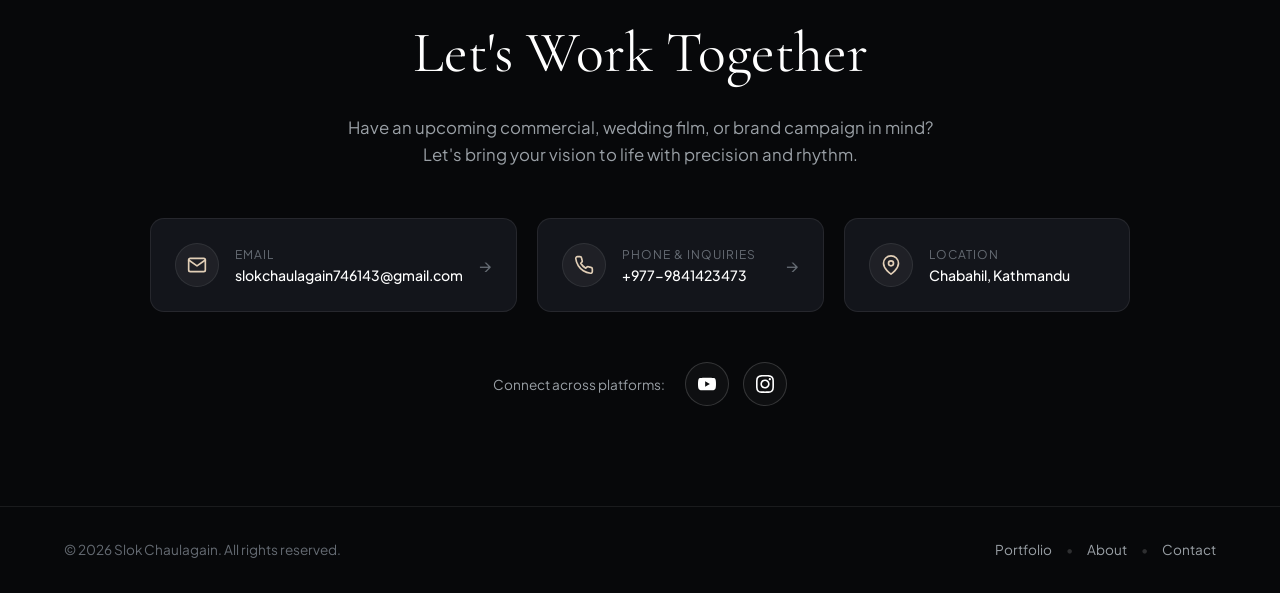
==== commit 93a7606f: "Update index.html" ====
--- a/index.html
+++ b/index.html
@@ -170,8 +170,8 @@
                 <span class="stat-label">Industry Experience</span>
               </div>
               <div class="stat-box">
-                <span class="stat-number">More than 14</span>
-                <span class="stat-label">Professional Edits</span>
+                <span class="stat-number">Certified</span>
+                <span class="stat-label">Video Editor</span>
               </div>
             </div>
           </div>
